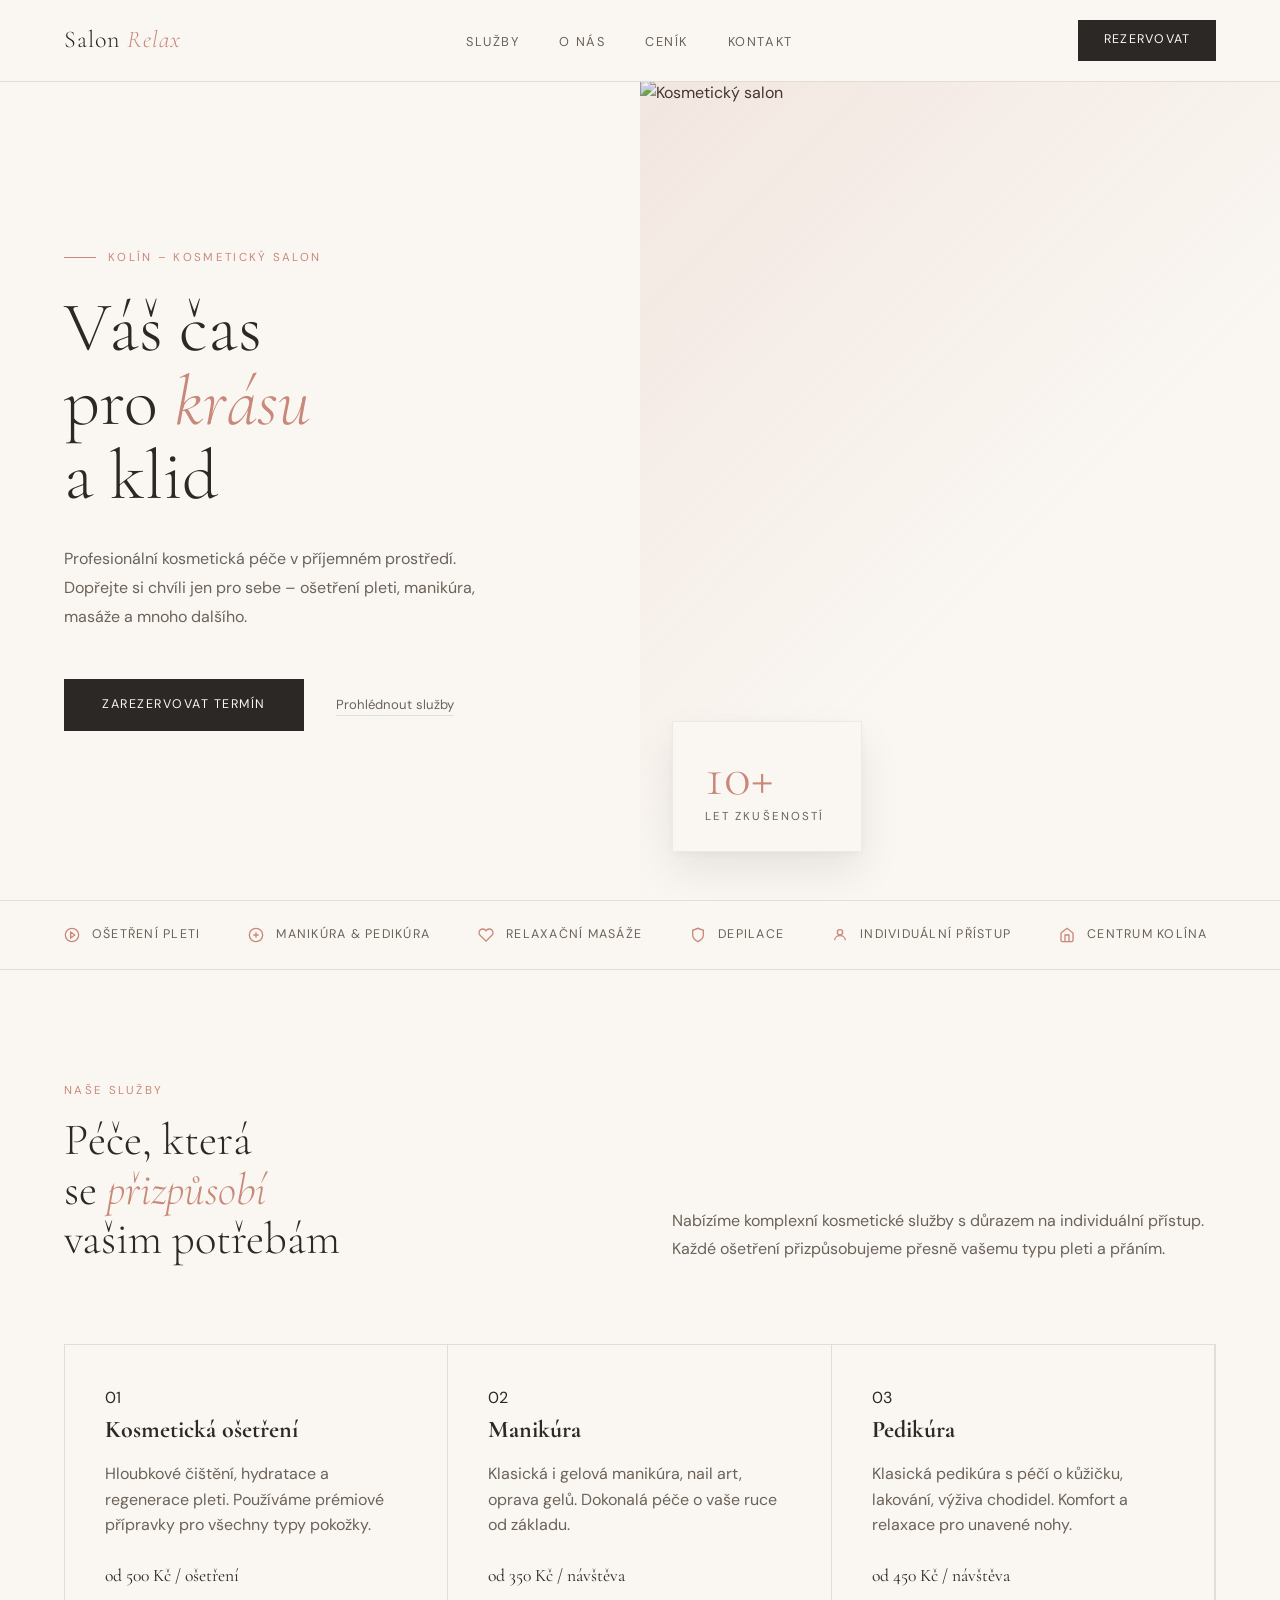
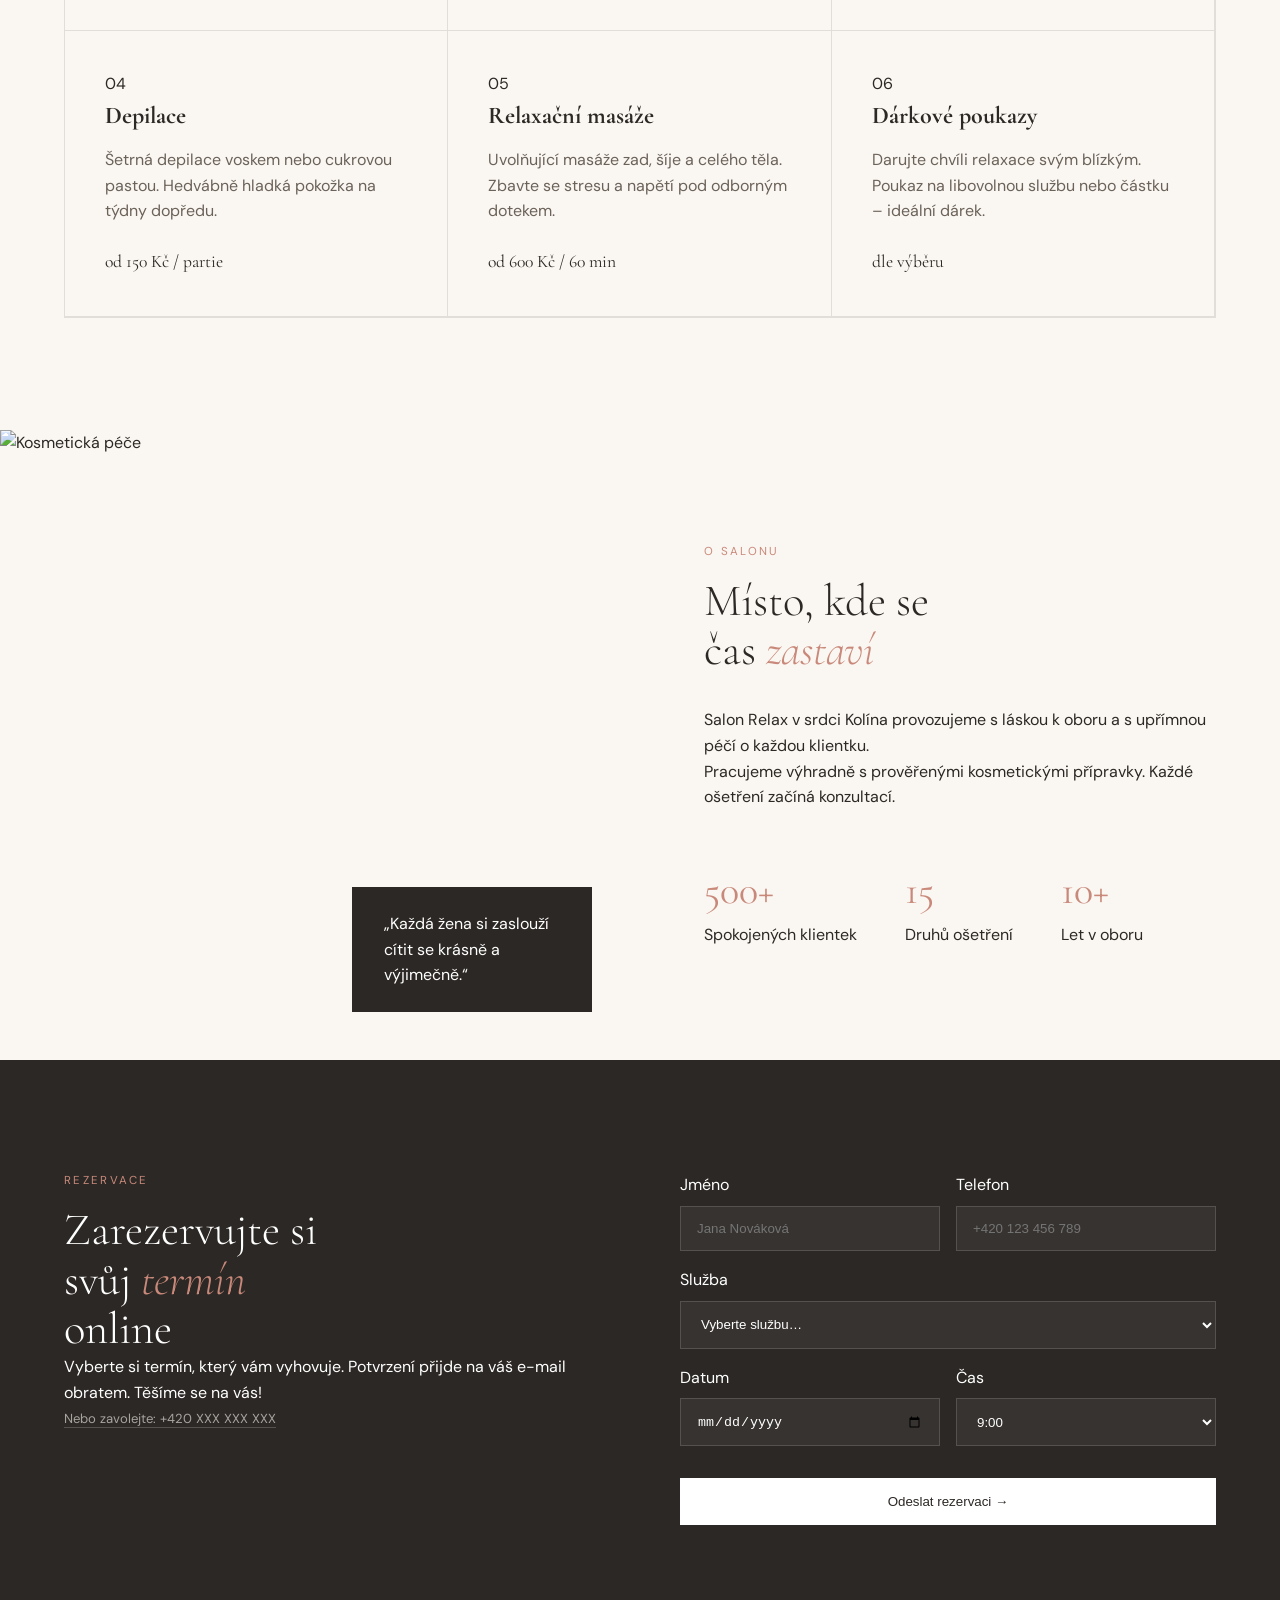
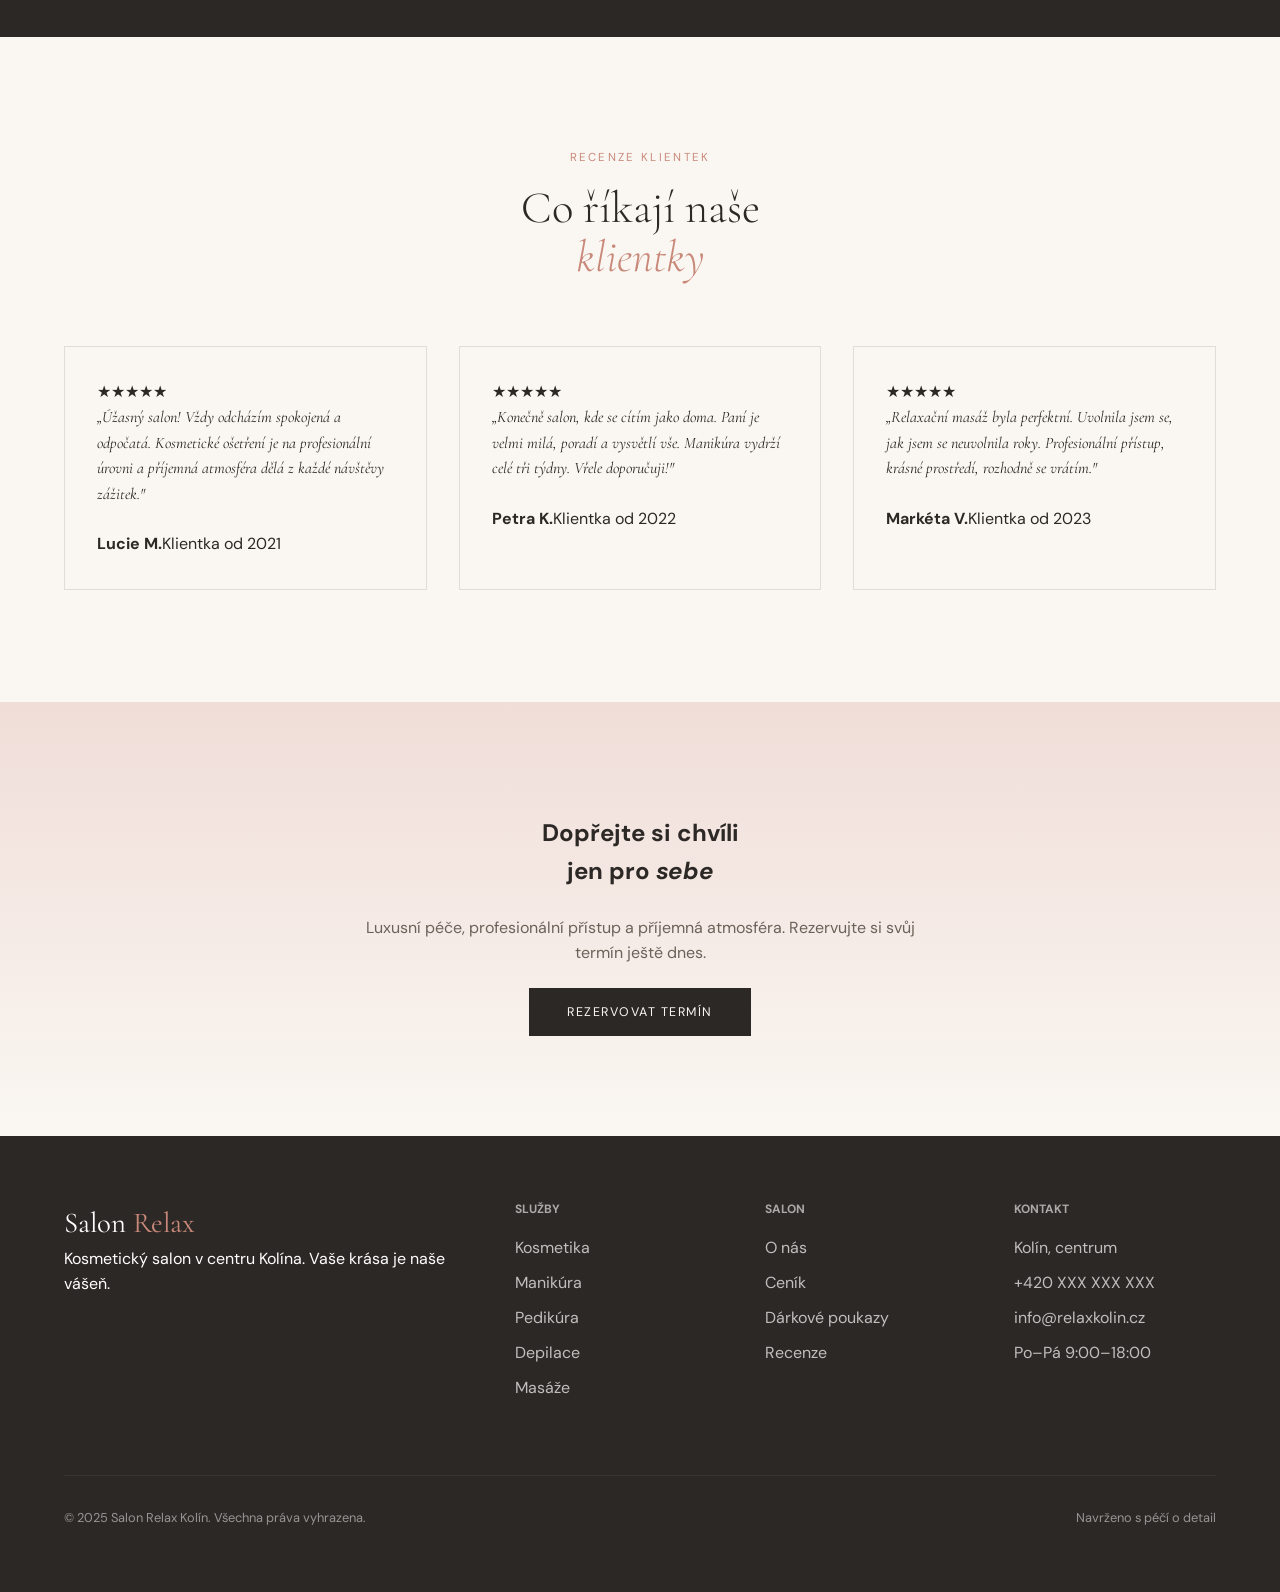
==== index.html @ a2f4a040 "prepis na index.html" ====
<!DOCTYPE html>
<html lang="cs">
<head>
  <meta charset="UTF-8">
  <meta name="viewport" content="width=device-width, initial-scale=1.0">
  <title>Salon Relax Kolín – Kosmetické služby</title>
  <link href="https://fonts.googleapis.com/css2?family=Cormorant+Garamond:ital,wght@0,300;0,400;0,600;1,300;1,400&family=DM+Sans:wght@300;400;500&display=swap" rel="stylesheet">
<style>*, *::before, *::after {
  box-sizing: border-box;
  margin: 0;
  padding: 0;
}

:root {
  --cream: #FAF7F2;
  --rose: #C9897A;
  --rose-light: #F0DDD8;
  --rose-dark: #8B5549;
  --sage: #8A9E8C;
  --sage-light: #D8E5D9;
  --charcoal: #2C2825;
  --warm-gray: #6B6259;
  --border: rgba(44,40,37,0.12);

  --serif: 'Cormorant Garamond', Georgia, serif;
  --sans: 'DM Sans', sans-serif;
}

html {
  scroll-behavior: smooth;
}

body {
  background: var(--cream);
  color: var(--charcoal);
  font-family: var(--sans);
  font-size: 16px;
  line-height: 1.6;
  overflow-x: hidden;
}

/* NAV */

nav {
  position: fixed;
  top: 0;
  left: 0;
  right: 0;

  z-index: 100;

  display: flex;
  align-items: center;
  justify-content: space-between;

  padding: 1.25rem 4rem;

  background: rgba(250,247,242,0.92);
  backdrop-filter: blur(12px);

  border-bottom: 0.5px solid var(--border);

  transition: 0.3s;
}

.nav-logo {
  font-family: var(--serif);
  font-size: 1.5rem;
  font-weight: 300;
  letter-spacing: 0.04em;

  color: var(--charcoal);
  text-decoration: none;
}

.nav-logo span {
  color: var(--rose);
  font-style: italic;
}

.nav-links {
  display: flex;
  gap: 2.5rem;

  list-style: none;
}

.nav-links a {
  font-size: 0.8rem;
  letter-spacing: 0.12em;
  text-transform: uppercase;

  color: var(--warm-gray);
  text-decoration: none;

  transition: color 0.2s;
}

.nav-links a:hover {
  color: var(--rose);
}

.nav-cta {
  font-size: 0.78rem;
  letter-spacing: 0.1em;
  text-transform: uppercase;

  color: var(--cream);
  background: var(--charcoal);

  border: none;

  padding: 0.65rem 1.6rem;

  text-decoration: none;

  transition: 0.25s;
}

.nav-cta:hover {
  background: var(--rose-dark);
}

/* HERO */

.hero {
  min-height: 100vh;

  display: grid;
  grid-template-columns: 1fr 1fr;

  padding-top: 5rem;

  overflow: hidden;
}

.hero-left {
  display: flex;
  flex-direction: column;
  justify-content: center;

  padding: 6rem 4rem;
}

.hero-tag {
  font-size: 0.72rem;
  letter-spacing: 0.2em;
  text-transform: uppercase;

  color: var(--rose);

  margin-bottom: 1.5rem;

  display: flex;
  align-items: center;
  gap: 0.75rem;
}

.hero-tag::before {
  content: '';

  width: 2rem;
  height: 1px;

  background: var(--rose);
}

.hero h1 {
  font-family: var(--serif);
  font-size: clamp(3.5rem, 5.5vw, 5.5rem);
  font-weight: 300;
  line-height: 1.05;

  color: var(--charcoal);

  margin-bottom: 2rem;
}

.hero h1 em {
  color: var(--rose);
  font-style: italic;
}

.hero-sub {
  max-width: 420px;

  color: var(--warm-gray);

  line-height: 1.8;

  margin-bottom: 3rem;
}

.hero-actions {
  display: flex;
  align-items: center;
  gap: 2rem;
}

.btn-primary {
  font-size: 0.78rem;
  letter-spacing: 0.12em;
  text-transform: uppercase;

  color: var(--cream);
  background: var(--charcoal);

  padding: 1rem 2.4rem;

  text-decoration: none;

  transition: 0.25s;
}

.btn-primary:hover {
  background: var(--rose-dark);
  transform: translateY(-2px);
}

.btn-text {
  font-size: 0.82rem;

  color: var(--warm-gray);

  text-decoration: none;

  border-bottom: 1px solid var(--border);

  transition: 0.25s;
}

.btn-text:hover {
  color: var(--rose);
  border-color: var(--rose);
}

.hero-right {
  position: relative;
  overflow: hidden;
}

.hero-right::after {
  content: '';

  position: absolute;
  inset: 0;

  background:
    linear-gradient(
      135deg,
      rgba(201,137,122,0.15) 0%,
      transparent 60%
    );
}

.hero-bg {
  width: 100%;
  height: 100%;

  object-fit: cover;
  display: block;
}

/* HERO BADGE */

.hero-badge {
  position: absolute;

  bottom: 3rem;
  left: 2rem;

  background: rgba(250,247,242,0.96);
  backdrop-filter: blur(10px);

  padding: 1.6rem 2rem;

  border: 1px solid rgba(0,0,0,0.05);

  box-shadow:
    0 20px 40px rgba(0,0,0,0.08),
    0 2px 10px rgba(0,0,0,0.04);

  z-index: 5;

  display: flex;
  flex-direction: column;
  align-items: flex-start;

  min-width: 190px;
}

.hero-badge-num {
  font-family: var(--serif);
  font-size: 3.5rem;
  font-weight: 300;
  line-height: 1;

  color: var(--rose);

  margin-bottom: 0.35rem;
}

.hero-badge-label {
  font-size: 0.72rem;
  letter-spacing: 0.18em;
  text-transform: uppercase;

  color: var(--warm-gray);

  line-height: 1.4;
}

/* MOBILE */

.menu-toggle {
  display: none;

  background: none;
  border: none;
}

.menu-toggle svg {
  width: 28px;
  height: 28px;
}

@media (max-width: 980px) {

  nav {
    padding: 1rem 1.5rem;
  }

  .menu-toggle {
    display: block;
  }

  .nav-links {
    position: fixed;

    top: 72px;
    left: 0;
    right: 0;

    flex-direction: column;

    background: rgba(250,247,242,0.98);
    backdrop-filter: blur(14px);

    padding: 2rem;

    transform: translateY(-120%);
    transition: 0.3s;
  }

  .nav-links.active {
    transform: translateY(0);
  }

  .nav-cta {
    display: none;
  }

  .hero {
    grid-template-columns: 1fr;
    min-height: auto;
  }

  .hero-left {
    padding: 5rem 1.5rem 3rem;
  }

  .hero-right {
    min-height: 420px;
  }

  .hero-badge {
    left: 1.5rem;
    bottom: 1.5rem;

    padding: 1.2rem 1.4rem;

    min-width: 150px;
  }

  .hero-badge-num {
    font-size: 2.6rem;
  }

  .hero-badge-label {
    font-size: 0.62rem;
    letter-spacing: 0.12em;
  }

  .hero-actions {
    flex-direction: column;
    align-items: flex-start;
  }
}

/* ANIMATIONS */

@keyframes fadeUp {
  from {
    opacity: 0;
    transform: translateY(28px);
  }

  to {
    opacity: 1;
    transform: translateY(0);
  }
}

.hero-tag {
  animation: fadeUp 0.7s ease 0.1s both;
}

.hero h1 {
  animation: fadeUp 0.7s ease 0.2s both;
}

.hero-sub {
  animation: fadeUp 0.7s ease 0.35s both;
}

.hero-actions {
  animation: fadeUp 0.7s ease 0.5s both;
}

.hero-right {
  animation: fadeUp 0.9s ease 0.15s both;
}
  /* STRIP */

.strip {
  border-top: 0.5px solid var(--border);
  border-bottom: 0.5px solid var(--border);

  padding: 1.5rem 4rem;

  display: flex;
  gap: 3rem;
  align-items: center;

  overflow-x: auto;
}

.strip-item {
  display: flex;
  align-items: center;
  gap: 0.75rem;

  white-space: nowrap;

  font-size: 0.78rem;
  letter-spacing: 0.1em;
  text-transform: uppercase;

  color: var(--warm-gray);
}

.strip-item svg {
  color: var(--rose);
  flex-shrink: 0;
}

/* SECTIONS */

.services,
.testimonials,
.booking,
.cta-section {
  padding: 7rem 4rem;
}

.section-header {
  display: grid;
  grid-template-columns: 1fr 1fr;

  gap: 4rem;

  margin-bottom: 5rem;

  align-items: end;
}

.section-tag {
  font-size: 0.72rem;
  letter-spacing: 0.2em;
  text-transform: uppercase;

  color: var(--rose);

  margin-bottom: 1rem;
}

.section-title {
  font-family: var(--serif);
  font-size: clamp(2.2rem, 3.5vw, 3.2rem);
  font-weight: 300;
  line-height: 1.1;
}

.section-title em {
  color: var(--rose);
  font-style: italic;
}

.section-desc {
  color: var(--warm-gray);
  line-height: 1.8;
}

/* SERVICES */

.services-grid {
  display: grid;
  grid-template-columns: repeat(3, 1fr);

  border: 1px solid var(--border);
}

.service-card {
  padding: 2.5rem;

  border-right: 1px solid var(--border);
  border-bottom: 1px solid var(--border);

  transition: 0.25s;
}

.service-card:hover {
  background: var(--rose-light);

  transform: translateY(-6px);
}

.service-name {
  font-family: var(--serif);
  font-size: 1.5rem;

  margin-bottom: 0.75rem;
}

.service-text {
  color: var(--warm-gray);

  margin-bottom: 1.5rem;
}

.service-price {
  font-family: var(--serif);
  font-size: 1.1rem;
}

/* ABOUT */

.about {
  display: grid;
  grid-template-columns: 1fr 1fr;

  min-height: 70vh;
}

.about-img {
  position: relative;
}

.about-right {
  padding: 6rem 4rem;

  display: flex;
  flex-direction: column;
  justify-content: center;
}

.about-quote {
  position: absolute;

  bottom: 3rem;
  right: 3rem;

  background: var(--charcoal);
  color: white;

  padding: 1.5rem 2rem;

  max-width: 240px;
}

.about-stats {
  display: flex;
  gap: 3rem;

  margin-top: 3rem;
}

.about-stat-num {
  font-family: var(--serif);
  font-size: 2.5rem;

  color: var(--rose);
}

/* BOOKING */

.booking {
  background: var(--charcoal);
  color: white;

  display: grid;
  grid-template-columns: 1fr 1fr;

  gap: 5rem;
}

.booking-form {
  display: flex;
  flex-direction: column;
  gap: 1rem;
}

.form-row {
  display: grid;
  grid-template-columns: 1fr 1fr;

  gap: 1rem;
}

.form-group {
  display: flex;
  flex-direction: column;
  gap: 0.5rem;
}

.form-group input,
.form-group select {
  background: rgba(255,255,255,0.05);

  border: 1px solid rgba(255,255,255,0.15);

  padding: 0.9rem 1rem;

  color: white;
}

.btn-submit {
  background: white;
  color: var(--charcoal);

  padding: 1rem 2rem;

  border: none;

  margin-top: 1rem;
}

/* TESTIMONIALS */

.testimonials-grid {
  display: grid;
  grid-template-columns: repeat(3, 1fr);

  gap: 2rem;

  margin-top: 4rem;
}

.testi-card {
  border: 1px solid var(--border);

  padding: 2rem;
}

.testi-text {
  font-family: var(--serif);
  font-style: italic;

  margin-bottom: 1.5rem;
}

/* CTA */

.cta-section {
  text-align: center;

  background:
    linear-gradient(
      180deg,
      var(--rose-light) 0%,
      var(--cream) 100%
    );
}

.cta-section p {
  max-width: 600px;

  margin: 1.5rem auto 2rem;

  color: var(--warm-gray);
}

/* FOOTER */

footer {
  background: var(--charcoal);
  color: white;

  padding: 4rem;
}

.footer-grid {
  display: grid;
  grid-template-columns: 2fr 1fr 1fr 1fr;

  gap: 3rem;

  margin-bottom: 4rem;
}

.footer-logo {
  font-family: var(--serif);
  font-size: 1.8rem;
}

.footer-logo span {
  color: var(--rose);
}

.footer-col h4 {
  margin-bottom: 1rem;

  text-transform: uppercase;

  font-size: 0.75rem;

  opacity: 0.6;
}

.footer-col ul {
  list-style: none;
}

.footer-col li {
  margin-bottom: 0.6rem;
}

.footer-col a {
  color: rgba(255,255,255,0.7);

  text-decoration: none;
}

.footer-bottom {
  border-top: 1px solid rgba(255,255,255,0.1);

  padding-top: 2rem;

  display: flex;
  justify-content: space-between;

  font-size: 0.8rem;

  opacity: 0.5;
}
</style>
</head>
<body>

<!-- NAV -->
<nav>
  <a class="nav-logo" href="#">Salon <span>Relax</span></a>

  <button class="menu-toggle" id="menuToggle">
    <svg viewBox="0 0 24 24" fill="none" stroke="currentColor" stroke-width="2">
      <line x1="3" y1="6" x2="21" y2="6"></line>
      <line x1="3" y1="12" x2="21" y2="12"></line>
      <line x1="3" y1="18" x2="21" y2="18"></line>
    </svg>
  </button>

  <ul class="nav-links" id="navLinks">
    <li><a href="#services">Služby</a></li>
    <li><a href="#about">O nás</a></li>
    <li><a href="#rezervace">Ceník</a></li>
    <li><a href="#kontakt">Kontakt</a></li>
  </ul>

  <a class="nav-cta" href="#rezervace">Rezervovat</a>
</nav>

<!-- HERO -->
<section class="hero">
  <div class="hero-left">
    <div class="hero-tag">Kolín – kosmetický salon</div>
    <h1>Váš čas<br>pro <em>krásu</em><br>a klid</h1>
    <p class="hero-sub">Profesionální kosmetická péče v příjemném prostředí. Dopřejte si chvíli jen pro sebe – ošetření pleti, manikúra, masáže a mnoho dalšího.</p>
    <div class="hero-actions">
      <a href="#rezervace" class="btn-primary">Zarezervovat termín</a>
      <a href="#services" class="btn-text">Prohlédnout služby</a>
    </div>
  </div>
  <div class="hero-right">
    <img
            src="https://images.unsplash.com/photo-1521590832167-7bcbfaa6381f?q=80&w=1600&auto=format&fit=crop"
            class="hero-bg"
            alt="Kosmetický salon">

    <div class="hero-badge">
      <div class="hero-badge-num">10+</div>
      <div class="hero-badge-label">Let zkušeností</div>
    </div>
  </div>
</section>

<!-- STRIP -->
<div class="strip">
  <div class="strip-item">
    <svg width="16" height="16" viewBox="0 0 24 24" fill="none" stroke="currentColor" stroke-width="2"><path d="M12 2C6.48 2 2 6.48 2 12s4.48 10 10 10 10-4.48 10-10S17.52 2 12 2zm-2 14.5v-9l6 4.5-6 4.5z"/></svg>
    Ošetření pleti
  </div>
  <div class="strip-item">
    <svg width="16" height="16" viewBox="0 0 24 24" fill="none" stroke="currentColor" stroke-width="2"><circle cx="12" cy="12" r="10"/><path d="M8 12h8M12 8v8"/></svg>
    Manikúra & pedikúra
  </div>
  <div class="strip-item">
    <svg width="16" height="16" viewBox="0 0 24 24" fill="none" stroke="currentColor" stroke-width="2"><path d="M20.84 4.61a5.5 5.5 0 0 0-7.78 0L12 5.67l-1.06-1.06a5.5 5.5 0 0 0-7.78 7.78l1.06 1.06L12 21.23l7.78-7.78 1.06-1.06a5.5 5.5 0 0 0 0-7.78z"/></svg>
    Relaxační masáže
  </div>
  <div class="strip-item">
    <svg width="16" height="16" viewBox="0 0 24 24" fill="none" stroke="currentColor" stroke-width="2"><path d="M12 22s8-4 8-10V5l-8-3-8 3v7c0 6 8 10 8 10z"/></svg>
    Depilace
  </div>
  <div class="strip-item">
    <svg width="16" height="16" viewBox="0 0 24 24" fill="none" stroke="currentColor" stroke-width="2"><circle cx="12" cy="8" r="4"/><path d="M4 20c0-4 3.58-7 8-7s8 3 8 7"/></svg>
    Individuální přístup
  </div>
  <div class="strip-item">
    <svg width="16" height="16" viewBox="0 0 24 24" fill="none" stroke="currentColor" stroke-width="2"><path d="M3 9l9-7 9 7v11a2 2 0 0 1-2 2H5a2 2 0 0 1-2-2z"/><polyline points="9 22 9 12 15 12 15 22"/></svg>
    Centrum Kolína
  </div>
</div>

<!-- SERVICES -->
<section class="services fade-section" id="services">
  <div class="section-header">
    <div>
      <div class="section-tag">Naše služby</div>
      <h2 class="section-title">Péče, která<br>se <em>přizpůsobí</em><br>vašim potřebám</h2>
    </div>
    <p class="section-desc">Nabízíme komplexní kosmetické služby s důrazem na individuální přístup. Každé ošetření přizpůsobujeme přesně vašemu typu pleti a přáním.</p>
  </div>

  <div class="services-grid">
    <div class="service-card">
      <div class="service-num">01</div>
      <h3 class="service-name">Kosmetická ošetření</h3>
      <p class="service-text">Hloubkové čištění, hydratace a regenerace pleti. Používáme prémiové přípravky pro všechny typy pokožky.</p>
      <div class="service-price">od 500 Kč <span>/ ošetření</span></div>
    </div>
    <div class="service-card">
      <div class="service-num">02</div>
      <h3 class="service-name">Manikúra</h3>
      <p class="service-text">Klasická i gelová manikúra, nail art, oprava gelů. Dokonalá péče o vaše ruce od základu.</p>
      <div class="service-price">od 350 Kč <span>/ návštěva</span></div>
    </div>
    <div class="service-card">
      <div class="service-num">03</div>
      <h3 class="service-name">Pedikúra</h3>
      <p class="service-text">Klasická pedikúra s péčí o kůžičku, lakování, výživa chodidel. Komfort a relaxace pro unavené nohy.</p>
      <div class="service-price">od 450 Kč <span>/ návštěva</span></div>
    </div>
    <div class="service-card">
      <div class="service-num">04</div>
      <h3 class="service-name">Depilace</h3>
      <p class="service-text">Šetrná depilace voskem nebo cukrovou pastou. Hedvábně hladká pokožka na týdny dopředu.</p>
      <div class="service-price">od 150 Kč <span>/ partie</span></div>
    </div>
    <div class="service-card">
      <div class="service-num">05</div>
      <h3 class="service-name">Relaxační masáže</h3>
      <p class="service-text">Uvolňující masáže zad, šíje a celého těla. Zbavte se stresu a napětí pod odborným dotekem.</p>
      <div class="service-price">od 600 Kč <span>/ 60 min</span></div>
    </div>
    <div class="service-card">
      <div class="service-num">06</div>
      <h3 class="service-name">Dárkové poukazy</h3>
      <p class="service-text">Darujte chvíli relaxace svým blízkým. Poukaz na libovolnou službu nebo částku – ideální dárek.</p>
      <div class="service-price">dle výběru</div>
    </div>
  </div>
</section>


<!-- ABOUT -->
  <section class="about fade-section" id="about">
    <div class="about-img">

      <img
              src="https://images.unsplash.com/photo-1487412720507-e7ab37603c6f?q=80&w=1200&auto=format&fit=crop"
              class="hero-bg"
              alt="Kosmetická péče">

      <div class="about-quote">
        <blockquote>
          „Každá žena si zaslouží cítit se krásně a výjimečně.“
        </blockquote>
      </div>

    </div>
    <div class="about-right">
      <div class="section-tag">O salonu</div>

      <h2 class="section-title" style="margin-bottom: 2rem;">
        Místo, kde se<br>čas <em>zastaví</em>
      </h2>

      <p>
        Salon Relax v srdci Kolína provozujeme s láskou k oboru
        a s upřímnou péčí o každou klientku.
      </p>

      <p>
        Pracujeme výhradně s prověřenými kosmetickými přípravky.
        Každé ošetření začíná konzultací.
      </p>

      <div class="about-stats">
        <div>
          <div class="about-stat-num">500+</div>
          <div class="about-stat-label">Spokojených klientek</div>
        </div>

        <div>
          <div class="about-stat-num">15</div>
          <div class="about-stat-label">Druhů ošetření</div>
        </div>

        <div>
          <div class="about-stat-num">10+</div>
          <div class="about-stat-label">Let v oboru</div>
        </div>
      </div>
    </div>
  </section>

<!-- BOOKING -->
<section class="booking fade-section" id="rezervace">
  <div>
    <div class="section-tag">Rezervace</div>
    <h2 class="section-title">Zarezervujte si<br>svůj <em>termín</em><br>online</h2>
    <p>Vyberte si termín, který vám vyhovuje. Potvrzení přijde na váš e-mail obratem. Těšíme se na vás!</p>
    <a href="tel:+420" class="btn-text" style="color: rgba(250,247,242,0.6); border-color: rgba(250,247,242,0.2);">Nebo zavolejte: +420 XXX XXX XXX</a>
  </div>
  <form class="booking-form" onsubmit="return false;">
    <div class="form-row">
      <div class="form-group">
        <label>Jméno</label>
        <input type="text" placeholder="Jana Nováková">
      </div>
      <div class="form-group">
        <label>Telefon</label>
        <input type="tel" placeholder="+420 123 456 789">
      </div>
    </div>
    <div class="form-group">
      <label>Služba</label>
      <select>
        <option value="">Vyberte službu…</option>
        <option>Kosmetické ošetření</option>
        <option>Manikúra</option>
        <option>Pedikúra</option>
        <option>Depilace</option>
        <option>Relaxační masáž</option>
      </select>
    </div>
    <div class="form-row">
      <div class="form-group">
        <label>Datum</label>
        <input type="date">
      </div>
      <div class="form-group">
        <label>Čas</label>
        <select>
          <option>9:00</option><option>9:30</option><option>10:00</option>
          <option>10:30</option><option>11:00</option><option>14:00</option>
          <option>14:30</option><option>15:00</option><option>16:00</option>
          <option>16:30</option>
        </select>
      </div>
    </div>
    <button class="btn-submit" type="submit">Odeslat rezervaci →</button>
  </form>
</section>

<!-- TESTIMONIALS -->
<section class="testimonials">

  <div style="text-align:center; max-width: 500px; margin: 0 auto;">
    <div class="section-tag" style="justify-content:center;">Recenze klientek</div>
    <h2 class="section-title">Co říkají naše<br><em>klientky</em></h2>
  </div>
  <div class="testimonials-grid">
    <div class="testi-card">
      <div class="testi-stars">★★★★★</div>
      <p class="testi-text">„Úžasný salon! Vždy odcházím spokojená a odpočatá. Kosmetické ošetření je na profesionální úrovni a příjemná atmosféra dělá z každé návštěvy zážitek."</p>
      <div class="testi-author"><strong>Lucie M.</strong>Klientka od 2021</div>
    </div>
    <div class="testi-card">
      <div class="testi-stars">★★★★★</div>
      <p class="testi-text">„Konečně salon, kde se cítím jako doma. Paní je velmi milá, poradí a vysvětlí vše. Manikúra vydrží celé tři týdny. Vřele doporučuji!"</p>
      <div class="testi-author"><strong>Petra K.</strong>Klientka od 2022</div>
    </div>
    <div class="testi-card">
      <div class="testi-stars">★★★★★</div>
      <p class="testi-text">„Relaxační masáž byla perfektní. Uvolnila jsem se, jak jsem se neuvolnila roky. Profesionální přístup, krásné prostředí, rozhodně se vrátím."</p>
      <div class="testi-author"><strong>Markéta V.</strong>Klientka od 2023</div>
    </div>
  </div>
</section>
<section class="cta-section fade-section">
  <h2>Dopřejte si chvíli<br>jen pro <em>sebe</em></h2>

  <p>
    Luxusní péče, profesionální přístup a příjemná atmosféra.
    Rezervujte si svůj termín ještě dnes.
  </p>

  <a href="#rezervace" class="btn-primary">
    Rezervovat termín
  </a>
</section>
<!-- FOOTER -->
<footer id="kontakt">

  <div class="footer-grid">
    <div>
      <div class="footer-logo">Salon <span>Relax</span></div>
      <p class="footer-tagline">Kosmetický salon v centru Kolína. Vaše krása je naše vášeň.</p>
    </div>
    <div class="footer-col">
      <h4>Služby</h4>
      <ul>
        <li><a href="#">Kosmetika</a></li>
        <li><a href="#">Manikúra</a></li>
        <li><a href="#">Pedikúra</a></li>
        <li><a href="#">Depilace</a></li>
        <li><a href="#">Masáže</a></li>
      </ul>
    </div>
    <div class="footer-col">
      <h4>Salon</h4>
      <ul>
        <li><a href="#">O nás</a></li>
        <li><a href="#">Ceník</a></li>
        <li><a href="#">Dárkové poukazy</a></li>
        <li><a href="#">Recenze</a></li>
      </ul>
    </div>
    <div class="footer-col">
      <h4>Kontakt</h4>
      <ul>
        <li><a href="#">Kolín, centrum</a></li>
        <li><a href="#">+420 XXX XXX XXX</a></li>
        <li><a href="#">info@relaxkolin.cz</a></li>
        <li><a href="#">Po–Pá 9:00–18:00</a></li>
      </ul>
    </div>
  </div>
  <div class="footer-bottom">
    <span>© 2025 Salon Relax Kolín. Všechna práva vyhrazena.</span>
    <span>Navrženo s péčí o detail</span>
  </div>
</footer>
<script>
  // Navbar shrink
  window.addEventListener('scroll', () => {
    const nav = document.querySelector('nav');

    if (window.scrollY > 50) {
      nav.style.padding = '0.8rem 4rem';
      nav.style.boxShadow = '0 4px 20px rgba(0,0,0,0.04)';
    } else {
      nav.style.padding = '1.25rem 4rem';
      nav.style.boxShadow = 'none';
    }
  });

  // Mobile menu
  const menuToggle = document.getElementById('menuToggle');
  const navLinks = document.getElementById('navLinks');

  menuToggle.addEventListener('click', () => {
    navLinks.classList.toggle('active');
  });

  // Fade sections
  const observer = new IntersectionObserver(entries => {
    entries.forEach(entry => {
      if (entry.isIntersecting) {
        entry.target.classList.add('visible');
      }
    });
  }, {
    threshold: 0.15
  });

  document.querySelectorAll('.fade-section').forEach(section => {
    observer.observe(section);
  });
</script>

</body>
</html>
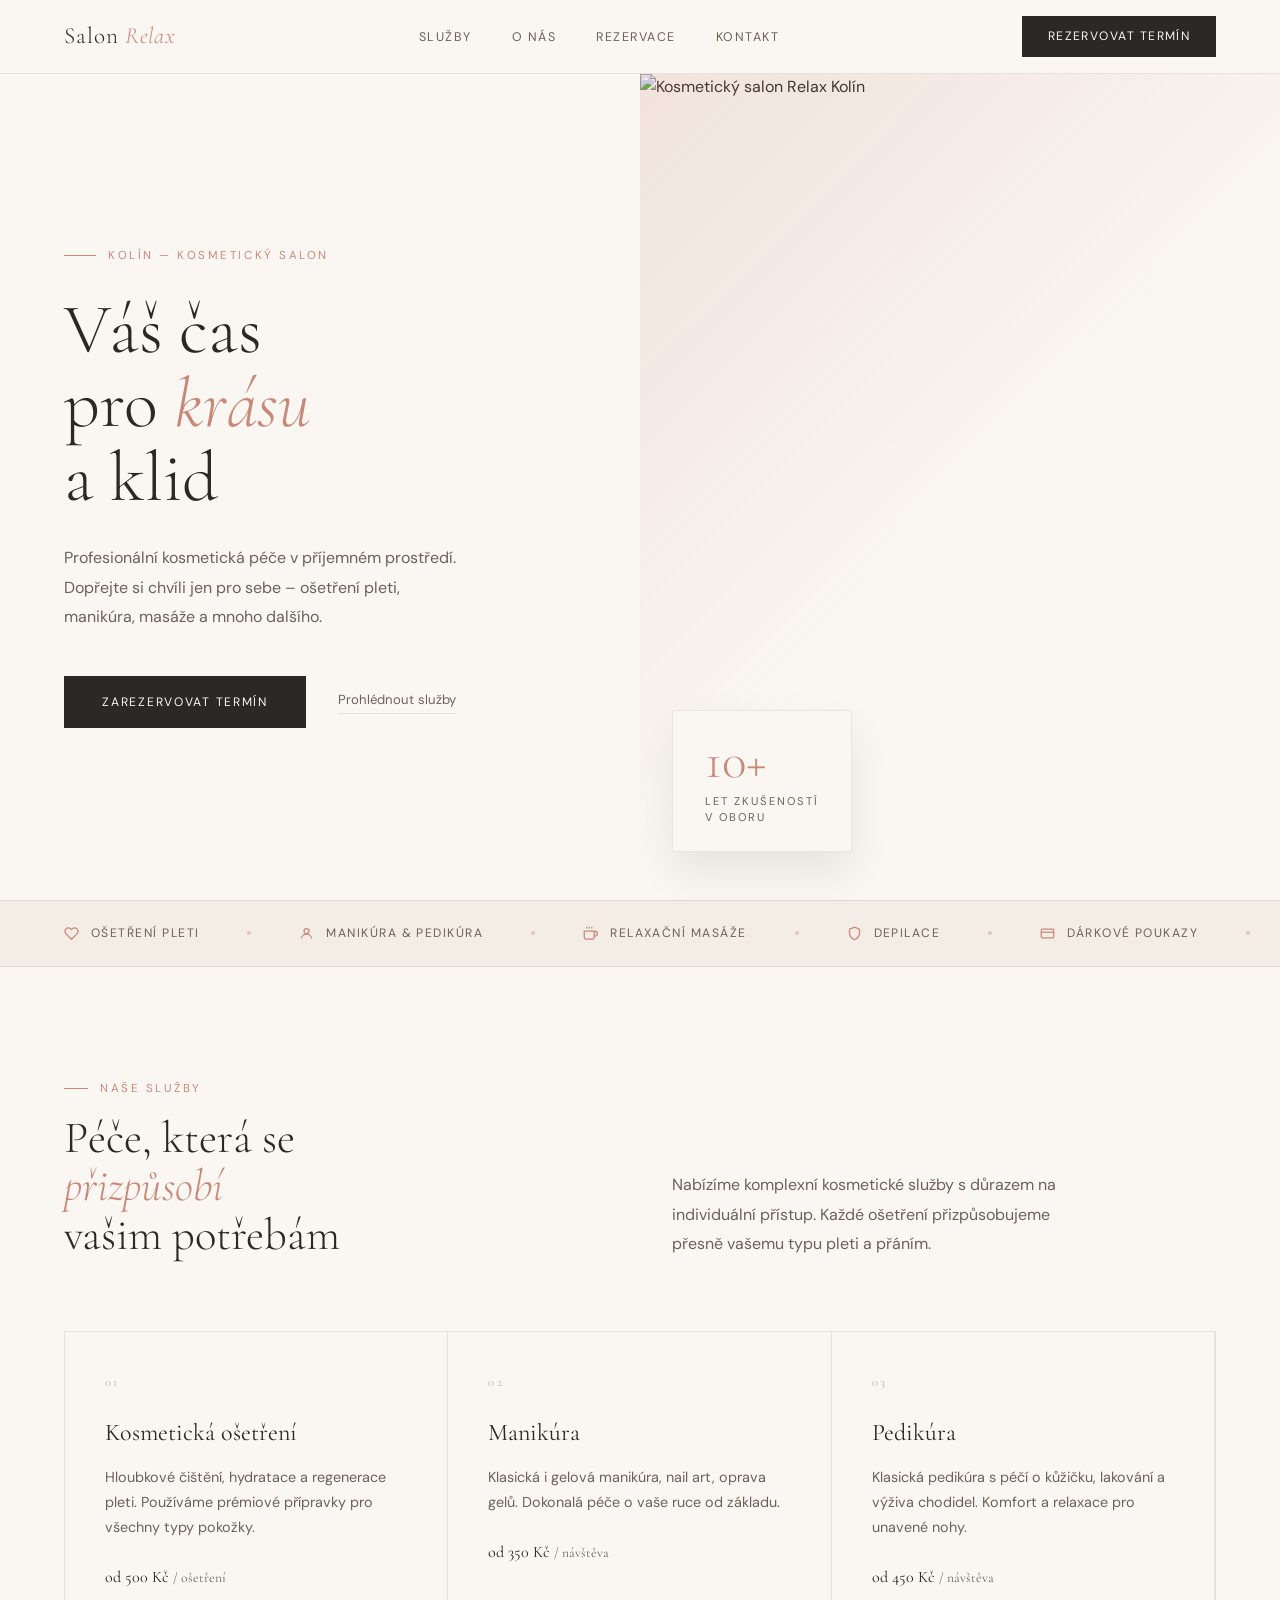
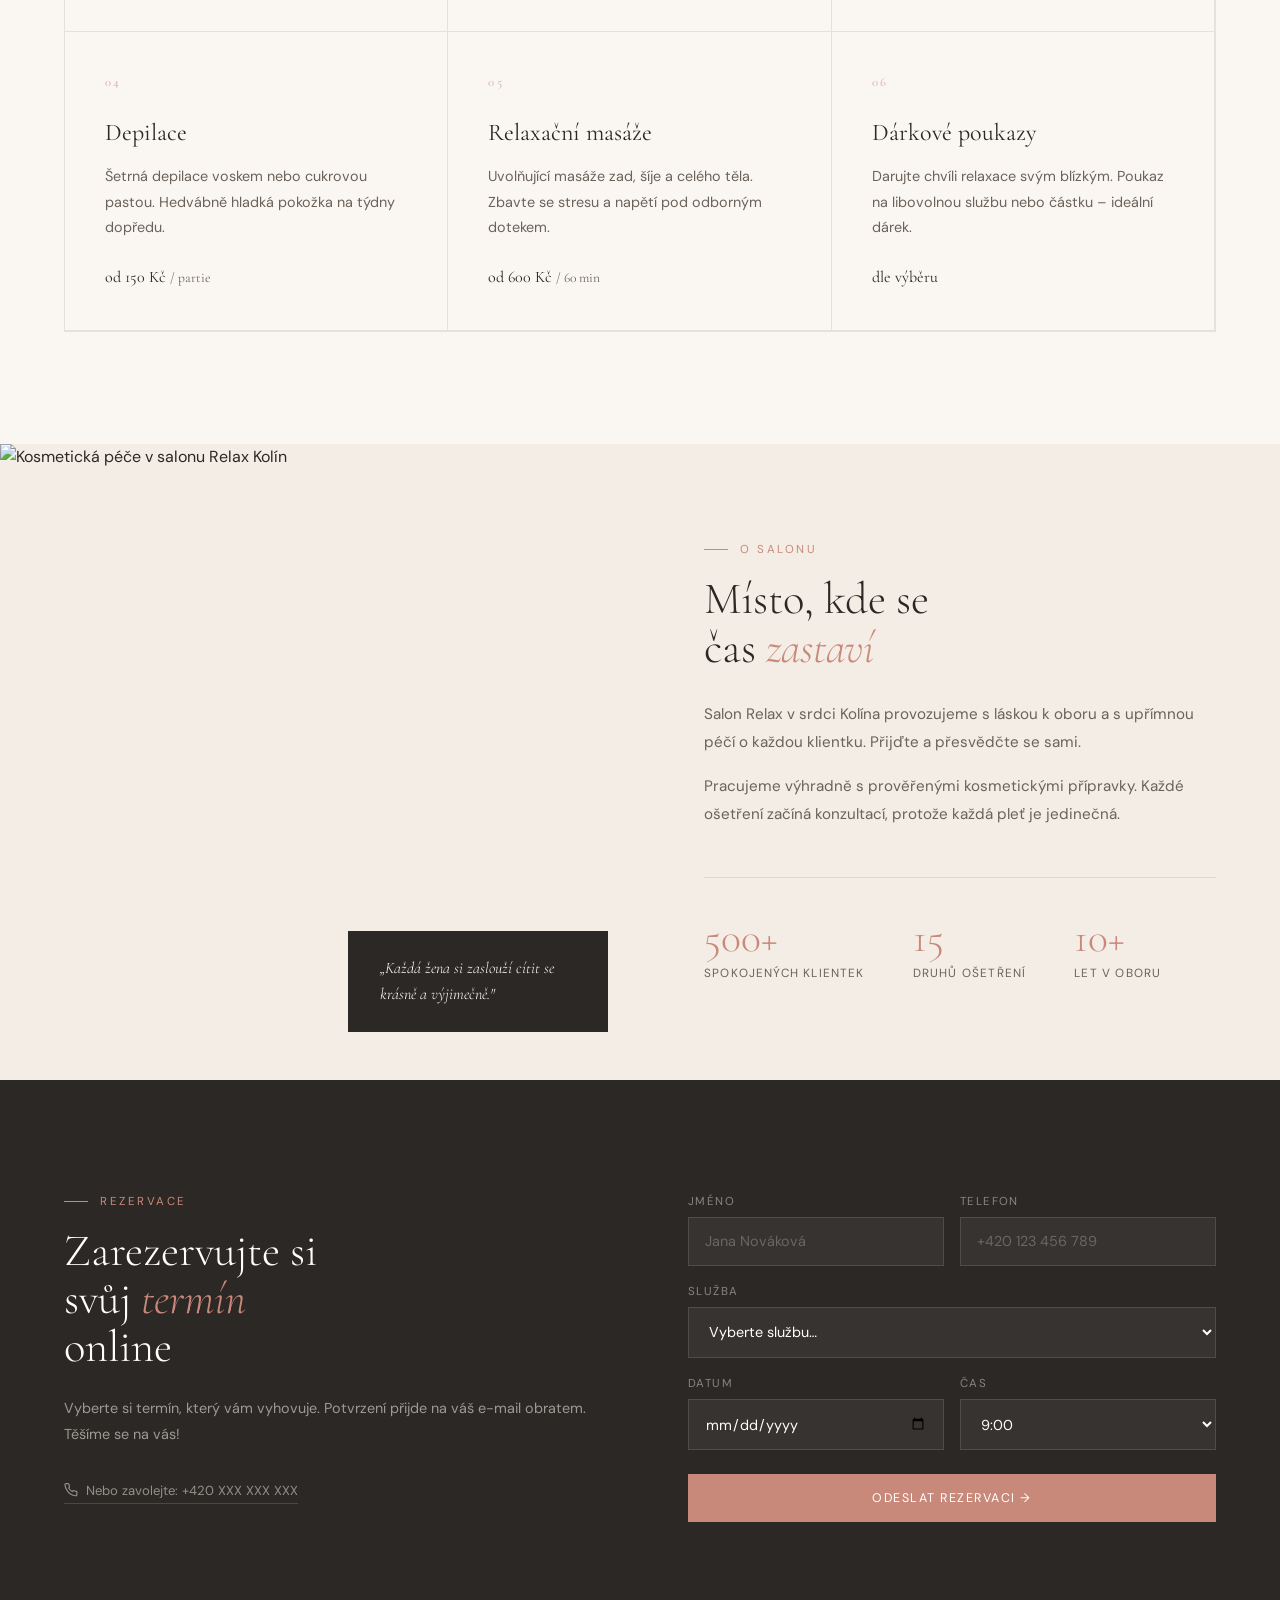
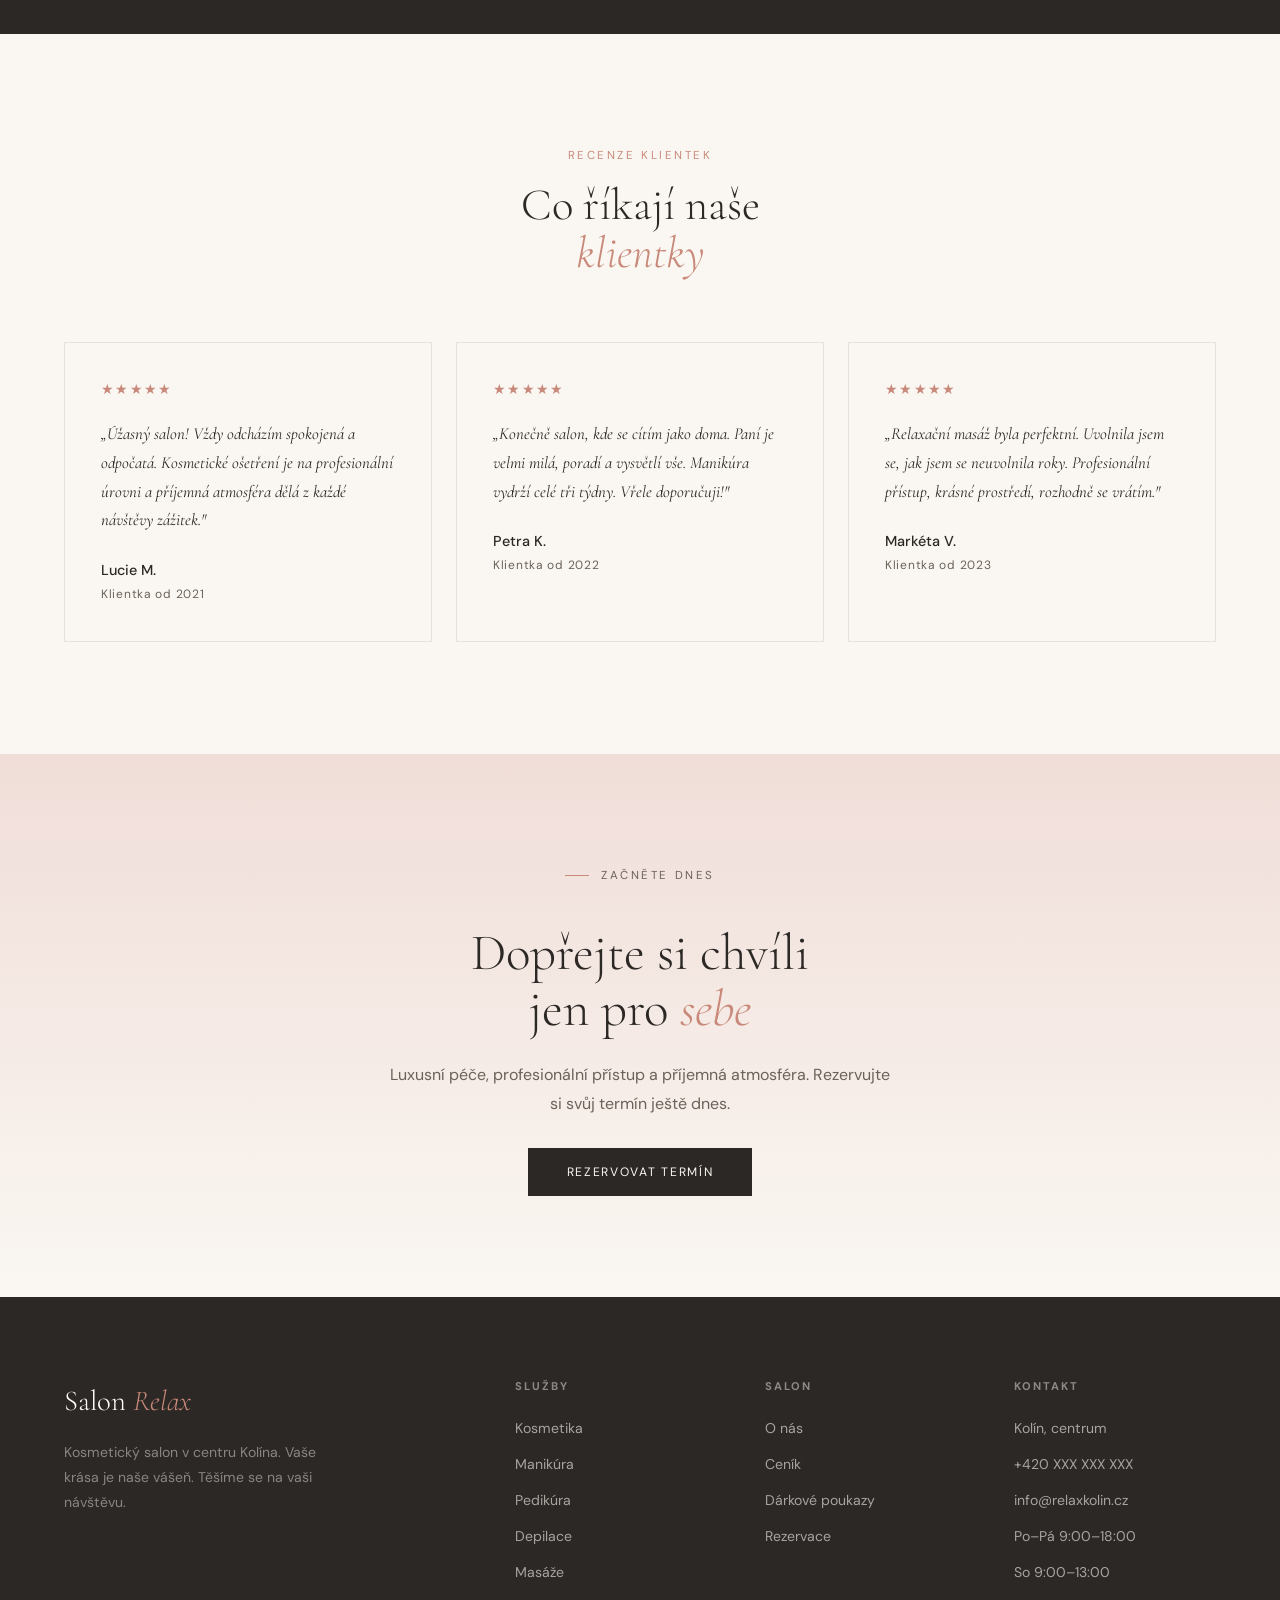
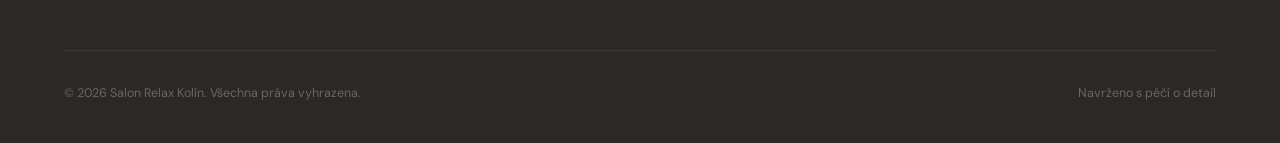
==== commit a80b8377: "s_" ====
--- a/index.html
+++ b/index.html
@@ -3,812 +3,586 @@
 <head>
   <meta charset="UTF-8">
   <meta name="viewport" content="width=device-width, initial-scale=1.0">
-  <title>Salon Relax Kolín – Kosmetické služby</title>
-  <link href="https://fonts.googleapis.com/css2?family=Cormorant+Garamond:ital,wght@0,300;0,400;0,600;1,300;1,400&family=DM+Sans:wght@300;400;500&display=swap" rel="stylesheet">
-<style>*, *::before, *::after {
-  box-sizing: border-box;
-  margin: 0;
-  padding: 0;
-}
+  <title>Salon Relax Kolín | Kosmetika, Masáže & Manikúra</title>
+  <link rel="icon" type="image/svg+xml" href="data:image/svg+xml,<svg xmlns='http://www.w3.org/2000/svg' viewBox='0 0 32 32'><rect width='32' height='32' rx='8' fill='%232C2825'/><text x='16' y='23' font-family='Georgia,serif' font-weight='400' font-size='20' fill='%23C9897A' text-anchor='middle' font-style='italic'>R</text></svg>">
+  <link rel="preconnect" href="https://fonts.googleapis.com">
+  <link href="https://fonts.googleapis.com/css2?family=Cormorant+Garamond:ital,wght@0,300;0,400;0,600;1,300;1,400;1,600&family=DM+Sans:wght@300;400;500&display=swap" rel="stylesheet">
+<style>
+*, *::before, *::after { box-sizing: border-box; margin: 0; padding: 0; }
 
 :root {
-  --cream: #FAF7F2;
-  --rose: #C9897A;
+  --cream:      #FAF7F2;
+  --cream-dark: #F3EDE5;
+  --rose:       #C9897A;
   --rose-light: #F0DDD8;
-  --rose-dark: #8B5549;
-  --sage: #8A9E8C;
+  --rose-dark:  #8B5549;
+  --rose-dim:   rgba(201,137,122,0.12);
+  --sage:       #8A9E8C;
   --sage-light: #D8E5D9;
-  --charcoal: #2C2825;
-  --warm-gray: #6B6259;
-  --border: rgba(44,40,37,0.12);
-
-  --serif: 'Cormorant Garamond', Georgia, serif;
-  --sans: 'DM Sans', sans-serif;
-}
-
-html {
-  scroll-behavior: smooth;
-}
-
+  --charcoal:   #2C2825;
+  --charcoal-2: #3A3430;
+  --warm-gray:  #6B6259;
+  --border:     rgba(44,40,37,0.1);
+  --serif:      'Cormorant Garamond', Georgia, serif;
+  --sans:       'DM Sans', sans-serif;
+}
+
+html { scroll-behavior: smooth; }
 body {
   background: var(--cream);
   color: var(--charcoal);
   font-family: var(--sans);
   font-size: 16px;
-  line-height: 1.6;
+  line-height: 1.65;
   overflow-x: hidden;
 }
-
-/* NAV */
-
+a { text-decoration: none; color: inherit; }
+img { display: block; max-width: 100%; }
+
+/* ─── NAV ─── */
 nav {
-  position: fixed;
-  top: 0;
-  left: 0;
-  right: 0;
-
-  z-index: 100;
-
-  display: flex;
-  align-items: center;
-  justify-content: space-between;
-
-  padding: 1.25rem 4rem;
-
-  background: rgba(250,247,242,0.92);
-  backdrop-filter: blur(12px);
-
+  position: fixed; top: 0; left: 0; right: 0; z-index: 200;
+  display: flex; align-items: center; justify-content: space-between;
+  padding: 0 4rem;
+  height: 74px;
+  background: rgba(250,247,242,0.95);
+  backdrop-filter: blur(14px);
   border-bottom: 0.5px solid var(--border);
-
-  transition: 0.3s;
-}
+  transition: box-shadow .3s;
+}
+nav.scrolled { box-shadow: 0 4px 24px rgba(44,40,37,0.06); }
 
 .nav-logo {
   font-family: var(--serif);
-  font-size: 1.5rem;
+  font-size: 1.45rem;
   font-weight: 300;
   letter-spacing: 0.04em;
-
   color: var(--charcoal);
-  text-decoration: none;
-}
-
-.nav-logo span {
-  color: var(--rose);
-  font-style: italic;
-}
+}
+.nav-logo em { color: var(--rose); font-style: italic; }
 
 .nav-links {
-  display: flex;
-  gap: 2.5rem;
-
-  list-style: none;
-}
-
+  display: flex; gap: 2.5rem; list-style: none;
+}
 .nav-links a {
-  font-size: 0.8rem;
-  letter-spacing: 0.12em;
-  text-transform: uppercase;
-
-  color: var(--warm-gray);
-  text-decoration: none;
-
-  transition: color 0.2s;
-}
-
-.nav-links a:hover {
-  color: var(--rose);
-}
-
-.nav-cta {
-  font-size: 0.78rem;
-  letter-spacing: 0.1em;
-  text-transform: uppercase;
-
-  color: var(--cream);
-  background: var(--charcoal);
-
-  border: none;
-
-  padding: 0.65rem 1.6rem;
-
-  text-decoration: none;
-
-  transition: 0.25s;
-}
-
-.nav-cta:hover {
-  background: var(--rose-dark);
-}
-
-/* HERO */
-
-.hero {
-  min-height: 100vh;
-
-  display: grid;
-  grid-template-columns: 1fr 1fr;
-
-  padding-top: 5rem;
-
-  overflow: hidden;
-}
-
-.hero-left {
-  display: flex;
-  flex-direction: column;
-  justify-content: center;
-
-  padding: 6rem 4rem;
-}
-
-.hero-tag {
-  font-size: 0.72rem;
-  letter-spacing: 0.2em;
-  text-transform: uppercase;
-
-  color: var(--rose);
-
-  margin-bottom: 1.5rem;
-
-  display: flex;
-  align-items: center;
-  gap: 0.75rem;
-}
-
-.hero-tag::before {
-  content: '';
-
-  width: 2rem;
-  height: 1px;
-
-  background: var(--rose);
-}
-
-.hero h1 {
-  font-family: var(--serif);
-  font-size: clamp(3.5rem, 5.5vw, 5.5rem);
-  font-weight: 300;
-  line-height: 1.05;
-
-  color: var(--charcoal);
-
-  margin-bottom: 2rem;
-}
-
-.hero h1 em {
-  color: var(--rose);
-  font-style: italic;
-}
-
-.hero-sub {
-  max-width: 420px;
-
-  color: var(--warm-gray);
-
-  line-height: 1.8;
-
-  margin-bottom: 3rem;
-}
-
-.hero-actions {
-  display: flex;
-  align-items: center;
-  gap: 2rem;
-}
-
-.btn-primary {
   font-size: 0.78rem;
   letter-spacing: 0.12em;
   text-transform: uppercase;
-
+  color: var(--warm-gray);
+  transition: color .2s;
+}
+.nav-links a:hover { color: var(--rose); }
+
+.nav-cta {
+  font-size: 0.76rem;
+  letter-spacing: 0.12em;
+  text-transform: uppercase;
   color: var(--cream);
   background: var(--charcoal);
-
+  padding: 0.65rem 1.6rem;
+  transition: background .25s;
+}
+.nav-cta:hover { background: var(--rose-dark); }
+
+/* hamburger */
+.ham-btn {
+  display: none;
+  background: none; border: none; cursor: pointer;
+  padding: 6px; color: var(--charcoal);
+}
+.ham-btn svg { width: 26px; height: 26px; display: block; }
+
+/* mobile overlay */
+.mob-nav {
+  display: none; position: fixed; inset: 0; z-index: 500;
+  background: var(--charcoal);
+  flex-direction: column;
+  padding: 28px 28px;
+}
+.mob-nav.open { display: flex; }
+.mob-nav-top {
+  display: flex; justify-content: space-between; align-items: center;
+  margin-bottom: 52px;
+}
+.mob-nav-logo { font-family: var(--serif); font-size: 1.4rem; font-weight: 300; color: var(--cream); }
+.mob-nav-logo em { color: var(--rose); font-style: italic; }
+.mob-close {
+  background: none; border: none; cursor: pointer;
+  color: var(--cream); padding: 6px;
+}
+.mob-close svg { width: 28px; height: 28px; display: block; }
+.mob-links { display: flex; flex-direction: column; gap: 6px; list-style: none; }
+.mob-links a {
+  display: flex; align-items: center; justify-content: space-between;
+  padding: 18px 22px;
+  font-family: var(--serif);
+  font-size: 1.5rem; font-weight: 300; font-style: italic;
+  color: var(--cream);
+  border: 0.5px solid rgba(250,247,242,0.12);
+  transition: background .15s, border-color .15s;
+}
+.mob-links a:hover { background: rgba(250,247,242,0.05); border-color: var(--rose); }
+.mob-links a.mob-cta {
+  background: var(--rose); border-color: var(--rose); color: var(--cream);
+  font-family: var(--sans); font-style: normal; font-size: 0.82rem;
+  letter-spacing: 0.12em; text-transform: uppercase; margin-top: 12px;
+}
+.mob-links a.mob-cta:hover { background: var(--rose-dark); }
+.mob-links a svg { width: 18px; height: 18px; opacity: .35; }
+
+/* ─── HERO ─── */
+.hero {
+  min-height: 100vh;
+  display: grid; grid-template-columns: 1fr 1fr;
+  padding-top: 74px;
+  overflow: hidden;
+}
+.hero-left {
+  display: flex; flex-direction: column; justify-content: center;
+  padding: 5rem 4rem;
+}
+.hero-tag {
+  font-size: 0.72rem; letter-spacing: 0.22em; text-transform: uppercase;
+  color: var(--rose);
+  display: flex; align-items: center; gap: 0.75rem;
+  margin-bottom: 1.75rem;
+  animation: fadeUp .7s .1s both;
+}
+.hero-tag::before {
+  content: ''; width: 2rem; height: 1px; background: var(--rose);
+}
+.hero h1 {
+  font-family: var(--serif);
+  font-size: clamp(3.4rem, 5.5vw, 5.2rem);
+  font-weight: 300; line-height: 1.05;
+  color: var(--charcoal);
+  margin-bottom: 1.75rem;
+  animation: fadeUp .7s .2s both;
+}
+.hero h1 em { color: var(--rose); font-style: italic; }
+.hero-sub {
+  max-width: 400px;
+  color: var(--warm-gray); line-height: 1.85;
+  margin-bottom: 2.75rem;
+  animation: fadeUp .7s .35s both;
+}
+.hero-actions {
+  display: flex; align-items: center; gap: 2rem;
+  animation: fadeUp .7s .5s both;
+}
+.btn-primary {
+  font-size: 0.76rem; letter-spacing: 0.14em; text-transform: uppercase;
+  color: var(--cream); background: var(--charcoal);
   padding: 1rem 2.4rem;
-
-  text-decoration: none;
-
-  transition: 0.25s;
-}
-
-.btn-primary:hover {
-  background: var(--rose-dark);
-  transform: translateY(-2px);
-}
-
+  transition: background .25s, transform .15s;
+}
+.btn-primary:hover { background: var(--rose-dark); transform: translateY(-2px); }
 .btn-text {
-  font-size: 0.82rem;
-
-  color: var(--warm-gray);
-
-  text-decoration: none;
-
+  font-size: 0.82rem; color: var(--warm-gray);
   border-bottom: 1px solid var(--border);
-
-  transition: 0.25s;
-}
-
-.btn-text:hover {
-  color: var(--rose);
-  border-color: var(--rose);
-}
+  padding-bottom: 2px;
+  transition: color .2s, border-color .2s;
+}
+.btn-text:hover { color: var(--rose); border-color: var(--rose); }
 
 .hero-right {
-  position: relative;
-  overflow: hidden;
-}
-
+  position: relative; overflow: hidden;
+  animation: fadeUp .9s .15s both;
+}
 .hero-right::after {
   content: '';
-
-  position: absolute;
-  inset: 0;
-
-  background:
-    linear-gradient(
-      135deg,
-      rgba(201,137,122,0.15) 0%,
-      transparent 60%
-    );
-}
-
-.hero-bg {
-  width: 100%;
-  height: 100%;
-
-  object-fit: cover;
-  display: block;
-}
-
-/* HERO BADGE */
-
+  position: absolute; inset: 0;
+  background: linear-gradient(135deg, rgba(201,137,122,0.18) 0%, transparent 55%);
+}
+.hero-bg { width: 100%; height: 100%; object-fit: cover; }
 .hero-badge {
-  position: absolute;
-
-  bottom: 3rem;
-  left: 2rem;
-
-  background: rgba(250,247,242,0.96);
+  position: absolute; bottom: 3rem; left: 2rem; z-index: 5;
+  background: rgba(250,247,242,0.97);
   backdrop-filter: blur(10px);
-
   padding: 1.6rem 2rem;
-
-  border: 1px solid rgba(0,0,0,0.05);
-
-  box-shadow:
-    0 20px 40px rgba(0,0,0,0.08),
-    0 2px 10px rgba(0,0,0,0.04);
-
-  z-index: 5;
-
-  display: flex;
-  flex-direction: column;
-  align-items: flex-start;
-
-  min-width: 190px;
-}
-
+  border: 0.5px solid rgba(44,40,37,0.08);
+  box-shadow: 0 20px 40px rgba(0,0,0,0.08);
+  min-width: 180px;
+}
 .hero-badge-num {
   font-family: var(--serif);
-  font-size: 3.5rem;
-  font-weight: 300;
-  line-height: 1;
-
+  font-size: 3.2rem; font-weight: 300; line-height: 1;
   color: var(--rose);
-
-  margin-bottom: 0.35rem;
-}
-
+  margin-bottom: 0.4rem;
+}
 .hero-badge-label {
-  font-size: 0.72rem;
-  letter-spacing: 0.18em;
-  text-transform: uppercase;
-
-  color: var(--warm-gray);
-
-  line-height: 1.4;
-}
-
-/* MOBILE */
-
-.menu-toggle {
-  display: none;
-
-  background: none;
-  border: none;
-}
-
-.menu-toggle svg {
-  width: 28px;
-  height: 28px;
-}
-
-@media (max-width: 980px) {
-
-  nav {
-    padding: 1rem 1.5rem;
-  }
-
-  .menu-toggle {
-    display: block;
-  }
-
-  .nav-links {
-    position: fixed;
-
-    top: 72px;
-    left: 0;
-    right: 0;
-
-    flex-direction: column;
-
-    background: rgba(250,247,242,0.98);
-    backdrop-filter: blur(14px);
-
-    padding: 2rem;
-
-    transform: translateY(-120%);
-    transition: 0.3s;
-  }
-
-  .nav-links.active {
-    transform: translateY(0);
-  }
-
-  .nav-cta {
-    display: none;
-  }
-
-  .hero {
-    grid-template-columns: 1fr;
-    min-height: auto;
-  }
-
-  .hero-left {
-    padding: 5rem 1.5rem 3rem;
-  }
-
-  .hero-right {
-    min-height: 420px;
-  }
-
-  .hero-badge {
-    left: 1.5rem;
-    bottom: 1.5rem;
-
-    padding: 1.2rem 1.4rem;
-
-    min-width: 150px;
-  }
-
-  .hero-badge-num {
-    font-size: 2.6rem;
-  }
-
-  .hero-badge-label {
-    font-size: 0.62rem;
-    letter-spacing: 0.12em;
-  }
-
-  .hero-actions {
-    flex-direction: column;
-    align-items: flex-start;
-  }
-}
-
-/* ANIMATIONS */
-
-@keyframes fadeUp {
-  from {
-    opacity: 0;
-    transform: translateY(28px);
-  }
-
-  to {
-    opacity: 1;
-    transform: translateY(0);
-  }
-}
-
-.hero-tag {
-  animation: fadeUp 0.7s ease 0.1s both;
-}
-
-.hero h1 {
-  animation: fadeUp 0.7s ease 0.2s both;
-}
-
-.hero-sub {
-  animation: fadeUp 0.7s ease 0.35s both;
-}
-
-.hero-actions {
-  animation: fadeUp 0.7s ease 0.5s both;
-}
-
-.hero-right {
-  animation: fadeUp 0.9s ease 0.15s both;
-}
-  /* STRIP */
-
+  font-size: 0.7rem; letter-spacing: 0.18em; text-transform: uppercase;
+  color: var(--warm-gray); line-height: 1.4;
+}
+
+/* ─── STRIP ─── */
 .strip {
   border-top: 0.5px solid var(--border);
   border-bottom: 0.5px solid var(--border);
-
-  padding: 1.5rem 4rem;
-
-  display: flex;
-  gap: 3rem;
-  align-items: center;
-
+  background: var(--cream-dark);
+  padding: 1.4rem 4rem;
+  display: flex; gap: 3rem; align-items: center;
   overflow-x: auto;
 }
-
 .strip-item {
-  display: flex;
-  align-items: center;
-  gap: 0.75rem;
-
+  display: flex; align-items: center; gap: 0.75rem;
   white-space: nowrap;
-
-  font-size: 0.78rem;
-  letter-spacing: 0.1em;
-  text-transform: uppercase;
-
+  font-size: 0.76rem; letter-spacing: 0.12em; text-transform: uppercase;
   color: var(--warm-gray);
-}
-
-.strip-item svg {
-  color: var(--rose);
   flex-shrink: 0;
 }
-
-/* SECTIONS */
-
-.services,
-.testimonials,
-.booking,
-.cta-section {
-  padding: 7rem 4rem;
-}
-
-.section-header {
-  display: grid;
-  grid-template-columns: 1fr 1fr;
-
-  gap: 4rem;
-
-  margin-bottom: 5rem;
-
-  align-items: end;
-}
-
-.section-tag {
-  font-size: 0.72rem;
-  letter-spacing: 0.2em;
-  text-transform: uppercase;
-
-  color: var(--rose);
-
-  margin-bottom: 1rem;
-}
-
-.section-title {
+.strip-item svg { color: var(--rose); flex-shrink: 0; }
+.strip-sep { width: 4px; height: 4px; background: var(--rose); border-radius: 50%; opacity: .4; flex-shrink: 0; }
+
+/* ─── SECTIONS ─── */
+.s-wrap { padding: 7rem 4rem; }
+.s-tag {
+  font-size: 0.72rem; letter-spacing: 0.22em; text-transform: uppercase;
+  color: var(--rose); margin-bottom: 1rem;
+  display: flex; align-items: center; gap: 0.75rem;
+}
+.s-tag::before { content: ''; width: 1.5rem; height: 1px; background: var(--rose); }
+.s-title {
   font-family: var(--serif);
   font-size: clamp(2.2rem, 3.5vw, 3.2rem);
-  font-weight: 300;
-  line-height: 1.1;
-}
-
-.section-title em {
-  color: var(--rose);
-  font-style: italic;
-}
-
-.section-desc {
-  color: var(--warm-gray);
-  line-height: 1.8;
-}
-
-/* SERVICES */
-
+  font-weight: 300; line-height: 1.08;
+}
+.s-title em { color: var(--rose); font-style: italic; }
+.s-desc { color: var(--warm-gray); line-height: 1.85; max-width: 420px; }
+
+.s-header {
+  display: grid; grid-template-columns: 1fr 1fr;
+  gap: 4rem; align-items: end;
+  margin-bottom: 4.5rem;
+}
+
+/* ─── SERVICES ─── */
 .services-grid {
-  display: grid;
-  grid-template-columns: repeat(3, 1fr);
-
-  border: 1px solid var(--border);
-}
-
-.service-card {
+  display: grid; grid-template-columns: repeat(3,1fr);
+  border: 0.5px solid var(--border);
+}
+.srv-card {
   padding: 2.5rem;
-
-  border-right: 1px solid var(--border);
-  border-bottom: 1px solid var(--border);
-
-  transition: 0.25s;
-}
-
-.service-card:hover {
-  background: var(--rose-light);
-
-  transform: translateY(-6px);
-}
-
-.service-name {
-  font-family: var(--serif);
-  font-size: 1.5rem;
-
+  border-right: 0.5px solid var(--border);
+  border-bottom: 0.5px solid var(--border);
+  position: relative; overflow: hidden;
+  transition: background .25s, transform .25s;
+  cursor: default;
+}
+.srv-card:hover { background: var(--rose-light); transform: translateY(-4px); }
+.srv-num {
+  font-family: var(--serif);
+  font-size: 0.8rem; letter-spacing: 0.18em;
+  color: var(--rose); opacity: .7;
+  margin-bottom: 1.25rem;
+}
+.srv-name {
+  font-family: var(--serif);
+  font-size: 1.5rem; font-weight: 400;
   margin-bottom: 0.75rem;
 }
-
-.service-text {
-  color: var(--warm-gray);
-
-  margin-bottom: 1.5rem;
-}
-
-.service-price {
-  font-family: var(--serif);
-  font-size: 1.1rem;
-}
-
-/* ABOUT */
-
+.srv-text {
+  color: var(--warm-gray); font-size: 0.9rem;
+  line-height: 1.75; margin-bottom: 1.5rem;
+}
+.srv-price {
+  font-family: var(--serif);
+  font-size: 1rem; color: var(--charcoal);
+}
+.srv-price span { color: var(--warm-gray); font-size: 0.85rem; }
+
+/* ─── ABOUT ─── */
 .about {
-  display: grid;
-  grid-template-columns: 1fr 1fr;
-
+  display: grid; grid-template-columns: 1fr 1fr;
   min-height: 70vh;
 }
-
 .about-img {
-  position: relative;
-}
-
+  position: relative; overflow: hidden;
+  background: var(--cream-dark);
+}
+.about-img img { width: 100%; height: 100%; object-fit: cover; }
+.about-quote {
+  position: absolute; bottom: 3rem; right: 2rem;
+  background: var(--charcoal); color: white;
+  padding: 1.5rem 2rem;
+  max-width: 260px;
+}
+.about-quote blockquote {
+  font-family: var(--serif);
+  font-style: italic; font-size: 1rem; font-weight: 300;
+  line-height: 1.65;
+}
 .about-right {
   padding: 6rem 4rem;
-
-  display: flex;
-  flex-direction: column;
-  justify-content: center;
-}
-
-.about-quote {
-  position: absolute;
-
-  bottom: 3rem;
-  right: 3rem;
-
-  background: var(--charcoal);
-  color: white;
-
-  padding: 1.5rem 2rem;
-
-  max-width: 240px;
-}
-
+  display: flex; flex-direction: column; justify-content: center;
+  background: var(--cream-dark);
+}
+.about-body {
+  color: var(--warm-gray); line-height: 1.85;
+  font-size: 0.95rem;
+}
+.about-body p + p { margin-top: 1rem; }
 .about-stats {
-  display: flex;
-  gap: 3rem;
-
+  display: flex; gap: 3rem;
   margin-top: 3rem;
-}
-
+  padding-top: 2.5rem;
+  border-top: 0.5px solid var(--border);
+}
 .about-stat-num {
   font-family: var(--serif);
-  font-size: 2.5rem;
-
-  color: var(--rose);
-}
-
-/* BOOKING */
-
+  font-size: 2.6rem; font-weight: 300; line-height: 1;
+  color: var(--rose); margin-bottom: 0.3rem;
+}
+.about-stat-label {
+  font-size: 0.74rem; letter-spacing: 0.1em; text-transform: uppercase;
+  color: var(--warm-gray);
+}
+
+/* ─── BOOKING ─── */
 .booking {
   background: var(--charcoal);
   color: white;
-
-  display: grid;
-  grid-template-columns: 1fr 1fr;
-
-  gap: 5rem;
-}
-
-.booking-form {
-  display: flex;
-  flex-direction: column;
-  gap: 1rem;
-}
-
-.form-row {
-  display: grid;
-  grid-template-columns: 1fr 1fr;
-
-  gap: 1rem;
-}
-
-.form-group {
-  display: flex;
-  flex-direction: column;
-  gap: 0.5rem;
-}
-
+  padding: 7rem 4rem;
+  display: grid; grid-template-columns: 1fr 1fr;
+  gap: 6rem; align-items: start;
+}
+.booking .s-tag { color: var(--rose); }
+.booking .s-tag::before { background: var(--rose); }
+.booking .s-title { color: white; }
+.booking-sub {
+  margin-top: 1.5rem;
+  color: rgba(250,247,242,0.55);
+  font-size: 0.9rem; line-height: 1.8;
+}
+.booking-tel {
+  display: inline-flex; align-items: center; gap: 0.5rem;
+  margin-top: 2rem;
+  font-size: 0.82rem; color: rgba(250,247,242,0.5);
+  border-bottom: 1px solid rgba(250,247,242,0.15);
+  padding-bottom: 2px;
+  transition: color .2s;
+}
+.booking-tel:hover { color: var(--rose); }
+.booking-form { display: flex; flex-direction: column; gap: 1rem; }
+.form-row { display: grid; grid-template-columns: 1fr 1fr; gap: 1rem; }
+.form-group { display: flex; flex-direction: column; gap: 0.4rem; }
+.form-group label {
+  font-size: 0.72rem; letter-spacing: 0.12em; text-transform: uppercase;
+  color: rgba(250,247,242,0.45);
+}
 .form-group input,
 .form-group select {
   background: rgba(255,255,255,0.05);
-
-  border: 1px solid rgba(255,255,255,0.15);
-
+  border: 0.5px solid rgba(255,255,255,0.12);
   padding: 0.9rem 1rem;
-
   color: white;
-}
-
+  font-family: var(--sans); font-size: 0.9rem;
+  outline: none;
+  transition: border-color .2s;
+}
+.form-group input::placeholder { color: rgba(255,255,255,0.25); }
+.form-group input:focus,
+.form-group select:focus { border-color: var(--rose); }
+.form-group select option { background: var(--charcoal-2); }
 .btn-submit {
-  background: white;
-  color: var(--charcoal);
-
-  padding: 1rem 2rem;
-
-  border: none;
-
-  margin-top: 1rem;
-}
-
-/* TESTIMONIALS */
-
+  background: var(--rose); color: white;
+  border: none; padding: 1rem 2rem;
+  font-family: var(--sans); font-size: 0.78rem;
+  letter-spacing: 0.12em; text-transform: uppercase;
+  cursor: pointer; margin-top: 0.5rem;
+  transition: background .25s, transform .15s;
+}
+.btn-submit:hover { background: var(--rose-dark); transform: translateY(-2px); }
+
+/* ─── TESTIMONIALS ─── */
+.testimonials { padding: 7rem 4rem; }
+.testi-header { text-align: center; max-width: 480px; margin: 0 auto 4rem; }
+.testi-header .s-tag { justify-content: center; }
+.testi-header .s-tag::before { display: none; }
 .testimonials-grid {
-  display: grid;
-  grid-template-columns: repeat(3, 1fr);
-
-  gap: 2rem;
-
-  margin-top: 4rem;
-}
-
+  display: grid; grid-template-columns: repeat(3,1fr);
+  gap: 1.5rem;
+}
 .testi-card {
-  border: 1px solid var(--border);
-
-  padding: 2rem;
-}
-
+  border: 0.5px solid var(--border);
+  padding: 2.25rem;
+  transition: box-shadow .25s, transform .25s;
+}
+.testi-card:hover {
+  box-shadow: 0 12px 32px rgba(201,137,122,0.12);
+  transform: translateY(-4px);
+}
+.testi-stars {
+  color: var(--rose);
+  font-size: 0.85rem;
+  letter-spacing: 0.1em;
+  margin-bottom: 1.2rem;
+}
 .testi-text {
   font-family: var(--serif);
-  font-style: italic;
-
+  font-style: italic; font-size: 1.05rem;
+  line-height: 1.7; color: var(--charcoal);
   margin-bottom: 1.5rem;
 }
-
-/* CTA */
-
+.testi-author {
+  display: flex; flex-direction: column; gap: 0.15rem;
+}
+.testi-author strong {
+  font-size: 0.9rem; font-weight: 500; color: var(--charcoal);
+}
+.testi-author span {
+  font-size: 0.75rem; color: var(--warm-gray); letter-spacing: 0.06em;
+}
+
+/* ─── CTA ─── */
 .cta-section {
   text-align: center;
-
-  background:
-    linear-gradient(
-      180deg,
-      var(--rose-light) 0%,
-      var(--cream) 100%
-    );
-}
-
+  padding: 7rem 4rem;
+  background: linear-gradient(180deg, var(--rose-light) 0%, var(--cream) 100%);
+}
+.cta-section .s-title { font-size: clamp(2.5rem, 4vw, 3.8rem); margin-bottom: 1.5rem; }
 .cta-section p {
-  max-width: 600px;
-
-  margin: 1.5rem auto 2rem;
-
-  color: var(--warm-gray);
-}
-
-/* FOOTER */
-
+  max-width: 500px; margin: 0 auto 2.5rem;
+  color: var(--warm-gray); line-height: 1.8;
+}
+
+/* ─── FOOTER ─── */
 footer {
   background: var(--charcoal);
   color: white;
-
-  padding: 4rem;
-}
-
+  padding: 5rem 4rem 2.5rem;
+}
 .footer-grid {
-  display: grid;
-  grid-template-columns: 2fr 1fr 1fr 1fr;
-
-  gap: 3rem;
-
-  margin-bottom: 4rem;
-}
-
+  display: grid; grid-template-columns: 2fr 1fr 1fr 1fr;
+  gap: 3rem; margin-bottom: 4rem;
+}
 .footer-logo {
   font-family: var(--serif);
-  font-size: 1.8rem;
-}
-
-.footer-logo span {
-  color: var(--rose);
-}
-
+  font-size: 1.8rem; font-weight: 300;
+  margin-bottom: 1rem;
+}
+.footer-logo em { color: var(--rose); font-style: italic; }
+.footer-tagline {
+  color: rgba(250,247,242,0.45);
+  font-size: 0.88rem; line-height: 1.75;
+  max-width: 280px;
+}
 .footer-col h4 {
-  margin-bottom: 1rem;
-
-  text-transform: uppercase;
-
-  font-size: 0.75rem;
-
-  opacity: 0.6;
-}
-
-.footer-col ul {
-  list-style: none;
-}
-
-.footer-col li {
-  margin-bottom: 0.6rem;
-}
-
+  font-size: 0.7rem; letter-spacing: 0.18em; text-transform: uppercase;
+  opacity: .45; margin-bottom: 1.25rem;
+}
+.footer-col ul { list-style: none; display: flex; flex-direction: column; gap: 0.6rem; }
 .footer-col a {
-  color: rgba(255,255,255,0.7);
-
-  text-decoration: none;
-}
-
+  color: rgba(250,247,242,0.6); font-size: 0.88rem;
+  transition: color .2s;
+}
+.footer-col a:hover { color: var(--rose); }
 .footer-bottom {
-  border-top: 1px solid rgba(255,255,255,0.1);
-
+  border-top: 0.5px solid rgba(255,255,255,0.08);
   padding-top: 2rem;
-
-  display: flex;
-  justify-content: space-between;
-
-  font-size: 0.8rem;
-
-  opacity: 0.5;
+  display: flex; justify-content: space-between;
+  font-size: 0.78rem;
+  color: rgba(250,247,242,0.3);
+}
+
+/* ─── SCROLL REVEAL ─── */
+.r {
+  opacity: 0;
+  transform: translateY(24px);
+  transition: opacity .65s ease, transform .65s ease;
+}
+.r.in { opacity: 1; transform: none; }
+
+/* ─── ANIMATIONS ─── */
+@keyframes fadeUp {
+  from { opacity: 0; transform: translateY(26px); }
+  to   { opacity: 1; transform: none; }
+}
+
+/* ─── RESPONSIVE ─── */
+@media (max-width: 980px) {
+  nav { padding: 0 1.5rem; }
+  .nav-links, .nav-cta { display: none; }
+  .ham-btn { display: block; }
+
+  .hero { grid-template-columns: 1fr; min-height: auto; }
+  .hero-left { padding: 4rem 1.5rem 2.5rem; }
+  .hero-right { min-height: 400px; }
+  .hero-badge { left: 1.5rem; bottom: 1.5rem; padding: 1.2rem 1.4rem; }
+  .hero-badge-num { font-size: 2.4rem; }
+
+  .strip { padding: 1.2rem 1.5rem; }
+
+  .s-wrap, .testimonials, .booking, .cta-section { padding: 4.5rem 1.5rem; }
+  .s-header { grid-template-columns: 1fr; gap: 1.5rem; }
+  .services-grid { grid-template-columns: 1fr; }
+  .about { grid-template-columns: 1fr; }
+  .about-img { min-height: 320px; }
+  .about-right { padding: 3.5rem 1.5rem; }
+  .about-quote { display: none; }
+  .about-stats { gap: 2rem; }
+  .booking { grid-template-columns: 1fr; gap: 3rem; }
+  .form-row { grid-template-columns: 1fr; }
+  .testimonials-grid { grid-template-columns: 1fr; }
+  .footer-grid { grid-template-columns: 1fr 1fr; }
+  .footer-grid > div:first-child { grid-column: span 2; }
+  .footer-bottom { flex-direction: column; gap: 0.5rem; }
 }
 </style>
 </head>
 <body>
 
 <!-- NAV -->
-<nav>
-  <a class="nav-logo" href="#">Salon <span>Relax</span></a>
-
-  <button class="menu-toggle" id="menuToggle">
-    <svg viewBox="0 0 24 24" fill="none" stroke="currentColor" stroke-width="2">
-      <line x1="3" y1="6" x2="21" y2="6"></line>
-      <line x1="3" y1="12" x2="21" y2="12"></line>
-      <line x1="3" y1="18" x2="21" y2="18"></line>
-    </svg>
-  </button>
-
-  <ul class="nav-links" id="navLinks">
-    <li><a href="#services">Služby</a></li>
-    <li><a href="#about">O nás</a></li>
-    <li><a href="#rezervace">Ceník</a></li>
+<nav id="nav">
+  <a class="nav-logo" href="#">Salon <em>Relax</em></a>
+  <ul class="nav-links">
+    <li><a href="#sluzby">Služby</a></li>
+    <li><a href="#o-nas">O nás</a></li>
+    <li><a href="#rezervace">Rezervace</a></li>
     <li><a href="#kontakt">Kontakt</a></li>
   </ul>
-
-  <a class="nav-cta" href="#rezervace">Rezervovat</a>
+  <a class="nav-cta" href="#rezervace">Rezervovat termín</a>
+  <button class="ham-btn" id="hamBtn" aria-label="Otevřít menu">
+    <svg viewBox="0 0 24 24" fill="none" stroke="currentColor" stroke-width="2.2"><line x1="3" y1="6" x2="21" y2="6"/><line x1="3" y1="12" x2="21" y2="12"/><line x1="3" y1="18" x2="21" y2="18"/></svg>
+  </button>
 </nav>
+
+<!-- MOBILNÍ MENU -->
+<div class="mob-nav" id="mobNav">
+  <div class="mob-nav-top">
+    <div class="mob-nav-logo">Salon <em>Relax</em></div>
+    <button class="mob-close" id="mobClose" aria-label="Zavřít menu">
+      <svg viewBox="0 0 24 24" fill="none" stroke="currentColor" stroke-width="2.2"><line x1="18" y1="6" x2="6" y2="18"/><line x1="6" y1="6" x2="18" y2="18"/></svg>
+    </button>
+  </div>
+  <ul class="mob-links">
+    <li><a href="#sluzby" onclick="closeMob()">Služby <svg viewBox="0 0 24 24" fill="none" stroke="currentColor" stroke-width="2"><polyline points="9 18 15 12 9 6"/></svg></a></li>
+    <li><a href="#o-nas" onclick="closeMob()">O nás <svg viewBox="0 0 24 24" fill="none" stroke="currentColor" stroke-width="2"><polyline points="9 18 15 12 9 6"/></svg></a></li>
+    <li><a href="#rezervace" onclick="closeMob()">Rezervace <svg viewBox="0 0 24 24" fill="none" stroke="currentColor" stroke-width="2"><polyline points="9 18 15 12 9 6"/></svg></a></li>
+    <li><a href="#kontakt" onclick="closeMob()">Kontakt <svg viewBox="0 0 24 24" fill="none" stroke="currentColor" stroke-width="2"><polyline points="9 18 15 12 9 6"/></svg></a></li>
+    <li><a href="#rezervace" class="mob-cta" onclick="closeMob()">Rezervovat termín <svg viewBox="0 0 24 24" fill="none" stroke="currentColor" stroke-width="2"><polyline points="9 18 15 12 9 6"/></svg></a></li>
+  </ul>
+</div>
 
 <!-- HERO -->
 <section class="hero">
   <div class="hero-left">
-    <div class="hero-tag">Kolín – kosmetický salon</div>
+    <div class="hero-tag">Kolín — kosmetický salon</div>
     <h1>Váš čas<br>pro <em>krásu</em><br>a klid</h1>
     <p class="hero-sub">Profesionální kosmetická péče v příjemném prostředí. Dopřejte si chvíli jen pro sebe – ošetření pleti, manikúra, masáže a mnoho dalšího.</p>
     <div class="hero-actions">
       <a href="#rezervace" class="btn-primary">Zarezervovat termín</a>
-      <a href="#services" class="btn-text">Prohlédnout služby</a>
+      <a href="#sluzby" class="btn-text">Prohlédnout služby</a>
     </div>
   </div>
   <div class="hero-right">
     <img
-            src="https://images.unsplash.com/photo-1521590832167-7bcbfaa6381f?q=80&w=1600&auto=format&fit=crop"
-            class="hero-bg"
-            alt="Kosmetický salon">
-
+      src="https://images.unsplash.com/photo-1521590832167-7bcbfaa6381f?q=80&w=1600&auto=format&fit=crop"
+      class="hero-bg"
+      alt="Kosmetický salon Relax Kolín">
     <div class="hero-badge">
       <div class="hero-badge-num">10+</div>
-      <div class="hero-badge-label">Let zkušeností</div>
+      <div class="hero-badge-label">Let zkušeností<br>v oboru</div>
     </div>
   </div>
 </section>
@@ -816,141 +590,129 @@
 <!-- STRIP -->
 <div class="strip">
   <div class="strip-item">
-    <svg width="16" height="16" viewBox="0 0 24 24" fill="none" stroke="currentColor" stroke-width="2"><path d="M12 2C6.48 2 2 6.48 2 12s4.48 10 10 10 10-4.48 10-10S17.52 2 12 2zm-2 14.5v-9l6 4.5-6 4.5z"/></svg>
+    <svg width="15" height="15" viewBox="0 0 24 24" fill="none" stroke="currentColor" stroke-width="2"><path d="M20.84 4.61a5.5 5.5 0 0 0-7.78 0L12 5.67l-1.06-1.06a5.5 5.5 0 0 0-7.78 7.78l1.06 1.06L12 21.23l7.78-7.78 1.06-1.06a5.5 5.5 0 0 0 0-7.78z"/></svg>
     Ošetření pleti
   </div>
+  <div class="strip-sep"></div>
   <div class="strip-item">
-    <svg width="16" height="16" viewBox="0 0 24 24" fill="none" stroke="currentColor" stroke-width="2"><circle cx="12" cy="12" r="10"/><path d="M8 12h8M12 8v8"/></svg>
-    Manikúra & pedikúra
-  </div>
+    <svg width="15" height="15" viewBox="0 0 24 24" fill="none" stroke="currentColor" stroke-width="2"><circle cx="12" cy="8" r="4"/><path d="M4 20c0-4 3.58-7 8-7s8 3 8 7"/></svg>
+    Manikúra &amp; Pedikúra
+  </div>
+  <div class="strip-sep"></div>
   <div class="strip-item">
-    <svg width="16" height="16" viewBox="0 0 24 24" fill="none" stroke="currentColor" stroke-width="2"><path d="M20.84 4.61a5.5 5.5 0 0 0-7.78 0L12 5.67l-1.06-1.06a5.5 5.5 0 0 0-7.78 7.78l1.06 1.06L12 21.23l7.78-7.78 1.06-1.06a5.5 5.5 0 0 0 0-7.78z"/></svg>
+    <svg width="15" height="15" viewBox="0 0 24 24" fill="none" stroke="currentColor" stroke-width="2"><path d="M18 8h1a4 4 0 0 1 0 8h-1"/><path d="M2 8h16v9a4 4 0 0 1-4 4H6a4 4 0 0 1-4-4V8z"/><line x1="6" y1="1" x2="6" y2="4"/><line x1="10" y1="1" x2="10" y2="4"/><line x1="14" y1="1" x2="14" y2="4"/></svg>
     Relaxační masáže
   </div>
+  <div class="strip-sep"></div>
   <div class="strip-item">
-    <svg width="16" height="16" viewBox="0 0 24 24" fill="none" stroke="currentColor" stroke-width="2"><path d="M12 22s8-4 8-10V5l-8-3-8 3v7c0 6 8 10 8 10z"/></svg>
+    <svg width="15" height="15" viewBox="0 0 24 24" fill="none" stroke="currentColor" stroke-width="2"><path d="M12 22s8-4 8-10V5l-8-3-8 3v7c0 6 8 10 8 10z"/></svg>
     Depilace
   </div>
+  <div class="strip-sep"></div>
   <div class="strip-item">
-    <svg width="16" height="16" viewBox="0 0 24 24" fill="none" stroke="currentColor" stroke-width="2"><circle cx="12" cy="8" r="4"/><path d="M4 20c0-4 3.58-7 8-7s8 3 8 7"/></svg>
-    Individuální přístup
-  </div>
+    <svg width="15" height="15" viewBox="0 0 24 24" fill="none" stroke="currentColor" stroke-width="2"><rect x="2" y="5" width="20" height="14" rx="2"/><line x1="2" y1="10" x2="22" y2="10"/></svg>
+    Dárkové poukazy
+  </div>
+  <div class="strip-sep"></div>
   <div class="strip-item">
-    <svg width="16" height="16" viewBox="0 0 24 24" fill="none" stroke="currentColor" stroke-width="2"><path d="M3 9l9-7 9 7v11a2 2 0 0 1-2 2H5a2 2 0 0 1-2-2z"/><polyline points="9 22 9 12 15 12 15 22"/></svg>
+    <svg width="15" height="15" viewBox="0 0 24 24" fill="none" stroke="currentColor" stroke-width="2"><path d="M3 9l9-7 9 7v11a2 2 0 0 1-2 2H5a2 2 0 0 1-2-2z"/></svg>
     Centrum Kolína
   </div>
 </div>
 
 <!-- SERVICES -->
-<section class="services fade-section" id="services">
-  <div class="section-header">
+<section class="s-wrap r" id="sluzby">
+  <div class="s-header">
     <div>
-      <div class="section-tag">Naše služby</div>
-      <h2 class="section-title">Péče, která<br>se <em>přizpůsobí</em><br>vašim potřebám</h2>
-    </div>
-    <p class="section-desc">Nabízíme komplexní kosmetické služby s důrazem na individuální přístup. Každé ošetření přizpůsobujeme přesně vašemu typu pleti a přáním.</p>
-  </div>
-
+      <p class="s-tag">Naše služby</p>
+      <h2 class="s-title">Péče, která se<br><em>přizpůsobí</em><br>vašim potřebám</h2>
+    </div>
+    <p class="s-desc">Nabízíme komplexní kosmetické služby s důrazem na individuální přístup. Každé ošetření přizpůsobujeme přesně vašemu typu pleti a přáním.</p>
+  </div>
   <div class="services-grid">
-    <div class="service-card">
-      <div class="service-num">01</div>
-      <h3 class="service-name">Kosmetická ošetření</h3>
-      <p class="service-text">Hloubkové čištění, hydratace a regenerace pleti. Používáme prémiové přípravky pro všechny typy pokožky.</p>
-      <div class="service-price">od 500 Kč <span>/ ošetření</span></div>
-    </div>
-    <div class="service-card">
-      <div class="service-num">02</div>
-      <h3 class="service-name">Manikúra</h3>
-      <p class="service-text">Klasická i gelová manikúra, nail art, oprava gelů. Dokonalá péče o vaše ruce od základu.</p>
-      <div class="service-price">od 350 Kč <span>/ návštěva</span></div>
-    </div>
-    <div class="service-card">
-      <div class="service-num">03</div>
-      <h3 class="service-name">Pedikúra</h3>
-      <p class="service-text">Klasická pedikúra s péčí o kůžičku, lakování, výživa chodidel. Komfort a relaxace pro unavené nohy.</p>
-      <div class="service-price">od 450 Kč <span>/ návštěva</span></div>
-    </div>
-    <div class="service-card">
-      <div class="service-num">04</div>
-      <h3 class="service-name">Depilace</h3>
-      <p class="service-text">Šetrná depilace voskem nebo cukrovou pastou. Hedvábně hladká pokožka na týdny dopředu.</p>
-      <div class="service-price">od 150 Kč <span>/ partie</span></div>
-    </div>
-    <div class="service-card">
-      <div class="service-num">05</div>
-      <h3 class="service-name">Relaxační masáže</h3>
-      <p class="service-text">Uvolňující masáže zad, šíje a celého těla. Zbavte se stresu a napětí pod odborným dotekem.</p>
-      <div class="service-price">od 600 Kč <span>/ 60 min</span></div>
-    </div>
-    <div class="service-card">
-      <div class="service-num">06</div>
-      <h3 class="service-name">Dárkové poukazy</h3>
-      <p class="service-text">Darujte chvíli relaxace svým blízkým. Poukaz na libovolnou službu nebo částku – ideální dárek.</p>
-      <div class="service-price">dle výběru</div>
+    <div class="srv-card r">
+      <div class="srv-num">01</div>
+      <h3 class="srv-name">Kosmetická ošetření</h3>
+      <p class="srv-text">Hloubkové čištění, hydratace a regenerace pleti. Používáme prémiové přípravky pro všechny typy pokožky.</p>
+      <div class="srv-price">od 500 Kč <span>/ ošetření</span></div>
+    </div>
+    <div class="srv-card r">
+      <div class="srv-num">02</div>
+      <h3 class="srv-name">Manikúra</h3>
+      <p class="srv-text">Klasická i gelová manikúra, nail art, oprava gelů. Dokonalá péče o vaše ruce od základu.</p>
+      <div class="srv-price">od 350 Kč <span>/ návštěva</span></div>
+    </div>
+    <div class="srv-card r">
+      <div class="srv-num">03</div>
+      <h3 class="srv-name">Pedikúra</h3>
+      <p class="srv-text">Klasická pedikúra s péčí o kůžičku, lakování a výživa chodidel. Komfort a relaxace pro unavené nohy.</p>
+      <div class="srv-price">od 450 Kč <span>/ návštěva</span></div>
+    </div>
+    <div class="srv-card r">
+      <div class="srv-num">04</div>
+      <h3 class="srv-name">Depilace</h3>
+      <p class="srv-text">Šetrná depilace voskem nebo cukrovou pastou. Hedvábně hladká pokožka na týdny dopředu.</p>
+      <div class="srv-price">od 150 Kč <span>/ partie</span></div>
+    </div>
+    <div class="srv-card r">
+      <div class="srv-num">05</div>
+      <h3 class="srv-name">Relaxační masáže</h3>
+      <p class="srv-text">Uvolňující masáže zad, šíje a celého těla. Zbavte se stresu a napětí pod odborným dotekem.</p>
+      <div class="srv-price">od 600 Kč <span>/ 60 min</span></div>
+    </div>
+    <div class="srv-card r">
+      <div class="srv-num">06</div>
+      <h3 class="srv-name">Dárkové poukazy</h3>
+      <p class="srv-text">Darujte chvíli relaxace svým blízkým. Poukaz na libovolnou službu nebo částku – ideální dárek.</p>
+      <div class="srv-price">dle výběru</div>
     </div>
   </div>
 </section>
 
-
 <!-- ABOUT -->
-  <section class="about fade-section" id="about">
-    <div class="about-img">
-
-      <img
-              src="https://images.unsplash.com/photo-1487412720507-e7ab37603c6f?q=80&w=1200&auto=format&fit=crop"
-              class="hero-bg"
-              alt="Kosmetická péče">
-
-      <div class="about-quote">
-        <blockquote>
-          „Každá žena si zaslouží cítit se krásně a výjimečně.“
-        </blockquote>
-      </div>
-
-    </div>
-    <div class="about-right">
-      <div class="section-tag">O salonu</div>
-
-      <h2 class="section-title" style="margin-bottom: 2rem;">
-        Místo, kde se<br>čas <em>zastaví</em>
-      </h2>
-
-      <p>
-        Salon Relax v srdci Kolína provozujeme s láskou k oboru
-        a s upřímnou péčí o každou klientku.
-      </p>
-
-      <p>
-        Pracujeme výhradně s prověřenými kosmetickými přípravky.
-        Každé ošetření začíná konzultací.
-      </p>
-
-      <div class="about-stats">
-        <div>
-          <div class="about-stat-num">500+</div>
-          <div class="about-stat-label">Spokojených klientek</div>
-        </div>
-
-        <div>
-          <div class="about-stat-num">15</div>
-          <div class="about-stat-label">Druhů ošetření</div>
-        </div>
-
-        <div>
-          <div class="about-stat-num">10+</div>
-          <div class="about-stat-label">Let v oboru</div>
-        </div>
-      </div>
-    </div>
-  </section>
+<section class="about" id="o-nas">
+  <div class="about-img r">
+    <img
+      src="https://images.unsplash.com/photo-1487412720507-e7ab37603c6f?q=80&w=1200&auto=format&fit=crop"
+      alt="Kosmetická péče v salonu Relax Kolín">
+    <div class="about-quote">
+      <blockquote>„Každá žena si zaslouží cítit se krásně a výjimečně."</blockquote>
+    </div>
+  </div>
+  <div class="about-right r">
+    <p class="s-tag">O salonu</p>
+    <h2 class="s-title" style="margin-bottom:1.75rem;">Místo, kde se<br>čas <em>zastaví</em></h2>
+    <div class="about-body">
+      <p>Salon Relax v srdci Kolína provozujeme s láskou k oboru a s upřímnou péčí o každou klientku. Přijďte a přesvědčte se sami.</p>
+      <p>Pracujeme výhradně s prověřenými kosmetickými přípravky. Každé ošetření začíná konzultací, protože každá pleť je jedinečná.</p>
+    </div>
+    <div class="about-stats">
+      <div>
+        <div class="about-stat-num">500+</div>
+        <div class="about-stat-label">Spokojených klientek</div>
+      </div>
+      <div>
+        <div class="about-stat-num">15</div>
+        <div class="about-stat-label">Druhů ošetření</div>
+      </div>
+      <div>
+        <div class="about-stat-num">10+</div>
+        <div class="about-stat-label">Let v oboru</div>
+      </div>
+    </div>
+  </div>
+</section>
 
 <!-- BOOKING -->
-<section class="booking fade-section" id="rezervace">
+<section class="booking r" id="rezervace">
   <div>
-    <div class="section-tag">Rezervace</div>
-    <h2 class="section-title">Zarezervujte si<br>svůj <em>termín</em><br>online</h2>
-    <p>Vyberte si termín, který vám vyhovuje. Potvrzení přijde na váš e-mail obratem. Těšíme se na vás!</p>
-    <a href="tel:+420" class="btn-text" style="color: rgba(250,247,242,0.6); border-color: rgba(250,247,242,0.2);">Nebo zavolejte: +420 XXX XXX XXX</a>
+    <p class="s-tag">Rezervace</p>
+    <h2 class="s-title">Zarezervujte si<br>svůj <em>termín</em><br>online</h2>
+    <p class="booking-sub">Vyberte si termín, který vám vyhovuje. Potvrzení přijde na váš e-mail obratem. Těšíme se na vás!</p>
+    <a href="tel:+420" class="booking-tel">
+      <svg width="14" height="14" viewBox="0 0 24 24" fill="none" stroke="currentColor" stroke-width="2"><path d="M22 16.92v3a2 2 0 0 1-2.18 2 19.79 19.79 0 0 1-8.63-3.07A19.5 19.5 0 0 1 4.69 12 19.79 19.79 0 0 1 1.63 3.18 2 2 0 0 1 3.6 1h3a2 2 0 0 1 2 1.72c.127.96.361 1.903.7 2.81a2 2 0 0 1-.45 2.11L7.91 8.69a16 16 0 0 0 6.16 6l.93-.93a2 2 0 0 1 2.11-.45c.907.339 1.85.573 2.81.7A2 2 0 0 1 22 16.92z"/></svg>
+      Nebo zavolejte: +420 XXX XXX XXX
+    </a>
   </div>
   <form class="booking-form" onsubmit="return false;">
     <div class="form-row">
@@ -967,11 +729,12 @@
       <label>Služba</label>
       <select>
         <option value="">Vyberte službu…</option>
-        <option>Kosmetické ošetření</option>
-        <option>Manikúra</option>
-        <option>Pedikúra</option>
-        <option>Depilace</option>
-        <option>Relaxační masáž</option>
+        <option>Kosmetické ošetření — od 500 Kč</option>
+        <option>Manikúra — od 350 Kč</option>
+        <option>Pedikúra — od 450 Kč</option>
+        <option>Depilace — od 150 Kč</option>
+        <option>Relaxační masáž — od 600 Kč</option>
+        <option>Dárkový poukaz</option>
       </select>
     </div>
     <div class="form-row">
@@ -983,9 +746,9 @@
         <label>Čas</label>
         <select>
           <option>9:00</option><option>9:30</option><option>10:00</option>
-          <option>10:30</option><option>11:00</option><option>14:00</option>
-          <option>14:30</option><option>15:00</option><option>16:00</option>
-          <option>16:30</option>
+          <option>10:30</option><option>11:00</option><option>11:30</option>
+          <option>14:00</option><option>14:30</option><option>15:00</option>
+          <option>15:30</option><option>16:00</option><option>16:30</option>
         </select>
       </div>
     </div>
@@ -994,121 +757,112 @@
 </section>
 
 <!-- TESTIMONIALS -->
-<section class="testimonials">
-
-  <div style="text-align:center; max-width: 500px; margin: 0 auto;">
-    <div class="section-tag" style="justify-content:center;">Recenze klientek</div>
-    <h2 class="section-title">Co říkají naše<br><em>klientky</em></h2>
+<section class="testimonials r">
+  <div class="testi-header">
+    <p class="s-tag">Recenze klientek</p>
+    <h2 class="s-title">Co říkají naše<br><em>klientky</em></h2>
   </div>
   <div class="testimonials-grid">
-    <div class="testi-card">
+    <div class="testi-card r">
       <div class="testi-stars">★★★★★</div>
       <p class="testi-text">„Úžasný salon! Vždy odcházím spokojená a odpočatá. Kosmetické ošetření je na profesionální úrovni a příjemná atmosféra dělá z každé návštěvy zážitek."</p>
-      <div class="testi-author"><strong>Lucie M.</strong>Klientka od 2021</div>
-    </div>
-    <div class="testi-card">
+      <div class="testi-author">
+        <strong>Lucie M.</strong>
+        <span>Klientka od 2021</span>
+      </div>
+    </div>
+    <div class="testi-card r">
       <div class="testi-stars">★★★★★</div>
       <p class="testi-text">„Konečně salon, kde se cítím jako doma. Paní je velmi milá, poradí a vysvětlí vše. Manikúra vydrží celé tři týdny. Vřele doporučuji!"</p>
-      <div class="testi-author"><strong>Petra K.</strong>Klientka od 2022</div>
-    </div>
-    <div class="testi-card">
+      <div class="testi-author">
+        <strong>Petra K.</strong>
+        <span>Klientka od 2022</span>
+      </div>
+    </div>
+    <div class="testi-card r">
       <div class="testi-stars">★★★★★</div>
       <p class="testi-text">„Relaxační masáž byla perfektní. Uvolnila jsem se, jak jsem se neuvolnila roky. Profesionální přístup, krásné prostředí, rozhodně se vrátím."</p>
-      <div class="testi-author"><strong>Markéta V.</strong>Klientka od 2023</div>
+      <div class="testi-author">
+        <strong>Markéta V.</strong>
+        <span>Klientka od 2023</span>
+      </div>
     </div>
   </div>
 </section>
-<section class="cta-section fade-section">
-  <h2>Dopřejte si chvíli<br>jen pro <em>sebe</em></h2>
-
-  <p>
-    Luxusní péče, profesionální přístup a příjemná atmosféra.
-    Rezervujte si svůj termín ještě dnes.
-  </p>
-
-  <a href="#rezervace" class="btn-primary">
-    Rezervovat termín
-  </a>
+
+<!-- CTA -->
+<section class="cta-section r">
+  <p class="s-tag" style="justify-content:center;">Začněte dnes</p>
+  <h2 class="s-title">Dopřejte si chvíli<br>jen pro <em>sebe</em></h2>
+  <p>Luxusní péče, profesionální přístup a příjemná atmosféra. Rezervujte si svůj termín ještě dnes.</p>
+  <a href="#rezervace" class="btn-primary">Rezervovat termín</a>
 </section>
+
 <!-- FOOTER -->
 <footer id="kontakt">
-
   <div class="footer-grid">
     <div>
-      <div class="footer-logo">Salon <span>Relax</span></div>
-      <p class="footer-tagline">Kosmetický salon v centru Kolína. Vaše krása je naše vášeň.</p>
+      <div class="footer-logo">Salon <em>Relax</em></div>
+      <p class="footer-tagline">Kosmetický salon v centru Kolína. Vaše krása je naše vášeň. Těšíme se na vaši návštěvu.</p>
     </div>
     <div class="footer-col">
       <h4>Služby</h4>
       <ul>
-        <li><a href="#">Kosmetika</a></li>
-        <li><a href="#">Manikúra</a></li>
-        <li><a href="#">Pedikúra</a></li>
-        <li><a href="#">Depilace</a></li>
-        <li><a href="#">Masáže</a></li>
+        <li><a href="#sluzby">Kosmetika</a></li>
+        <li><a href="#sluzby">Manikúra</a></li>
+        <li><a href="#sluzby">Pedikúra</a></li>
+        <li><a href="#sluzby">Depilace</a></li>
+        <li><a href="#sluzby">Masáže</a></li>
       </ul>
     </div>
     <div class="footer-col">
       <h4>Salon</h4>
       <ul>
-        <li><a href="#">O nás</a></li>
-        <li><a href="#">Ceník</a></li>
-        <li><a href="#">Dárkové poukazy</a></li>
-        <li><a href="#">Recenze</a></li>
+        <li><a href="#o-nas">O nás</a></li>
+        <li><a href="#rezervace">Ceník</a></li>
+        <li><a href="#sluzby">Dárkové poukazy</a></li>
+        <li><a href="#rezervace">Rezervace</a></li>
       </ul>
     </div>
     <div class="footer-col">
       <h4>Kontakt</h4>
       <ul>
         <li><a href="#">Kolín, centrum</a></li>
-        <li><a href="#">+420 XXX XXX XXX</a></li>
-        <li><a href="#">info@relaxkolin.cz</a></li>
+        <li><a href="tel:+420">+420 XXX XXX XXX</a></li>
+        <li><a href="mailto:info@relaxkolin.cz">info@relaxkolin.cz</a></li>
         <li><a href="#">Po–Pá 9:00–18:00</a></li>
+        <li><a href="#">So 9:00–13:00</a></li>
       </ul>
     </div>
   </div>
   <div class="footer-bottom">
-    <span>© 2025 Salon Relax Kolín. Všechna práva vyhrazena.</span>
+    <span>© 2026 Salon Relax Kolín. Všechna práva vyhrazena.</span>
     <span>Navrženo s péčí o detail</span>
   </div>
 </footer>
+
 <script>
-  // Navbar shrink
-  window.addEventListener('scroll', () => {
-    const nav = document.querySelector('nav');
-
-    if (window.scrollY > 50) {
-      nav.style.padding = '0.8rem 4rem';
-      nav.style.boxShadow = '0 4px 20px rgba(0,0,0,0.04)';
-    } else {
-      nav.style.padding = '1.25rem 4rem';
-      nav.style.boxShadow = 'none';
-    }
-  });
+  // Nav scroll shadow
+  const nav = document.getElementById('nav');
+  window.addEventListener('scroll', () =>
+    nav.classList.toggle('scrolled', window.scrollY > 40));
 
   // Mobile menu
-  const menuToggle = document.getElementById('menuToggle');
-  const navLinks = document.getElementById('navLinks');
-
-  menuToggle.addEventListener('click', () => {
-    navLinks.classList.toggle('active');
-  });
-
-  // Fade sections
-  const observer = new IntersectionObserver(entries => {
-    entries.forEach(entry => {
-      if (entry.isIntersecting) {
-        entry.target.classList.add('visible');
-      }
+  document.getElementById('hamBtn').addEventListener('click', () =>
+    document.getElementById('mobNav').classList.add('open'));
+  document.getElementById('mobClose').addEventListener('click', () =>
+    document.getElementById('mobNav').classList.remove('open'));
+  function closeMob() {
+    document.getElementById('mobNav').classList.remove('open');
+  }
+
+  // Scroll reveal
+  const obs = new IntersectionObserver(entries => {
+    entries.forEach(e => {
+      if (e.isIntersecting) { e.target.classList.add('in'); obs.unobserve(e.target); }
     });
-  }, {
-    threshold: 0.15
-  });
-
-  document.querySelectorAll('.fade-section').forEach(section => {
-    observer.observe(section);
-  });
+  }, { threshold: 0.08 });
+  document.querySelectorAll('.r').forEach(el => obs.observe(el));
 </script>
-
 </body>
 </html>
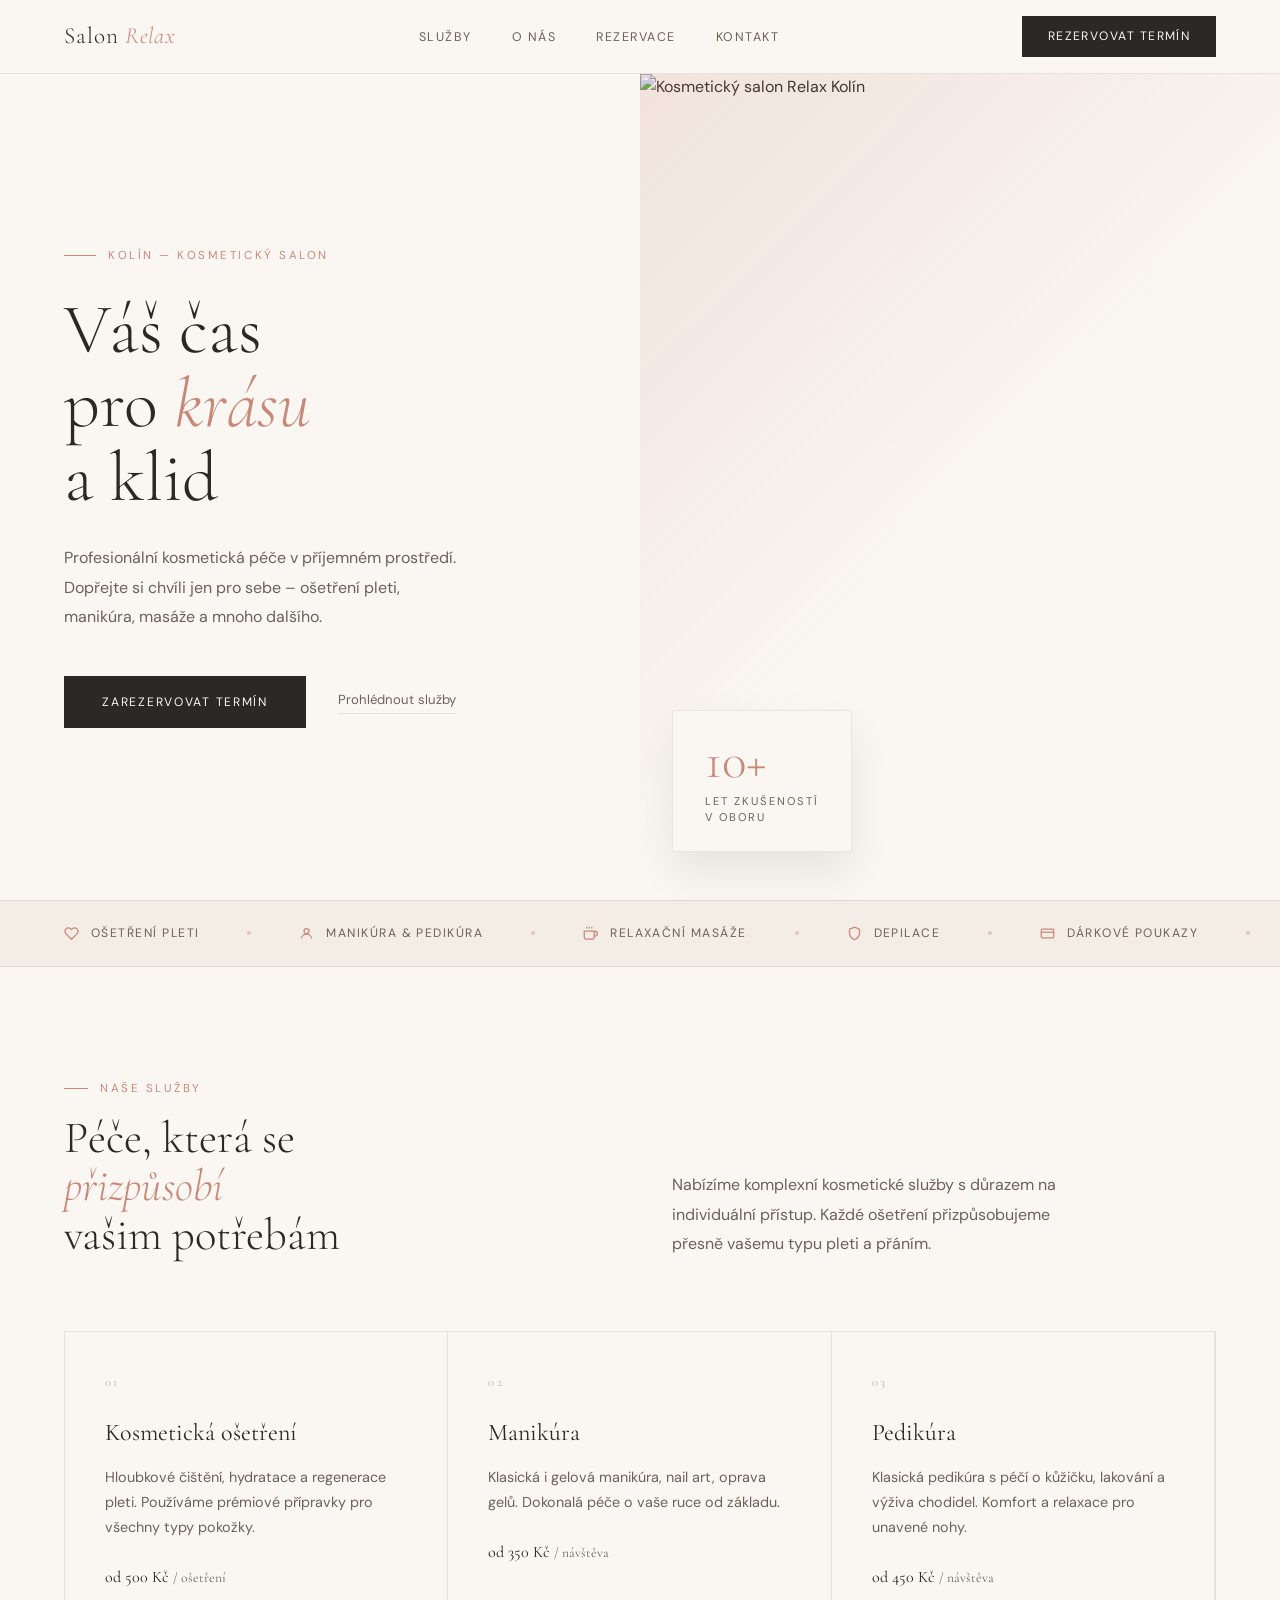
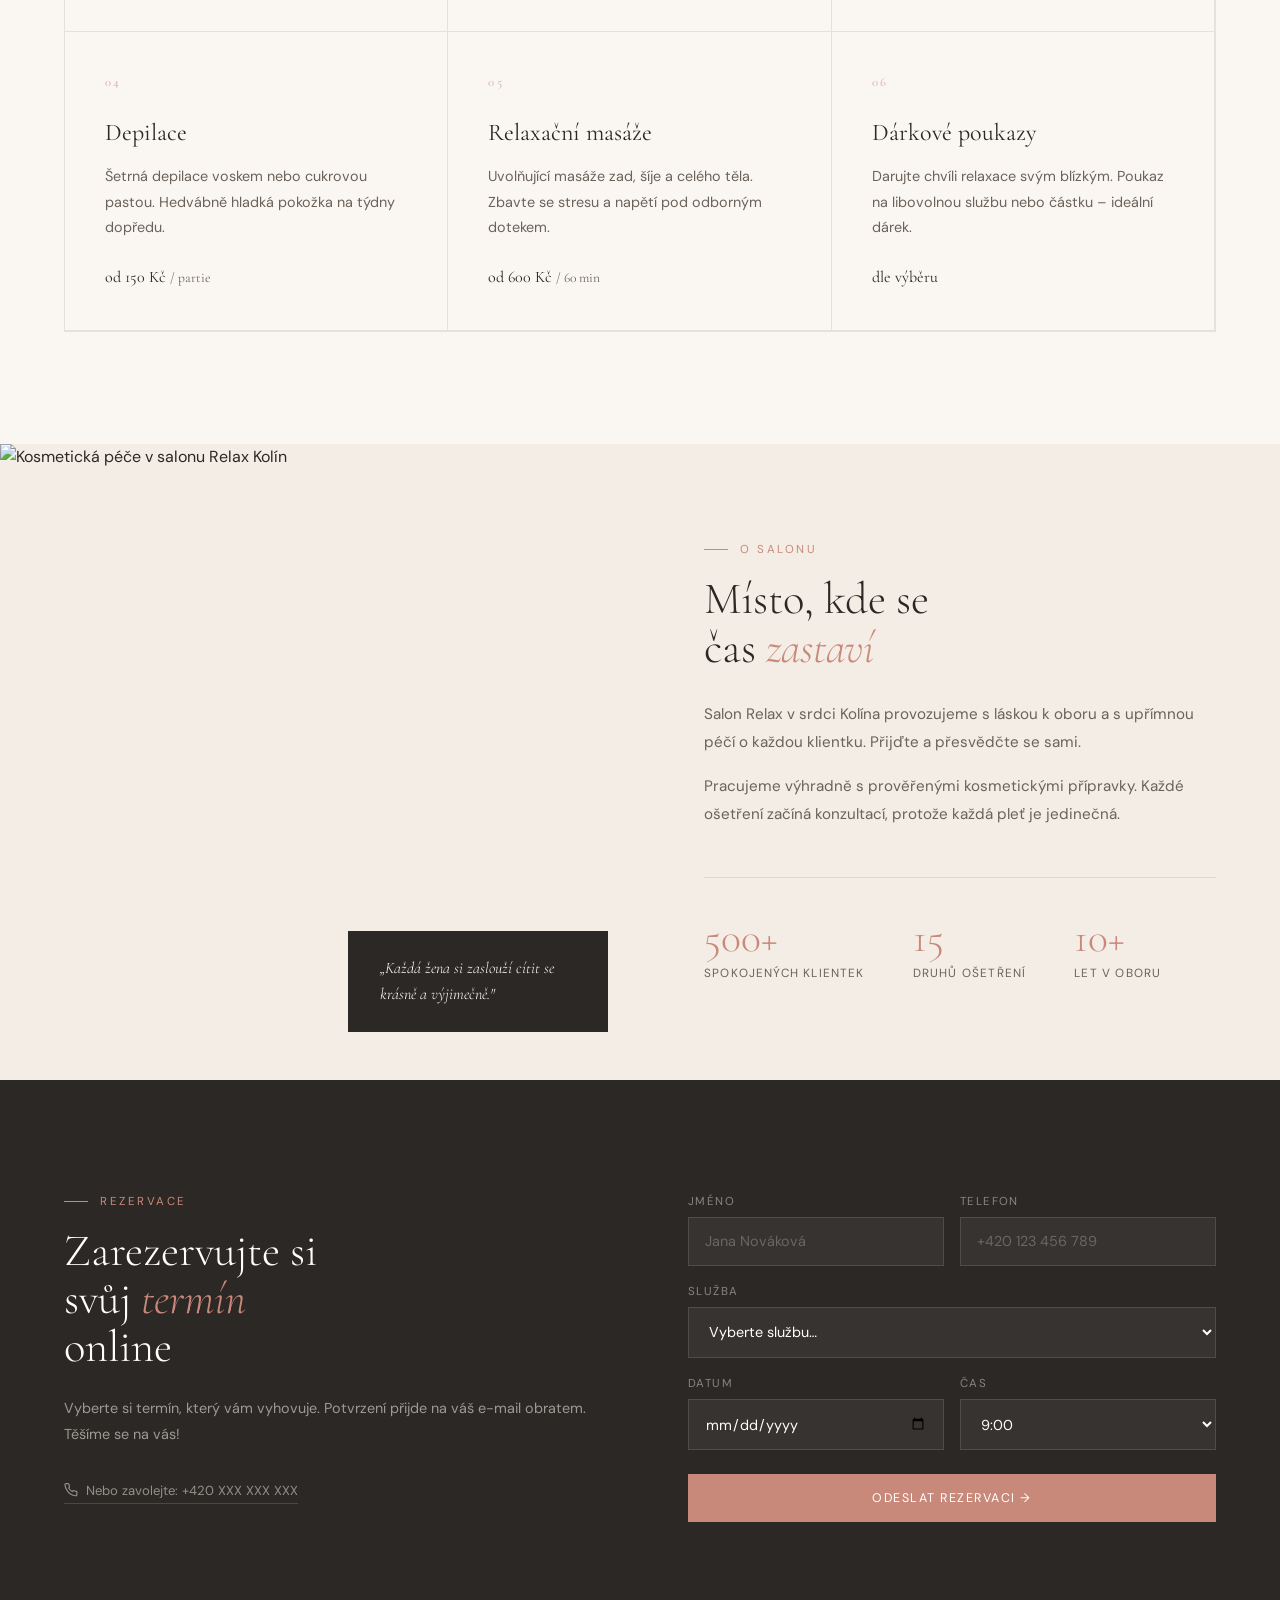
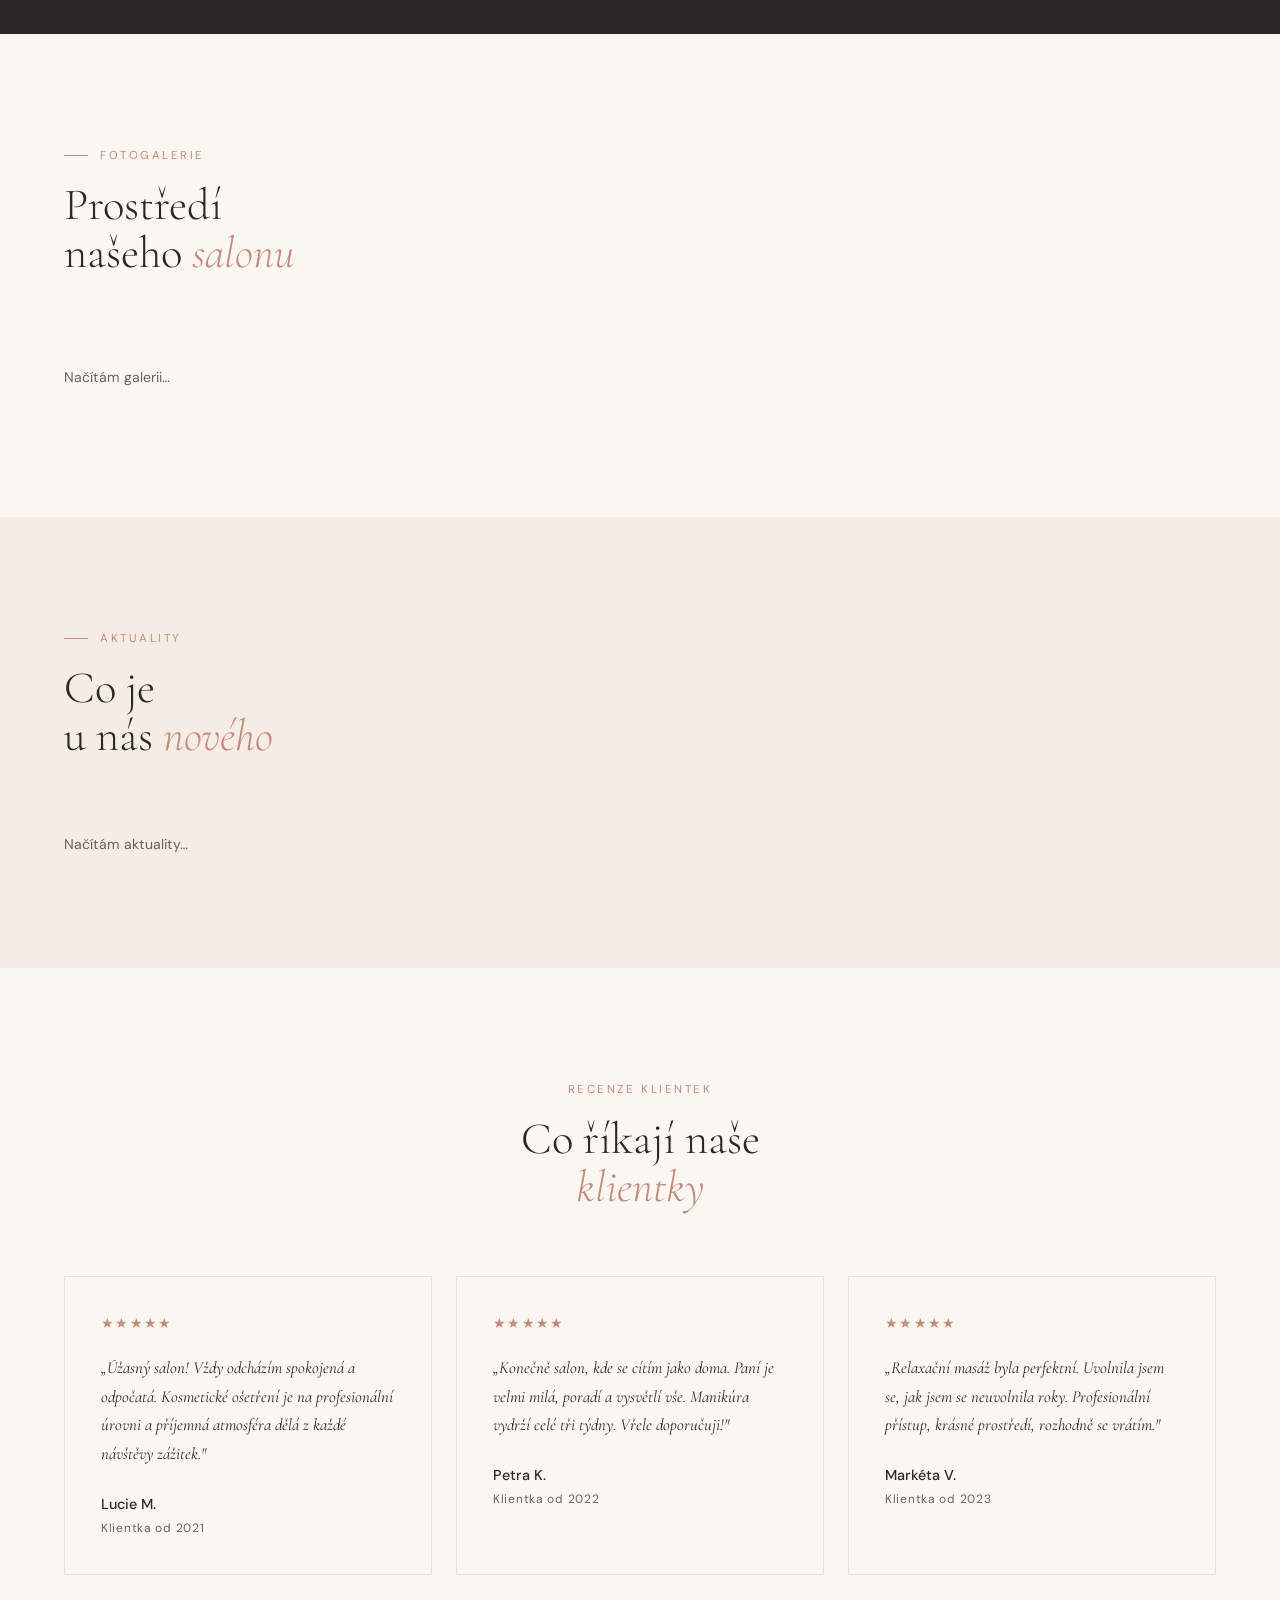
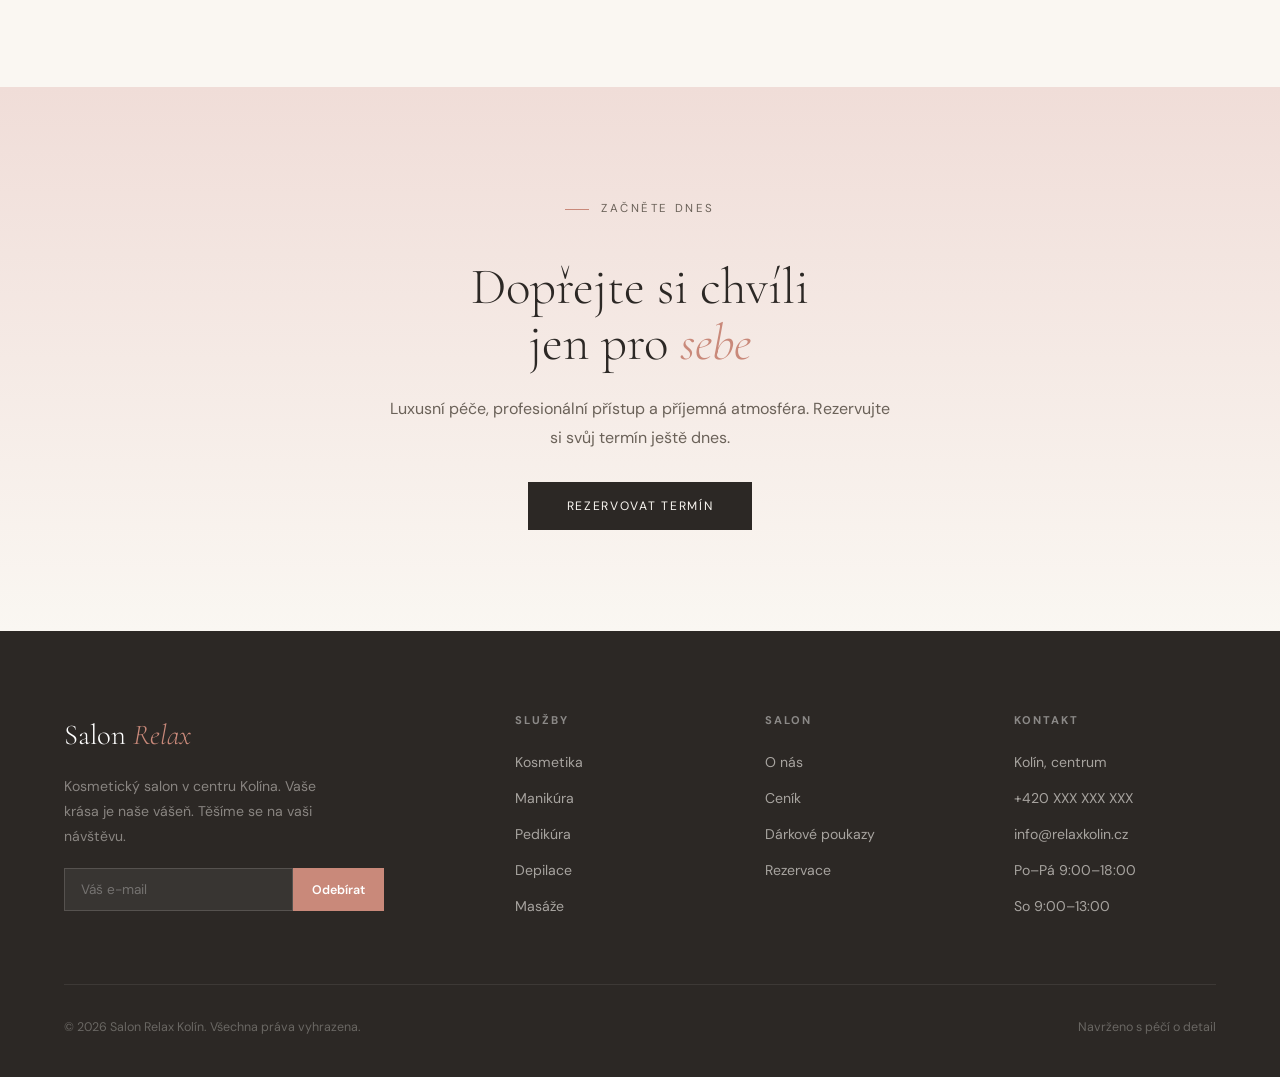
==== commit 21daac9a: "Add admin panel, dynamic gallery, news, popup and newsletter - admin.html: full admin panel with Fir" ====
--- a/index.html
+++ b/index.html
@@ -485,6 +485,69 @@
   color: rgba(250,247,242,0.3);
 }
 
+/* ─── POPUP ─── */
+.popup-overlay {
+  position: fixed; inset: 0; z-index: 800;
+  background: rgba(44,40,37,.65);
+  display: flex; align-items: center; justify-content: center;
+  padding: 20px;
+  opacity: 0; pointer-events: none;
+  transition: opacity .3s;
+}
+.popup-overlay.open { opacity: 1; pointer-events: all; }
+.popup-box {
+  background: var(--cream); max-width: 460px; width: 100%;
+  position: relative; overflow: hidden;
+  transform: translateY(20px); transition: transform .3s;
+}
+.popup-overlay.open .popup-box { transform: none; }
+.popup-box img { width: 100%; height: 190px; object-fit: cover; display: block; }
+.popup-inner { padding: 30px 32px 28px; }
+.popup-close {
+  position: absolute; top: 10px; right: 10px;
+  background: rgba(44,40,37,.55); color: white;
+  border: none; border-radius: 50%; width: 30px; height: 30px;
+  display: flex; align-items: center; justify-content: center;
+  cursor: pointer; z-index: 2;
+}
+.popup-close svg { width: 14px; height: 14px; }
+.popup-tag { font-size: .7rem; letter-spacing: .2em; text-transform: uppercase; color: var(--rose); margin-bottom: .75rem; }
+.popup-title { font-family: var(--serif); font-size: 1.6rem; font-weight: 300; margin-bottom: .75rem; }
+.popup-body  { font-size: .88rem; color: var(--warm-gray); line-height: 1.75; margin-bottom: 1.5rem; }
+
+/* ─── GALLERY DYNAMIC ─── */
+.dyn-gallery { display: grid; grid-template-columns: repeat(auto-fill, minmax(200px,1fr)); gap: 6px; }
+.dyn-gallery img { width: 100%; aspect-ratio: 1; object-fit: cover; display: block; transition: transform .3s; }
+.dyn-gallery img:hover { transform: scale(1.04); }
+
+/* ─── NEWS CARDS ─── */
+.news-cards { display: grid; grid-template-columns: repeat(auto-fill,minmax(280px,1fr)); gap: 18px; margin-top: 2.5rem; }
+.nc { border: .5px solid var(--border); padding: 26px; transition: transform .25s, box-shadow .25s; }
+.nc:hover { transform: translateY(-4px); box-shadow: 0 12px 30px rgba(201,137,122,.1); }
+.nc-date { font-size: .7rem; letter-spacing: .12em; text-transform: uppercase; color: var(--rose); margin-bottom: .6rem; }
+.nc-title { font-family: var(--serif); font-size: 1.25rem; margin-bottom: .6rem; }
+.nc-perex { font-size: .87rem; color: var(--warm-gray); line-height: 1.7; }
+
+/* ─── NEWSLETTER ─── */
+.newsletter-form {
+  display: flex; gap: 0; margin-top: 1.25rem; max-width: 320px;
+}
+.newsletter-form input {
+  flex: 1; padding: .75rem 1rem;
+  border: .5px solid rgba(250,247,242,.15); background: rgba(255,255,255,.06);
+  color: white; font-family: var(--sans); font-size: .85rem; outline: none;
+  transition: border-color .2s;
+}
+.newsletter-form input::placeholder { color: rgba(255,255,255,.3); }
+.newsletter-form input:focus { border-color: var(--rose); }
+.newsletter-form button {
+  padding: .75rem 1.2rem; background: var(--rose); color: white;
+  border: none; cursor: pointer; font-family: var(--sans); font-size: .78rem;
+  font-weight: 600; transition: background .2s; white-space: nowrap;
+}
+.newsletter-form button:hover { background: var(--rose-dark); }
+.nl-ok { font-size: .8rem; color: var(--sage); margin-top: .6rem; display: none; }
+
 /* ─── SCROLL REVEAL ─── */
 .r {
   opacity: 0;
@@ -500,6 +563,7 @@
 }
 
 /* ─── RESPONSIVE ─── */
+@media (max-width: 600px) { .newsletter-form { flex-direction: column; } }
 @media (max-width: 980px) {
   nav { padding: 0 1.5rem; }
   .nav-links, .nav-cta { display: none; }
@@ -564,6 +628,22 @@
   </ul>
 </div>
 
+<!-- POPUP -->
+<div class="popup-overlay" id="popup-overlay">
+  <div class="popup-box" id="popup-box">
+    <button class="popup-close" onclick="closePopup()">
+      <svg viewBox="0 0 24 24" fill="none" stroke="currentColor" stroke-width="2.5"><line x1="18" y1="6" x2="6" y2="18"/><line x1="6" y1="6" x2="18" y2="18"/></svg>
+    </button>
+    <img id="popup-img" src="" alt="" style="display:none">
+    <div class="popup-inner">
+      <p class="popup-tag">Aktualita</p>
+      <h2 class="popup-title" id="popup-title"></h2>
+      <p class="popup-body" id="popup-body"></p>
+      <a href="#" id="popup-cta" class="btn-primary" style="display:inline-block"></a>
+    </div>
+  </div>
+</div>
+
 <!-- HERO -->
 <section class="hero">
   <div class="hero-left">
@@ -756,6 +836,32 @@
   </form>
 </section>
 
+<!-- GALLERY -->
+<section class="s-wrap r" id="galerie">
+  <div class="s-header">
+    <div>
+      <p class="s-tag">Fotogalerie</p>
+      <h2 class="s-title">Prostředí<br>našeho <em>salonu</em></h2>
+    </div>
+  </div>
+  <div class="dyn-gallery" id="dyn-gallery">
+    <div style="color:var(--warm-gray);font-size:.88rem;padding:1rem 0">Načítám galerii…</div>
+  </div>
+</section>
+
+<!-- AKTUALITY -->
+<section class="s-wrap r" style="background:var(--cream-dark)" id="aktuality">
+  <div class="s-header">
+    <div>
+      <p class="s-tag">Aktuality</p>
+      <h2 class="s-title">Co je<br>u nás <em>nového</em></h2>
+    </div>
+  </div>
+  <div class="news-cards" id="news-cards">
+    <div style="color:var(--warm-gray);font-size:.88rem">Načítám aktuality…</div>
+  </div>
+</section>
+
 <!-- TESTIMONIALS -->
 <section class="testimonials r">
   <div class="testi-header">
@@ -804,6 +910,11 @@
     <div>
       <div class="footer-logo">Salon <em>Relax</em></div>
       <p class="footer-tagline">Kosmetický salon v centru Kolína. Vaše krása je naše vášeň. Těšíme se na vaši návštěvu.</p>
+      <form class="newsletter-form" id="nl-form" onsubmit="return subscribeNewsletter(event)">
+        <input type="email" id="nl-email" placeholder="Váš e-mail" required>
+        <button type="submit">Odebírat</button>
+      </form>
+      <div class="nl-ok" id="nl-ok">Přihlášení k odběru proběhlo úspěšně.</div>
     </div>
     <div class="footer-col">
       <h4>Služby</h4>
@@ -840,6 +951,113 @@
     <span>Navrženo s péčí o detail</span>
   </div>
 </footer>
+
+<script type="module">
+import { initializeApp } from 'https://www.gstatic.com/firebasejs/10.12.0/firebase-app.js';
+import { getFirestore, collection, doc, getDoc, getDocs, addDoc, query, orderBy, where, serverTimestamp }
+  from 'https://www.gstatic.com/firebasejs/10.12.0/firebase-firestore.js';
+
+// ── STEJNÁ KONFIGURACE JAKO V admin.html ──
+const FB = {
+  apiKey:            "FIREBASE_API_KEY",
+  authDomain:        "FIREBASE_PROJECT_ID.firebaseapp.com",
+  projectId:         "FIREBASE_PROJECT_ID",
+  storageBucket:     "FIREBASE_PROJECT_ID.appspot.com",
+  messagingSenderId: "FIREBASE_SENDER_ID",
+  appId:             "FIREBASE_APP_ID"
+};
+
+const app = initializeApp(FB);
+const db  = getFirestore(app);
+
+// ── GALLERY ──
+(async () => {
+  const el = document.getElementById('dyn-gallery');
+  try {
+    const snap = await getDocs(query(collection(db,'gallery'), orderBy('createdAt','desc')));
+    if (snap.empty) { el.innerHTML = '<div style="color:var(--warm-gray);font-size:.88rem">Galerie bude brzy doplněna.</div>'; return; }
+    el.innerHTML = snap.docs.map(d => {
+      const {url, name} = d.data();
+      return `<img src="${url}" alt="${name||''}" loading="lazy">`;
+    }).join('');
+  } catch { el.innerHTML = ''; }
+})();
+
+// ── AKTUALITY ──
+(async () => {
+  const el = document.getElementById('news-cards');
+  try {
+    const snap = await getDocs(query(
+      collection(db,'news'),
+      where('status','==','published'),
+      orderBy('date','desc')
+    ));
+    if (snap.empty) { el.innerHTML = '<div style="color:var(--warm-gray);font-size:.88rem">Aktuality připravujeme.</div>'; return; }
+    el.innerHTML = snap.docs.map(d => {
+      const {title, perex, date} = d.data();
+      return `<div class="nc r">
+        <div class="nc-date">${date||''}</div>
+        <h3 class="nc-title">${title}</h3>
+        <p class="nc-perex">${perex||''}</p>
+      </div>`;
+    }).join('');
+    // trigger scroll reveal for dynamically added elements
+    document.querySelectorAll('.nc.r').forEach(el => obs.observe(el));
+  } catch { el.innerHTML = ''; }
+})();
+
+// ── POPUP ──
+(async () => {
+  try {
+    const snap = await getDoc(doc(db,'settings','popup'));
+    if (!snap.exists()) return;
+    const d = snap.data();
+    if (!d.enabled) return;
+    const key = 'popup_seen';
+    const lastSeen = localStorage.getItem(key);
+    const days = d.days || 7;
+    if (lastSeen && (Date.now() - Number(lastSeen)) < days * 86400000) return;
+    // fill popup
+    document.getElementById('popup-title').textContent = d.title || '';
+    document.getElementById('popup-body').textContent  = d.body  || '';
+    if (d.ctaText && d.ctaUrl) {
+      const cta = document.getElementById('popup-cta');
+      cta.textContent = d.ctaText;
+      cta.href = d.ctaUrl;
+    } else {
+      document.getElementById('popup-cta').style.display = 'none';
+    }
+    if (d.imgUrl) {
+      const img = document.getElementById('popup-img');
+      img.src = d.imgUrl;
+      img.style.display = 'block';
+    }
+    setTimeout(() => document.getElementById('popup-overlay').classList.add('open'), 1800);
+    localStorage.setItem(key, Date.now());
+  } catch {}
+})();
+
+window.closePopup = function() {
+  document.getElementById('popup-overlay').classList.remove('open');
+};
+document.getElementById('popup-overlay').addEventListener('click', e => {
+  if (e.target === document.getElementById('popup-overlay')) closePopup();
+});
+
+// ── NEWSLETTER ──
+window.subscribeNewsletter = async function(e) {
+  e.preventDefault();
+  const email = document.getElementById('nl-email').value.trim();
+  if (!email) return false;
+  try {
+    await addDoc(collection(db,'subscribers'), { email, createdAt: serverTimestamp() });
+    document.getElementById('nl-form').style.display = 'none';
+    const ok = document.getElementById('nl-ok');
+    ok.style.display = 'block';
+  } catch { alert('Nepodařilo se přihlásit k odběru. Zkuste to prosím znovu.'); }
+  return false;
+};
+</script>
 
 <script>
   // Nav scroll shadow
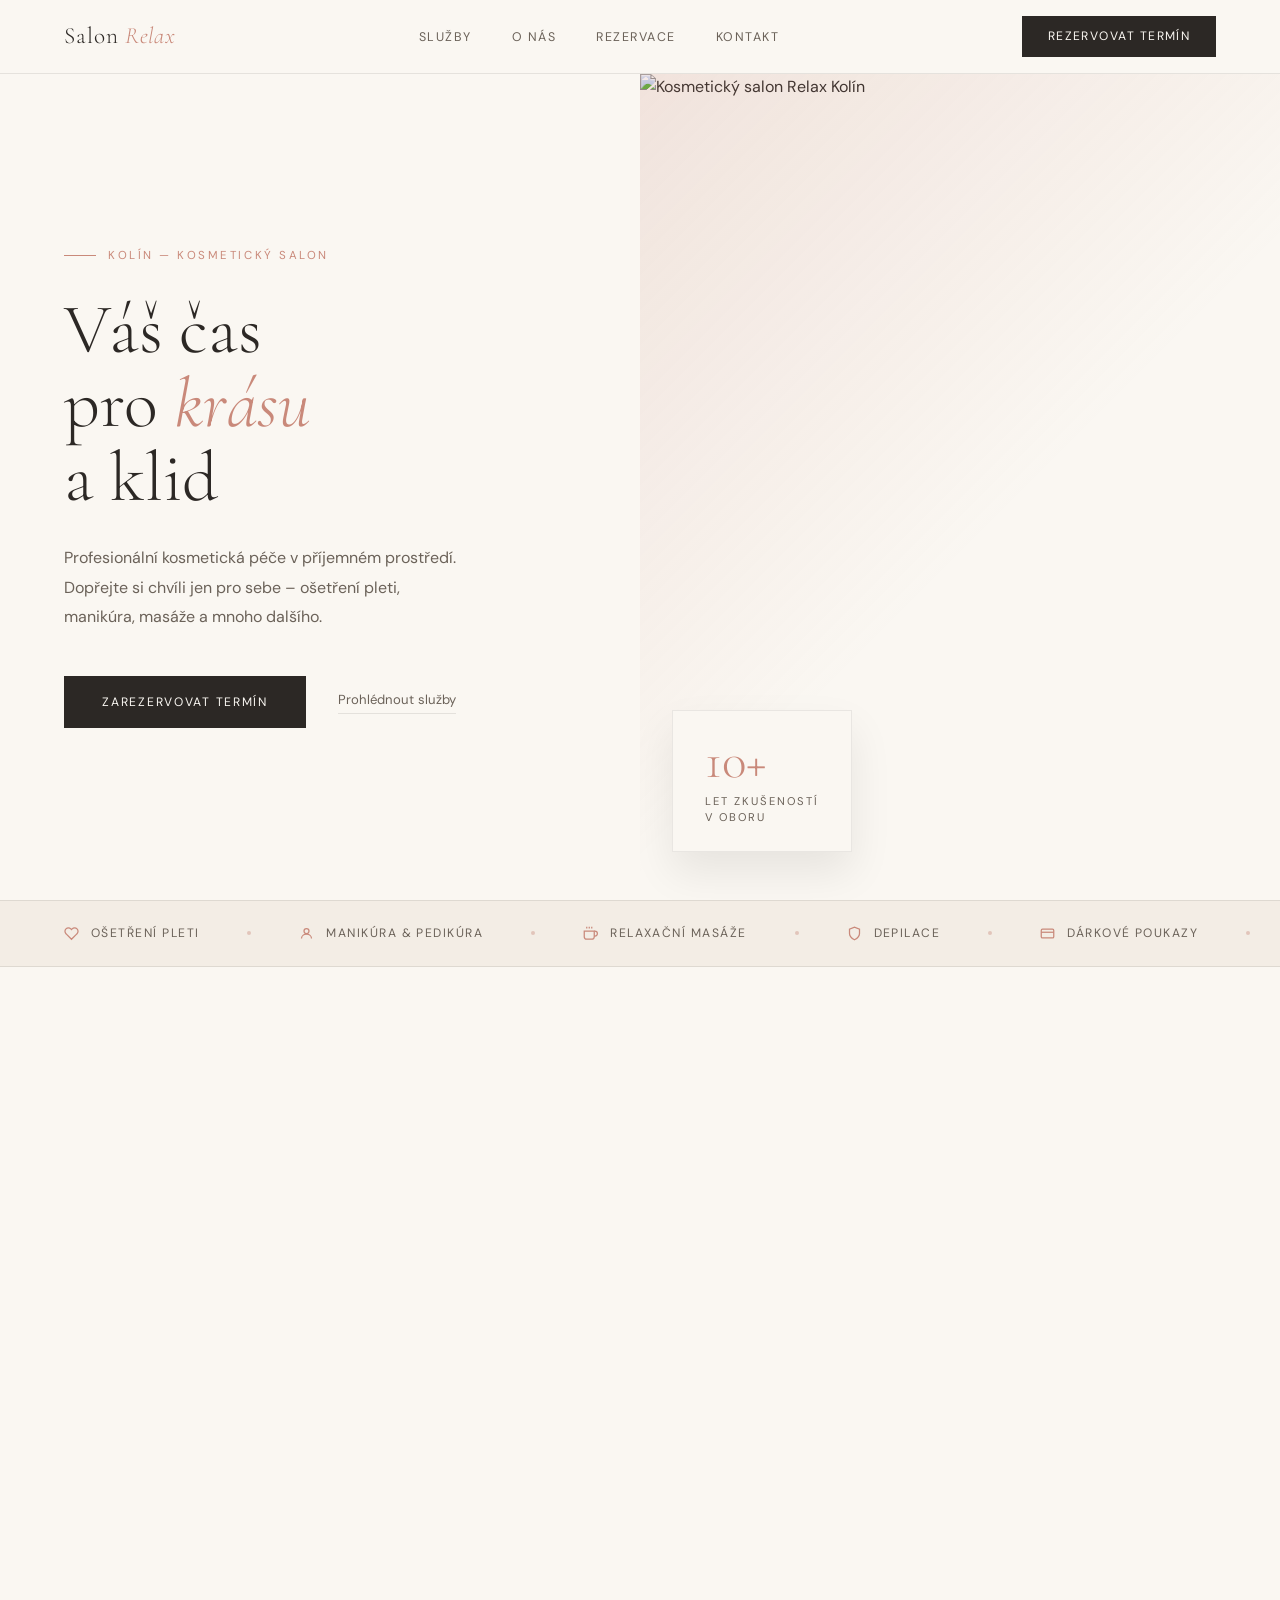
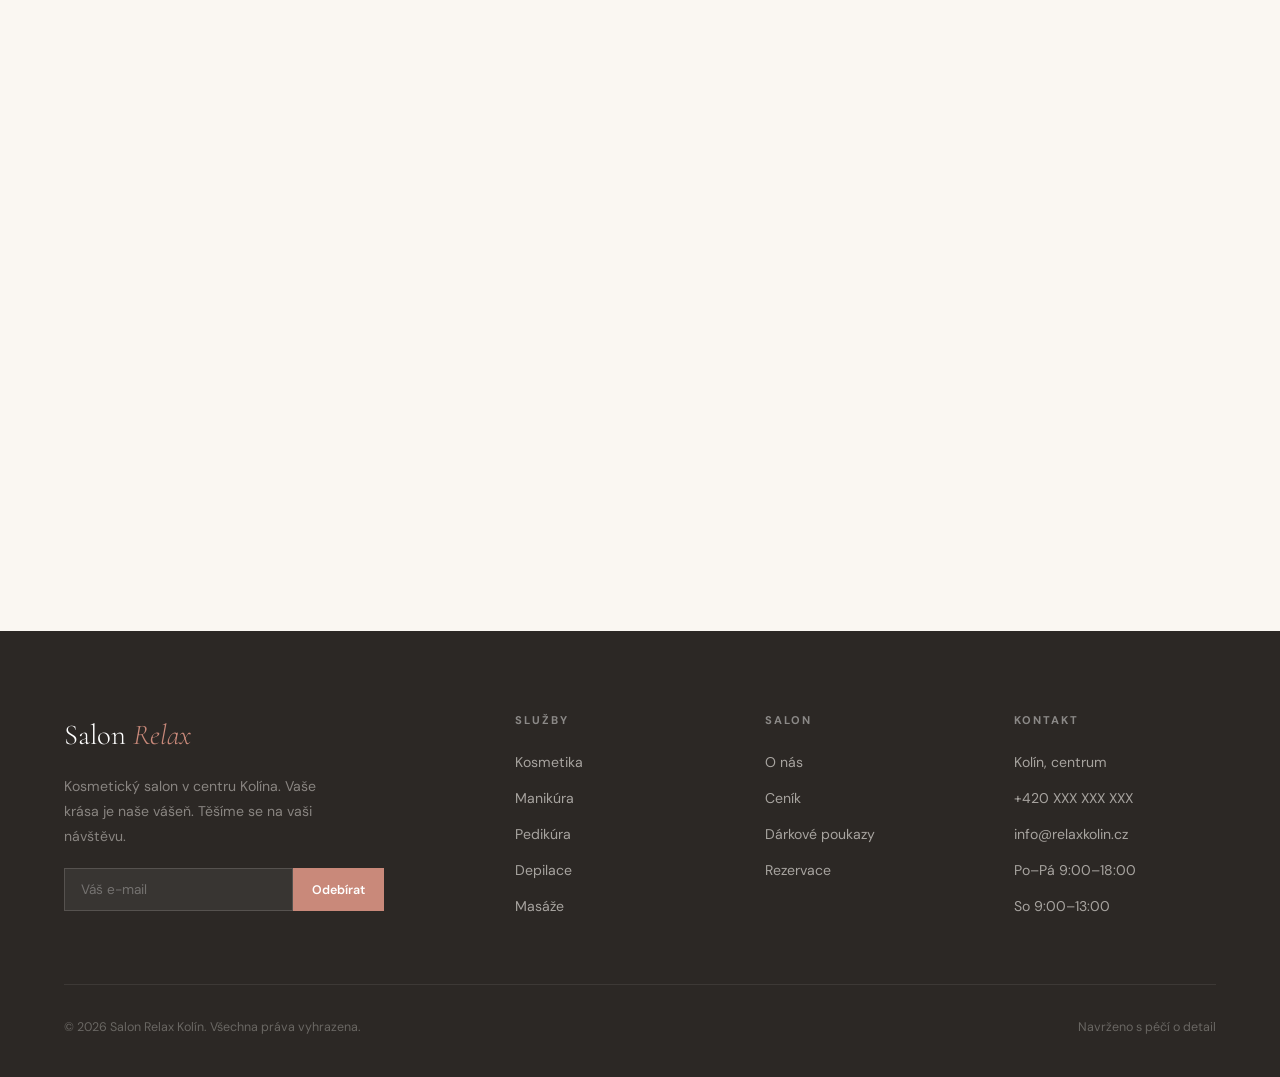
==== commit 4a1b1f64: "Remove duplicate inline CSS that was rendering as text CSS rules between <link> and </head> were mis" ====
--- a/index.html
+++ b/index.html
@@ -7,592 +7,8 @@
   <link rel="icon" type="image/svg+xml" href="data:image/svg+xml,<svg xmlns='http://www.w3.org/2000/svg' viewBox='0 0 32 32'><rect width='32' height='32' rx='8' fill='%232C2825'/><text x='16' y='23' font-family='Georgia,serif' font-weight='400' font-size='20' fill='%23C9897A' text-anchor='middle' font-style='italic'>R</text></svg>">
   <link rel="preconnect" href="https://fonts.googleapis.com">
   <link href="https://fonts.googleapis.com/css2?family=Cormorant+Garamond:ital,wght@0,300;0,400;0,600;1,300;1,400;1,600&family=DM+Sans:wght@300;400;500&display=swap" rel="stylesheet">
-<style>
-*, *::before, *::after { box-sizing: border-box; margin: 0; padding: 0; }
-
-:root {
-  --cream:      #FAF7F2;
-  --cream-dark: #F3EDE5;
-  --rose:       #C9897A;
-  --rose-light: #F0DDD8;
-  --rose-dark:  #8B5549;
-  --rose-dim:   rgba(201,137,122,0.12);
-  --sage:       #8A9E8C;
-  --sage-light: #D8E5D9;
-  --charcoal:   #2C2825;
-  --charcoal-2: #3A3430;
-  --warm-gray:  #6B6259;
-  --border:     rgba(44,40,37,0.1);
-  --serif:      'Cormorant Garamond', Georgia, serif;
-  --sans:       'DM Sans', sans-serif;
-}
-
-html { scroll-behavior: smooth; }
-body {
-  background: var(--cream);
-  color: var(--charcoal);
-  font-family: var(--sans);
-  font-size: 16px;
-  line-height: 1.65;
-  overflow-x: hidden;
-}
-a { text-decoration: none; color: inherit; }
-img { display: block; max-width: 100%; }
-
-/* ─── NAV ─── */
-nav {
-  position: fixed; top: 0; left: 0; right: 0; z-index: 200;
-  display: flex; align-items: center; justify-content: space-between;
-  padding: 0 4rem;
-  height: 74px;
-  background: rgba(250,247,242,0.95);
-  backdrop-filter: blur(14px);
-  border-bottom: 0.5px solid var(--border);
-  transition: box-shadow .3s;
-}
-nav.scrolled { box-shadow: 0 4px 24px rgba(44,40,37,0.06); }
-
-.nav-logo {
-  font-family: var(--serif);
-  font-size: 1.45rem;
-  font-weight: 300;
-  letter-spacing: 0.04em;
-  color: var(--charcoal);
-}
-.nav-logo em { color: var(--rose); font-style: italic; }
-
-.nav-links {
-  display: flex; gap: 2.5rem; list-style: none;
-}
-.nav-links a {
-  font-size: 0.78rem;
-  letter-spacing: 0.12em;
-  text-transform: uppercase;
-  color: var(--warm-gray);
-  transition: color .2s;
-}
-.nav-links a:hover { color: var(--rose); }
-
-.nav-cta {
-  font-size: 0.76rem;
-  letter-spacing: 0.12em;
-  text-transform: uppercase;
-  color: var(--cream);
-  background: var(--charcoal);
-  padding: 0.65rem 1.6rem;
-  transition: background .25s;
-}
-.nav-cta:hover { background: var(--rose-dark); }
-
-/* hamburger */
-.ham-btn {
-  display: none;
-  background: none; border: none; cursor: pointer;
-  padding: 6px; color: var(--charcoal);
-}
-.ham-btn svg { width: 26px; height: 26px; display: block; }
-
-/* mobile overlay */
-.mob-nav {
-  display: none; position: fixed; inset: 0; z-index: 500;
-  background: var(--charcoal);
-  flex-direction: column;
-  padding: 28px 28px;
-}
-.mob-nav.open { display: flex; }
-.mob-nav-top {
-  display: flex; justify-content: space-between; align-items: center;
-  margin-bottom: 52px;
-}
-.mob-nav-logo { font-family: var(--serif); font-size: 1.4rem; font-weight: 300; color: var(--cream); }
-.mob-nav-logo em { color: var(--rose); font-style: italic; }
-.mob-close {
-  background: none; border: none; cursor: pointer;
-  color: var(--cream); padding: 6px;
-}
-.mob-close svg { width: 28px; height: 28px; display: block; }
-.mob-links { display: flex; flex-direction: column; gap: 6px; list-style: none; }
-.mob-links a {
-  display: flex; align-items: center; justify-content: space-between;
-  padding: 18px 22px;
-  font-family: var(--serif);
-  font-size: 1.5rem; font-weight: 300; font-style: italic;
-  color: var(--cream);
-  border: 0.5px solid rgba(250,247,242,0.12);
-  transition: background .15s, border-color .15s;
-}
-.mob-links a:hover { background: rgba(250,247,242,0.05); border-color: var(--rose); }
-.mob-links a.mob-cta {
-  background: var(--rose); border-color: var(--rose); color: var(--cream);
-  font-family: var(--sans); font-style: normal; font-size: 0.82rem;
-  letter-spacing: 0.12em; text-transform: uppercase; margin-top: 12px;
-}
-.mob-links a.mob-cta:hover { background: var(--rose-dark); }
-.mob-links a svg { width: 18px; height: 18px; opacity: .35; }
-
-/* ─── HERO ─── */
-.hero {
-  min-height: 100vh;
-  display: grid; grid-template-columns: 1fr 1fr;
-  padding-top: 74px;
-  overflow: hidden;
-}
-.hero-left {
-  display: flex; flex-direction: column; justify-content: center;
-  padding: 5rem 4rem;
-}
-.hero-tag {
-  font-size: 0.72rem; letter-spacing: 0.22em; text-transform: uppercase;
-  color: var(--rose);
-  display: flex; align-items: center; gap: 0.75rem;
-  margin-bottom: 1.75rem;
-  animation: fadeUp .7s .1s both;
-}
-.hero-tag::before {
-  content: ''; width: 2rem; height: 1px; background: var(--rose);
-}
-.hero h1 {
-  font-family: var(--serif);
-  font-size: clamp(3.4rem, 5.5vw, 5.2rem);
-  font-weight: 300; line-height: 1.05;
-  color: var(--charcoal);
-  margin-bottom: 1.75rem;
-  animation: fadeUp .7s .2s both;
-}
-.hero h1 em { color: var(--rose); font-style: italic; }
-.hero-sub {
-  max-width: 400px;
-  color: var(--warm-gray); line-height: 1.85;
-  margin-bottom: 2.75rem;
-  animation: fadeUp .7s .35s both;
-}
-.hero-actions {
-  display: flex; align-items: center; gap: 2rem;
-  animation: fadeUp .7s .5s both;
-}
-.btn-primary {
-  font-size: 0.76rem; letter-spacing: 0.14em; text-transform: uppercase;
-  color: var(--cream); background: var(--charcoal);
-  padding: 1rem 2.4rem;
-  transition: background .25s, transform .15s;
-}
-.btn-primary:hover { background: var(--rose-dark); transform: translateY(-2px); }
-.btn-text {
-  font-size: 0.82rem; color: var(--warm-gray);
-  border-bottom: 1px solid var(--border);
-  padding-bottom: 2px;
-  transition: color .2s, border-color .2s;
-}
-.btn-text:hover { color: var(--rose); border-color: var(--rose); }
-
-.hero-right {
-  position: relative; overflow: hidden;
-  animation: fadeUp .9s .15s both;
-}
-.hero-right::after {
-  content: '';
-  position: absolute; inset: 0;
-  background: linear-gradient(135deg, rgba(201,137,122,0.18) 0%, transparent 55%);
-}
-.hero-bg { width: 100%; height: 100%; object-fit: cover; }
-.hero-badge {
-  position: absolute; bottom: 3rem; left: 2rem; z-index: 5;
-  background: rgba(250,247,242,0.97);
-  backdrop-filter: blur(10px);
-  padding: 1.6rem 2rem;
-  border: 0.5px solid rgba(44,40,37,0.08);
-  box-shadow: 0 20px 40px rgba(0,0,0,0.08);
-  min-width: 180px;
-}
-.hero-badge-num {
-  font-family: var(--serif);
-  font-size: 3.2rem; font-weight: 300; line-height: 1;
-  color: var(--rose);
-  margin-bottom: 0.4rem;
-}
-.hero-badge-label {
-  font-size: 0.7rem; letter-spacing: 0.18em; text-transform: uppercase;
-  color: var(--warm-gray); line-height: 1.4;
-}
-
-/* ─── STRIP ─── */
-.strip {
-  border-top: 0.5px solid var(--border);
-  border-bottom: 0.5px solid var(--border);
-  background: var(--cream-dark);
-  padding: 1.4rem 4rem;
-  display: flex; gap: 3rem; align-items: center;
-  overflow-x: auto;
-}
-.strip-item {
-  display: flex; align-items: center; gap: 0.75rem;
-  white-space: nowrap;
-  font-size: 0.76rem; letter-spacing: 0.12em; text-transform: uppercase;
-  color: var(--warm-gray);
-  flex-shrink: 0;
-}
-.strip-item svg { color: var(--rose); flex-shrink: 0; }
-.strip-sep { width: 4px; height: 4px; background: var(--rose); border-radius: 50%; opacity: .4; flex-shrink: 0; }
-
-/* ─── SECTIONS ─── */
-.s-wrap { padding: 7rem 4rem; }
-.s-tag {
-  font-size: 0.72rem; letter-spacing: 0.22em; text-transform: uppercase;
-  color: var(--rose); margin-bottom: 1rem;
-  display: flex; align-items: center; gap: 0.75rem;
-}
-.s-tag::before { content: ''; width: 1.5rem; height: 1px; background: var(--rose); }
-.s-title {
-  font-family: var(--serif);
-  font-size: clamp(2.2rem, 3.5vw, 3.2rem);
-  font-weight: 300; line-height: 1.08;
-}
-.s-title em { color: var(--rose); font-style: italic; }
-.s-desc { color: var(--warm-gray); line-height: 1.85; max-width: 420px; }
-
-.s-header {
-  display: grid; grid-template-columns: 1fr 1fr;
-  gap: 4rem; align-items: end;
-  margin-bottom: 4.5rem;
-}
-
-/* ─── SERVICES ─── */
-.services-grid {
-  display: grid; grid-template-columns: repeat(3,1fr);
-  border: 0.5px solid var(--border);
-}
-.srv-card {
-  padding: 2.5rem;
-  border-right: 0.5px solid var(--border);
-  border-bottom: 0.5px solid var(--border);
-  position: relative; overflow: hidden;
-  transition: background .25s, transform .25s;
-  cursor: default;
-}
-.srv-card:hover { background: var(--rose-light); transform: translateY(-4px); }
-.srv-num {
-  font-family: var(--serif);
-  font-size: 0.8rem; letter-spacing: 0.18em;
-  color: var(--rose); opacity: .7;
-  margin-bottom: 1.25rem;
-}
-.srv-name {
-  font-family: var(--serif);
-  font-size: 1.5rem; font-weight: 400;
-  margin-bottom: 0.75rem;
-}
-.srv-text {
-  color: var(--warm-gray); font-size: 0.9rem;
-  line-height: 1.75; margin-bottom: 1.5rem;
-}
-.srv-price {
-  font-family: var(--serif);
-  font-size: 1rem; color: var(--charcoal);
-}
-.srv-price span { color: var(--warm-gray); font-size: 0.85rem; }
-
-/* ─── ABOUT ─── */
-.about {
-  display: grid; grid-template-columns: 1fr 1fr;
-  min-height: 70vh;
-}
-.about-img {
-  position: relative; overflow: hidden;
-  background: var(--cream-dark);
-}
-.about-img img { width: 100%; height: 100%; object-fit: cover; }
-.about-quote {
-  position: absolute; bottom: 3rem; right: 2rem;
-  background: var(--charcoal); color: white;
-  padding: 1.5rem 2rem;
-  max-width: 260px;
-}
-.about-quote blockquote {
-  font-family: var(--serif);
-  font-style: italic; font-size: 1rem; font-weight: 300;
-  line-height: 1.65;
-}
-.about-right {
-  padding: 6rem 4rem;
-  display: flex; flex-direction: column; justify-content: center;
-  background: var(--cream-dark);
-}
-.about-body {
-  color: var(--warm-gray); line-height: 1.85;
-  font-size: 0.95rem;
-}
-.about-body p + p { margin-top: 1rem; }
-.about-stats {
-  display: flex; gap: 3rem;
-  margin-top: 3rem;
-  padding-top: 2.5rem;
-  border-top: 0.5px solid var(--border);
-}
-.about-stat-num {
-  font-family: var(--serif);
-  font-size: 2.6rem; font-weight: 300; line-height: 1;
-  color: var(--rose); margin-bottom: 0.3rem;
-}
-.about-stat-label {
-  font-size: 0.74rem; letter-spacing: 0.1em; text-transform: uppercase;
-  color: var(--warm-gray);
-}
-
-/* ─── BOOKING ─── */
-.booking {
-  background: var(--charcoal);
-  color: white;
-  padding: 7rem 4rem;
-  display: grid; grid-template-columns: 1fr 1fr;
-  gap: 6rem; align-items: start;
-}
-.booking .s-tag { color: var(--rose); }
-.booking .s-tag::before { background: var(--rose); }
-.booking .s-title { color: white; }
-.booking-sub {
-  margin-top: 1.5rem;
-  color: rgba(250,247,242,0.55);
-  font-size: 0.9rem; line-height: 1.8;
-}
-.booking-tel {
-  display: inline-flex; align-items: center; gap: 0.5rem;
-  margin-top: 2rem;
-  font-size: 0.82rem; color: rgba(250,247,242,0.5);
-  border-bottom: 1px solid rgba(250,247,242,0.15);
-  padding-bottom: 2px;
-  transition: color .2s;
-}
-.booking-tel:hover { color: var(--rose); }
-.booking-form { display: flex; flex-direction: column; gap: 1rem; }
-.form-row { display: grid; grid-template-columns: 1fr 1fr; gap: 1rem; }
-.form-group { display: flex; flex-direction: column; gap: 0.4rem; }
-.form-group label {
-  font-size: 0.72rem; letter-spacing: 0.12em; text-transform: uppercase;
-  color: rgba(250,247,242,0.45);
-}
-.form-group input,
-.form-group select {
-  background: rgba(255,255,255,0.05);
-  border: 0.5px solid rgba(255,255,255,0.12);
-  padding: 0.9rem 1rem;
-  color: white;
-  font-family: var(--sans); font-size: 0.9rem;
-  outline: none;
-  transition: border-color .2s;
-}
-.form-group input::placeholder { color: rgba(255,255,255,0.25); }
-.form-group input:focus,
-.form-group select:focus { border-color: var(--rose); }
-.form-group select option { background: var(--charcoal-2); }
-.btn-submit {
-  background: var(--rose); color: white;
-  border: none; padding: 1rem 2rem;
-  font-family: var(--sans); font-size: 0.78rem;
-  letter-spacing: 0.12em; text-transform: uppercase;
-  cursor: pointer; margin-top: 0.5rem;
-  transition: background .25s, transform .15s;
-}
-.btn-submit:hover { background: var(--rose-dark); transform: translateY(-2px); }
-
-/* ─── TESTIMONIALS ─── */
-.testimonials { padding: 7rem 4rem; }
-.testi-header { text-align: center; max-width: 480px; margin: 0 auto 4rem; }
-.testi-header .s-tag { justify-content: center; }
-.testi-header .s-tag::before { display: none; }
-.testimonials-grid {
-  display: grid; grid-template-columns: repeat(3,1fr);
-  gap: 1.5rem;
-}
-.testi-card {
-  border: 0.5px solid var(--border);
-  padding: 2.25rem;
-  transition: box-shadow .25s, transform .25s;
-}
-.testi-card:hover {
-  box-shadow: 0 12px 32px rgba(201,137,122,0.12);
-  transform: translateY(-4px);
-}
-.testi-stars {
-  color: var(--rose);
-  font-size: 0.85rem;
-  letter-spacing: 0.1em;
-  margin-bottom: 1.2rem;
-}
-.testi-text {
-  font-family: var(--serif);
-  font-style: italic; font-size: 1.05rem;
-  line-height: 1.7; color: var(--charcoal);
-  margin-bottom: 1.5rem;
-}
-.testi-author {
-  display: flex; flex-direction: column; gap: 0.15rem;
-}
-.testi-author strong {
-  font-size: 0.9rem; font-weight: 500; color: var(--charcoal);
-}
-.testi-author span {
-  font-size: 0.75rem; color: var(--warm-gray); letter-spacing: 0.06em;
-}
-
-/* ─── CTA ─── */
-.cta-section {
-  text-align: center;
-  padding: 7rem 4rem;
-  background: linear-gradient(180deg, var(--rose-light) 0%, var(--cream) 100%);
-}
-.cta-section .s-title { font-size: clamp(2.5rem, 4vw, 3.8rem); margin-bottom: 1.5rem; }
-.cta-section p {
-  max-width: 500px; margin: 0 auto 2.5rem;
-  color: var(--warm-gray); line-height: 1.8;
-}
-
-/* ─── FOOTER ─── */
-footer {
-  background: var(--charcoal);
-  color: white;
-  padding: 5rem 4rem 2.5rem;
-}
-.footer-grid {
-  display: grid; grid-template-columns: 2fr 1fr 1fr 1fr;
-  gap: 3rem; margin-bottom: 4rem;
-}
-.footer-logo {
-  font-family: var(--serif);
-  font-size: 1.8rem; font-weight: 300;
-  margin-bottom: 1rem;
-}
-.footer-logo em { color: var(--rose); font-style: italic; }
-.footer-tagline {
-  color: rgba(250,247,242,0.45);
-  font-size: 0.88rem; line-height: 1.75;
-  max-width: 280px;
-}
-.footer-col h4 {
-  font-size: 0.7rem; letter-spacing: 0.18em; text-transform: uppercase;
-  opacity: .45; margin-bottom: 1.25rem;
-}
-.footer-col ul { list-style: none; display: flex; flex-direction: column; gap: 0.6rem; }
-.footer-col a {
-  color: rgba(250,247,242,0.6); font-size: 0.88rem;
-  transition: color .2s;
-}
-.footer-col a:hover { color: var(--rose); }
-.footer-bottom {
-  border-top: 0.5px solid rgba(255,255,255,0.08);
-  padding-top: 2rem;
-  display: flex; justify-content: space-between;
-  font-size: 0.78rem;
-  color: rgba(250,247,242,0.3);
-}
-
-/* ─── POPUP ─── */
-.popup-overlay {
-  position: fixed; inset: 0; z-index: 800;
-  background: rgba(44,40,37,.65);
-  display: flex; align-items: center; justify-content: center;
-  padding: 20px;
-  opacity: 0; pointer-events: none;
-  transition: opacity .3s;
-}
-.popup-overlay.open { opacity: 1; pointer-events: all; }
-.popup-box {
-  background: var(--cream); max-width: 460px; width: 100%;
-  position: relative; overflow: hidden;
-  transform: translateY(20px); transition: transform .3s;
-}
-.popup-overlay.open .popup-box { transform: none; }
-.popup-box img { width: 100%; height: 190px; object-fit: cover; display: block; }
-.popup-inner { padding: 30px 32px 28px; }
-.popup-close {
-  position: absolute; top: 10px; right: 10px;
-  background: rgba(44,40,37,.55); color: white;
-  border: none; border-radius: 50%; width: 30px; height: 30px;
-  display: flex; align-items: center; justify-content: center;
-  cursor: pointer; z-index: 2;
-}
-.popup-close svg { width: 14px; height: 14px; }
-.popup-tag { font-size: .7rem; letter-spacing: .2em; text-transform: uppercase; color: var(--rose); margin-bottom: .75rem; }
-.popup-title { font-family: var(--serif); font-size: 1.6rem; font-weight: 300; margin-bottom: .75rem; }
-.popup-body  { font-size: .88rem; color: var(--warm-gray); line-height: 1.75; margin-bottom: 1.5rem; }
-
-/* ─── GALLERY DYNAMIC ─── */
-.dyn-gallery { display: grid; grid-template-columns: repeat(auto-fill, minmax(200px,1fr)); gap: 6px; }
-.dyn-gallery img { width: 100%; aspect-ratio: 1; object-fit: cover; display: block; transition: transform .3s; }
-.dyn-gallery img:hover { transform: scale(1.04); }
-
-/* ─── NEWS CARDS ─── */
-.news-cards { display: grid; grid-template-columns: repeat(auto-fill,minmax(280px,1fr)); gap: 18px; margin-top: 2.5rem; }
-.nc { border: .5px solid var(--border); padding: 26px; transition: transform .25s, box-shadow .25s; }
-.nc:hover { transform: translateY(-4px); box-shadow: 0 12px 30px rgba(201,137,122,.1); }
-.nc-date { font-size: .7rem; letter-spacing: .12em; text-transform: uppercase; color: var(--rose); margin-bottom: .6rem; }
-.nc-title { font-family: var(--serif); font-size: 1.25rem; margin-bottom: .6rem; }
-.nc-perex { font-size: .87rem; color: var(--warm-gray); line-height: 1.7; }
-
-/* ─── NEWSLETTER ─── */
-.newsletter-form {
-  display: flex; gap: 0; margin-top: 1.25rem; max-width: 320px;
-}
-.newsletter-form input {
-  flex: 1; padding: .75rem 1rem;
-  border: .5px solid rgba(250,247,242,.15); background: rgba(255,255,255,.06);
-  color: white; font-family: var(--sans); font-size: .85rem; outline: none;
-  transition: border-color .2s;
-}
-.newsletter-form input::placeholder { color: rgba(255,255,255,.3); }
-.newsletter-form input:focus { border-color: var(--rose); }
-.newsletter-form button {
-  padding: .75rem 1.2rem; background: var(--rose); color: white;
-  border: none; cursor: pointer; font-family: var(--sans); font-size: .78rem;
-  font-weight: 600; transition: background .2s; white-space: nowrap;
-}
-.newsletter-form button:hover { background: var(--rose-dark); }
-.nl-ok { font-size: .8rem; color: var(--sage); margin-top: .6rem; display: none; }
-
-/* ─── SCROLL REVEAL ─── */
-.r {
-  opacity: 0;
-  transform: translateY(24px);
-  transition: opacity .65s ease, transform .65s ease;
-}
-.r.in { opacity: 1; transform: none; }
-
-/* ─── ANIMATIONS ─── */
-@keyframes fadeUp {
-  from { opacity: 0; transform: translateY(26px); }
-  to   { opacity: 1; transform: none; }
-}
-
-/* ─── RESPONSIVE ─── */
-@media (max-width: 600px) { .newsletter-form { flex-direction: column; } }
-@media (max-width: 980px) {
-  nav { padding: 0 1.5rem; }
-  .nav-links, .nav-cta { display: none; }
-  .ham-btn { display: block; }
-
-  .hero { grid-template-columns: 1fr; min-height: auto; }
-  .hero-left { padding: 4rem 1.5rem 2.5rem; }
-  .hero-right { min-height: 400px; }
-  .hero-badge { left: 1.5rem; bottom: 1.5rem; padding: 1.2rem 1.4rem; }
-  .hero-badge-num { font-size: 2.4rem; }
-
-  .strip { padding: 1.2rem 1.5rem; }
-
-  .s-wrap, .testimonials, .booking, .cta-section { padding: 4.5rem 1.5rem; }
-  .s-header { grid-template-columns: 1fr; gap: 1.5rem; }
-  .services-grid { grid-template-columns: 1fr; }
-  .about { grid-template-columns: 1fr; }
-  .about-img { min-height: 320px; }
-  .about-right { padding: 3.5rem 1.5rem; }
-  .about-quote { display: none; }
-  .about-stats { gap: 2rem; }
-  .booking { grid-template-columns: 1fr; gap: 3rem; }
-  .form-row { grid-template-columns: 1fr; }
-  .testimonials-grid { grid-template-columns: 1fr; }
-  .footer-grid { grid-template-columns: 1fr 1fr; }
-  .footer-grid > div:first-child { grid-column: span 2; }
-  .footer-bottom { flex-direction: column; gap: 0.5rem; }
-}
-</style>
+  <link rel="stylesheet" href="css/style.css">
+
 </head>
 <body>
 
@@ -952,135 +368,6 @@
   </div>
 </footer>
 
-<script type="module">
-import { initializeApp } from 'https://www.gstatic.com/firebasejs/10.12.0/firebase-app.js';
-import { getFirestore, collection, doc, getDoc, getDocs, addDoc, query, orderBy, where, serverTimestamp }
-  from 'https://www.gstatic.com/firebasejs/10.12.0/firebase-firestore.js';
-
-// ── STEJNÁ KONFIGURACE JAKO V admin.html ──
-const FB = {
-  apiKey:            "FIREBASE_API_KEY",
-  authDomain:        "FIREBASE_PROJECT_ID.firebaseapp.com",
-  projectId:         "FIREBASE_PROJECT_ID",
-  storageBucket:     "FIREBASE_PROJECT_ID.appspot.com",
-  messagingSenderId: "FIREBASE_SENDER_ID",
-  appId:             "FIREBASE_APP_ID"
-};
-
-const app = initializeApp(FB);
-const db  = getFirestore(app);
-
-// ── GALLERY ──
-(async () => {
-  const el = document.getElementById('dyn-gallery');
-  try {
-    const snap = await getDocs(query(collection(db,'gallery'), orderBy('createdAt','desc')));
-    if (snap.empty) { el.innerHTML = '<div style="color:var(--warm-gray);font-size:.88rem">Galerie bude brzy doplněna.</div>'; return; }
-    el.innerHTML = snap.docs.map(d => {
-      const {url, name} = d.data();
-      return `<img src="${url}" alt="${name||''}" loading="lazy">`;
-    }).join('');
-  } catch { el.innerHTML = ''; }
-})();
-
-// ── AKTUALITY ──
-(async () => {
-  const el = document.getElementById('news-cards');
-  try {
-    const snap = await getDocs(query(
-      collection(db,'news'),
-      where('status','==','published'),
-      orderBy('date','desc')
-    ));
-    if (snap.empty) { el.innerHTML = '<div style="color:var(--warm-gray);font-size:.88rem">Aktuality připravujeme.</div>'; return; }
-    el.innerHTML = snap.docs.map(d => {
-      const {title, perex, date} = d.data();
-      return `<div class="nc r">
-        <div class="nc-date">${date||''}</div>
-        <h3 class="nc-title">${title}</h3>
-        <p class="nc-perex">${perex||''}</p>
-      </div>`;
-    }).join('');
-    // trigger scroll reveal for dynamically added elements
-    document.querySelectorAll('.nc.r').forEach(el => obs.observe(el));
-  } catch { el.innerHTML = ''; }
-})();
-
-// ── POPUP ──
-(async () => {
-  try {
-    const snap = await getDoc(doc(db,'settings','popup'));
-    if (!snap.exists()) return;
-    const d = snap.data();
-    if (!d.enabled) return;
-    const key = 'popup_seen';
-    const lastSeen = localStorage.getItem(key);
-    const days = d.days || 7;
-    if (lastSeen && (Date.now() - Number(lastSeen)) < days * 86400000) return;
-    // fill popup
-    document.getElementById('popup-title').textContent = d.title || '';
-    document.getElementById('popup-body').textContent  = d.body  || '';
-    if (d.ctaText && d.ctaUrl) {
-      const cta = document.getElementById('popup-cta');
-      cta.textContent = d.ctaText;
-      cta.href = d.ctaUrl;
-    } else {
-      document.getElementById('popup-cta').style.display = 'none';
-    }
-    if (d.imgUrl) {
-      const img = document.getElementById('popup-img');
-      img.src = d.imgUrl;
-      img.style.display = 'block';
-    }
-    setTimeout(() => document.getElementById('popup-overlay').classList.add('open'), 1800);
-    localStorage.setItem(key, Date.now());
-  } catch {}
-})();
-
-window.closePopup = function() {
-  document.getElementById('popup-overlay').classList.remove('open');
-};
-document.getElementById('popup-overlay').addEventListener('click', e => {
-  if (e.target === document.getElementById('popup-overlay')) closePopup();
-});
-
-// ── NEWSLETTER ──
-window.subscribeNewsletter = async function(e) {
-  e.preventDefault();
-  const email = document.getElementById('nl-email').value.trim();
-  if (!email) return false;
-  try {
-    await addDoc(collection(db,'subscribers'), { email, createdAt: serverTimestamp() });
-    document.getElementById('nl-form').style.display = 'none';
-    const ok = document.getElementById('nl-ok');
-    ok.style.display = 'block';
-  } catch { alert('Nepodařilo se přihlásit k odběru. Zkuste to prosím znovu.'); }
-  return false;
-};
-</script>
-
-<script>
-  // Nav scroll shadow
-  const nav = document.getElementById('nav');
-  window.addEventListener('scroll', () =>
-    nav.classList.toggle('scrolled', window.scrollY > 40));
-
-  // Mobile menu
-  document.getElementById('hamBtn').addEventListener('click', () =>
-    document.getElementById('mobNav').classList.add('open'));
-  document.getElementById('mobClose').addEventListener('click', () =>
-    document.getElementById('mobNav').classList.remove('open'));
-  function closeMob() {
-    document.getElementById('mobNav').classList.remove('open');
-  }
-
-  // Scroll reveal
-  const obs = new IntersectionObserver(entries => {
-    entries.forEach(e => {
-      if (e.isIntersecting) { e.target.classList.add('in'); obs.unobserve(e.target); }
-    });
-  }, { threshold: 0.08 });
-  document.querySelectorAll('.r').forEach(el => obs.observe(el));
-</script>
+<script type="module" src="js/main.js"></script>
 </body>
 </html>
--- a/css/style.css
+++ b/css/style.css
@@ -0,0 +1,584 @@
+*, *::before, *::after { box-sizing: border-box; margin: 0; padding: 0; }
+
+:root {
+  --cream:      #FAF7F2;
+  --cream-dark: #F3EDE5;
+  --rose:       #C9897A;
+  --rose-light: #F0DDD8;
+  --rose-dark:  #8B5549;
+  --rose-dim:   rgba(201,137,122,0.12);
+  --sage:       #8A9E8C;
+  --sage-light: #D8E5D9;
+  --charcoal:   #2C2825;
+  --charcoal-2: #3A3430;
+  --warm-gray:  #6B6259;
+  --border:     rgba(44,40,37,0.1);
+  --serif:      'Cormorant Garamond', Georgia, serif;
+  --sans:       'DM Sans', sans-serif;
+}
+
+html { scroll-behavior: smooth; }
+body {
+  background: var(--cream);
+  color: var(--charcoal);
+  font-family: var(--sans);
+  font-size: 16px;
+  line-height: 1.65;
+  overflow-x: hidden;
+}
+a { text-decoration: none; color: inherit; }
+img { display: block; max-width: 100%; }
+
+/* ─── NAV ─── */
+nav {
+  position: fixed; top: 0; left: 0; right: 0; z-index: 200;
+  display: flex; align-items: center; justify-content: space-between;
+  padding: 0 4rem;
+  height: 74px;
+  background: rgba(250,247,242,0.95);
+  backdrop-filter: blur(14px);
+  border-bottom: 0.5px solid var(--border);
+  transition: box-shadow .3s;
+}
+nav.scrolled { box-shadow: 0 4px 24px rgba(44,40,37,0.06); }
+
+.nav-logo {
+  font-family: var(--serif);
+  font-size: 1.45rem;
+  font-weight: 300;
+  letter-spacing: 0.04em;
+  color: var(--charcoal);
+}
+.nav-logo em { color: var(--rose); font-style: italic; }
+
+.nav-links {
+  display: flex; gap: 2.5rem; list-style: none;
+}
+.nav-links a {
+  font-size: 0.78rem;
+  letter-spacing: 0.12em;
+  text-transform: uppercase;
+  color: var(--warm-gray);
+  transition: color .2s;
+}
+.nav-links a:hover { color: var(--rose); }
+
+.nav-cta {
+  font-size: 0.76rem;
+  letter-spacing: 0.12em;
+  text-transform: uppercase;
+  color: var(--cream);
+  background: var(--charcoal);
+  padding: 0.65rem 1.6rem;
+  transition: background .25s;
+}
+.nav-cta:hover { background: var(--rose-dark); }
+
+/* hamburger */
+.ham-btn {
+  display: none;
+  background: none; border: none; cursor: pointer;
+  padding: 6px; color: var(--charcoal);
+}
+.ham-btn svg { width: 26px; height: 26px; display: block; }
+
+/* mobile overlay */
+.mob-nav {
+  display: none; position: fixed; inset: 0; z-index: 500;
+  background: var(--charcoal);
+  flex-direction: column;
+  padding: 28px 28px;
+}
+.mob-nav.open { display: flex; }
+.mob-nav-top {
+  display: flex; justify-content: space-between; align-items: center;
+  margin-bottom: 52px;
+}
+.mob-nav-logo { font-family: var(--serif); font-size: 1.4rem; font-weight: 300; color: var(--cream); }
+.mob-nav-logo em { color: var(--rose); font-style: italic; }
+.mob-close {
+  background: none; border: none; cursor: pointer;
+  color: var(--cream); padding: 6px;
+}
+.mob-close svg { width: 28px; height: 28px; display: block; }
+.mob-links { display: flex; flex-direction: column; gap: 6px; list-style: none; }
+.mob-links a {
+  display: flex; align-items: center; justify-content: space-between;
+  padding: 18px 22px;
+  font-family: var(--serif);
+  font-size: 1.5rem; font-weight: 300; font-style: italic;
+  color: var(--cream);
+  border: 0.5px solid rgba(250,247,242,0.12);
+  transition: background .15s, border-color .15s;
+}
+.mob-links a:hover { background: rgba(250,247,242,0.05); border-color: var(--rose); }
+.mob-links a.mob-cta {
+  background: var(--rose); border-color: var(--rose); color: var(--cream);
+  font-family: var(--sans); font-style: normal; font-size: 0.82rem;
+  letter-spacing: 0.12em; text-transform: uppercase; margin-top: 12px;
+}
+.mob-links a.mob-cta:hover { background: var(--rose-dark); }
+.mob-links a svg { width: 18px; height: 18px; opacity: .35; }
+
+/* ─── HERO ─── */
+.hero {
+  min-height: 100vh;
+  display: grid; grid-template-columns: 1fr 1fr;
+  padding-top: 74px;
+  overflow: hidden;
+}
+.hero-left {
+  display: flex; flex-direction: column; justify-content: center;
+  padding: 5rem 4rem;
+}
+.hero-tag {
+  font-size: 0.72rem; letter-spacing: 0.22em; text-transform: uppercase;
+  color: var(--rose);
+  display: flex; align-items: center; gap: 0.75rem;
+  margin-bottom: 1.75rem;
+  animation: fadeUp .7s .1s both;
+}
+.hero-tag::before {
+  content: ''; width: 2rem; height: 1px; background: var(--rose);
+}
+.hero h1 {
+  font-family: var(--serif);
+  font-size: clamp(3.4rem, 5.5vw, 5.2rem);
+  font-weight: 300; line-height: 1.05;
+  color: var(--charcoal);
+  margin-bottom: 1.75rem;
+  animation: fadeUp .7s .2s both;
+}
+.hero h1 em { color: var(--rose); font-style: italic; }
+.hero-sub {
+  max-width: 400px;
+  color: var(--warm-gray); line-height: 1.85;
+  margin-bottom: 2.75rem;
+  animation: fadeUp .7s .35s both;
+}
+.hero-actions {
+  display: flex; align-items: center; gap: 2rem;
+  animation: fadeUp .7s .5s both;
+}
+.btn-primary {
+  font-size: 0.76rem; letter-spacing: 0.14em; text-transform: uppercase;
+  color: var(--cream); background: var(--charcoal);
+  padding: 1rem 2.4rem;
+  transition: background .25s, transform .15s;
+}
+.btn-primary:hover { background: var(--rose-dark); transform: translateY(-2px); }
+.btn-text {
+  font-size: 0.82rem; color: var(--warm-gray);
+  border-bottom: 1px solid var(--border);
+  padding-bottom: 2px;
+  transition: color .2s, border-color .2s;
+}
+.btn-text:hover { color: var(--rose); border-color: var(--rose); }
+
+.hero-right {
+  position: relative; overflow: hidden;
+  animation: fadeUp .9s .15s both;
+}
+.hero-right::after {
+  content: '';
+  position: absolute; inset: 0;
+  background: linear-gradient(135deg, rgba(201,137,122,0.18) 0%, transparent 55%);
+}
+.hero-bg { width: 100%; height: 100%; object-fit: cover; }
+.hero-badge {
+  position: absolute; bottom: 3rem; left: 2rem; z-index: 5;
+  background: rgba(250,247,242,0.97);
+  backdrop-filter: blur(10px);
+  padding: 1.6rem 2rem;
+  border: 0.5px solid rgba(44,40,37,0.08);
+  box-shadow: 0 20px 40px rgba(0,0,0,0.08);
+  min-width: 180px;
+}
+.hero-badge-num {
+  font-family: var(--serif);
+  font-size: 3.2rem; font-weight: 300; line-height: 1;
+  color: var(--rose);
+  margin-bottom: 0.4rem;
+}
+.hero-badge-label {
+  font-size: 0.7rem; letter-spacing: 0.18em; text-transform: uppercase;
+  color: var(--warm-gray); line-height: 1.4;
+}
+
+/* ─── STRIP ─── */
+.strip {
+  border-top: 0.5px solid var(--border);
+  border-bottom: 0.5px solid var(--border);
+  background: var(--cream-dark);
+  padding: 1.4rem 4rem;
+  display: flex; gap: 3rem; align-items: center;
+  overflow-x: auto;
+}
+.strip-item {
+  display: flex; align-items: center; gap: 0.75rem;
+  white-space: nowrap;
+  font-size: 0.76rem; letter-spacing: 0.12em; text-transform: uppercase;
+  color: var(--warm-gray);
+  flex-shrink: 0;
+}
+.strip-item svg { color: var(--rose); flex-shrink: 0; }
+.strip-sep { width: 4px; height: 4px; background: var(--rose); border-radius: 50%; opacity: .4; flex-shrink: 0; }
+
+/* ─── SECTIONS ─── */
+.s-wrap { padding: 7rem 4rem; }
+.s-tag {
+  font-size: 0.72rem; letter-spacing: 0.22em; text-transform: uppercase;
+  color: var(--rose); margin-bottom: 1rem;
+  display: flex; align-items: center; gap: 0.75rem;
+}
+.s-tag::before { content: ''; width: 1.5rem; height: 1px; background: var(--rose); }
+.s-title {
+  font-family: var(--serif);
+  font-size: clamp(2.2rem, 3.5vw, 3.2rem);
+  font-weight: 300; line-height: 1.08;
+}
+.s-title em { color: var(--rose); font-style: italic; }
+.s-desc { color: var(--warm-gray); line-height: 1.85; max-width: 420px; }
+
+.s-header {
+  display: grid; grid-template-columns: 1fr 1fr;
+  gap: 4rem; align-items: end;
+  margin-bottom: 4.5rem;
+}
+
+/* ─── SERVICES ─── */
+.services-grid {
+  display: grid; grid-template-columns: repeat(3,1fr);
+  border: 0.5px solid var(--border);
+}
+.srv-card {
+  padding: 2.5rem;
+  border-right: 0.5px solid var(--border);
+  border-bottom: 0.5px solid var(--border);
+  position: relative; overflow: hidden;
+  transition: background .25s, transform .25s;
+  cursor: default;
+}
+.srv-card:hover { background: var(--rose-light); transform: translateY(-4px); }
+.srv-num {
+  font-family: var(--serif);
+  font-size: 0.8rem; letter-spacing: 0.18em;
+  color: var(--rose); opacity: .7;
+  margin-bottom: 1.25rem;
+}
+.srv-name {
+  font-family: var(--serif);
+  font-size: 1.5rem; font-weight: 400;
+  margin-bottom: 0.75rem;
+}
+.srv-text {
+  color: var(--warm-gray); font-size: 0.9rem;
+  line-height: 1.75; margin-bottom: 1.5rem;
+}
+.srv-price {
+  font-family: var(--serif);
+  font-size: 1rem; color: var(--charcoal);
+}
+.srv-price span { color: var(--warm-gray); font-size: 0.85rem; }
+
+/* ─── ABOUT ─── */
+.about {
+  display: grid; grid-template-columns: 1fr 1fr;
+  min-height: 70vh;
+}
+.about-img {
+  position: relative; overflow: hidden;
+  background: var(--cream-dark);
+}
+.about-img img { width: 100%; height: 100%; object-fit: cover; }
+.about-quote {
+  position: absolute; bottom: 3rem; right: 2rem;
+  background: var(--charcoal); color: white;
+  padding: 1.5rem 2rem;
+  max-width: 260px;
+}
+.about-quote blockquote {
+  font-family: var(--serif);
+  font-style: italic; font-size: 1rem; font-weight: 300;
+  line-height: 1.65;
+}
+.about-right {
+  padding: 6rem 4rem;
+  display: flex; flex-direction: column; justify-content: center;
+  background: var(--cream-dark);
+}
+.about-body {
+  color: var(--warm-gray); line-height: 1.85;
+  font-size: 0.95rem;
+}
+.about-body p + p { margin-top: 1rem; }
+.about-stats {
+  display: flex; gap: 3rem;
+  margin-top: 3rem;
+  padding-top: 2.5rem;
+  border-top: 0.5px solid var(--border);
+}
+.about-stat-num {
+  font-family: var(--serif);
+  font-size: 2.6rem; font-weight: 300; line-height: 1;
+  color: var(--rose); margin-bottom: 0.3rem;
+}
+.about-stat-label {
+  font-size: 0.74rem; letter-spacing: 0.1em; text-transform: uppercase;
+  color: var(--warm-gray);
+}
+
+/* ─── BOOKING ─── */
+.booking {
+  background: var(--charcoal);
+  color: white;
+  padding: 7rem 4rem;
+  display: grid; grid-template-columns: 1fr 1fr;
+  gap: 6rem; align-items: start;
+}
+.booking .s-tag { color: var(--rose); }
+.booking .s-tag::before { background: var(--rose); }
+.booking .s-title { color: white; }
+.booking-sub {
+  margin-top: 1.5rem;
+  color: rgba(250,247,242,0.55);
+  font-size: 0.9rem; line-height: 1.8;
+}
+.booking-tel {
+  display: inline-flex; align-items: center; gap: 0.5rem;
+  margin-top: 2rem;
+  font-size: 0.82rem; color: rgba(250,247,242,0.5);
+  border-bottom: 1px solid rgba(250,247,242,0.15);
+  padding-bottom: 2px;
+  transition: color .2s;
+}
+.booking-tel:hover { color: var(--rose); }
+.booking-form { display: flex; flex-direction: column; gap: 1rem; }
+.form-row { display: grid; grid-template-columns: 1fr 1fr; gap: 1rem; }
+.form-group { display: flex; flex-direction: column; gap: 0.4rem; }
+.form-group label {
+  font-size: 0.72rem; letter-spacing: 0.12em; text-transform: uppercase;
+  color: rgba(250,247,242,0.45);
+}
+.form-group input,
+.form-group select {
+  background: rgba(255,255,255,0.05);
+  border: 0.5px solid rgba(255,255,255,0.12);
+  padding: 0.9rem 1rem;
+  color: white;
+  font-family: var(--sans); font-size: 0.9rem;
+  outline: none;
+  transition: border-color .2s;
+}
+.form-group input::placeholder { color: rgba(255,255,255,0.25); }
+.form-group input:focus,
+.form-group select:focus { border-color: var(--rose); }
+.form-group select option { background: var(--charcoal-2); }
+.btn-submit {
+  background: var(--rose); color: white;
+  border: none; padding: 1rem 2rem;
+  font-family: var(--sans); font-size: 0.78rem;
+  letter-spacing: 0.12em; text-transform: uppercase;
+  cursor: pointer; margin-top: 0.5rem;
+  transition: background .25s, transform .15s;
+}
+.btn-submit:hover { background: var(--rose-dark); transform: translateY(-2px); }
+
+/* ─── TESTIMONIALS ─── */
+.testimonials { padding: 7rem 4rem; }
+.testi-header { text-align: center; max-width: 480px; margin: 0 auto 4rem; }
+.testi-header .s-tag { justify-content: center; }
+.testi-header .s-tag::before { display: none; }
+.testimonials-grid {
+  display: grid; grid-template-columns: repeat(3,1fr);
+  gap: 1.5rem;
+}
+.testi-card {
+  border: 0.5px solid var(--border);
+  padding: 2.25rem;
+  transition: box-shadow .25s, transform .25s;
+}
+.testi-card:hover {
+  box-shadow: 0 12px 32px rgba(201,137,122,0.12);
+  transform: translateY(-4px);
+}
+.testi-stars {
+  color: var(--rose);
+  font-size: 0.85rem;
+  letter-spacing: 0.1em;
+  margin-bottom: 1.2rem;
+}
+.testi-text {
+  font-family: var(--serif);
+  font-style: italic; font-size: 1.05rem;
+  line-height: 1.7; color: var(--charcoal);
+  margin-bottom: 1.5rem;
+}
+.testi-author {
+  display: flex; flex-direction: column; gap: 0.15rem;
+}
+.testi-author strong {
+  font-size: 0.9rem; font-weight: 500; color: var(--charcoal);
+}
+.testi-author span {
+  font-size: 0.75rem; color: var(--warm-gray); letter-spacing: 0.06em;
+}
+
+/* ─── CTA ─── */
+.cta-section {
+  text-align: center;
+  padding: 7rem 4rem;
+  background: linear-gradient(180deg, var(--rose-light) 0%, var(--cream) 100%);
+}
+.cta-section .s-title { font-size: clamp(2.5rem, 4vw, 3.8rem); margin-bottom: 1.5rem; }
+.cta-section p {
+  max-width: 500px; margin: 0 auto 2.5rem;
+  color: var(--warm-gray); line-height: 1.8;
+}
+
+/* ─── FOOTER ─── */
+footer {
+  background: var(--charcoal);
+  color: white;
+  padding: 5rem 4rem 2.5rem;
+}
+.footer-grid {
+  display: grid; grid-template-columns: 2fr 1fr 1fr 1fr;
+  gap: 3rem; margin-bottom: 4rem;
+}
+.footer-logo {
+  font-family: var(--serif);
+  font-size: 1.8rem; font-weight: 300;
+  margin-bottom: 1rem;
+}
+.footer-logo em { color: var(--rose); font-style: italic; }
+.footer-tagline {
+  color: rgba(250,247,242,0.45);
+  font-size: 0.88rem; line-height: 1.75;
+  max-width: 280px;
+}
+.footer-col h4 {
+  font-size: 0.7rem; letter-spacing: 0.18em; text-transform: uppercase;
+  opacity: .45; margin-bottom: 1.25rem;
+}
+.footer-col ul { list-style: none; display: flex; flex-direction: column; gap: 0.6rem; }
+.footer-col a {
+  color: rgba(250,247,242,0.6); font-size: 0.88rem;
+  transition: color .2s;
+}
+.footer-col a:hover { color: var(--rose); }
+.footer-bottom {
+  border-top: 0.5px solid rgba(255,255,255,0.08);
+  padding-top: 2rem;
+  display: flex; justify-content: space-between;
+  font-size: 0.78rem;
+  color: rgba(250,247,242,0.3);
+}
+
+/* ─── POPUP ─── */
+.popup-overlay {
+  position: fixed; inset: 0; z-index: 800;
+  background: rgba(44,40,37,.65);
+  display: flex; align-items: center; justify-content: center;
+  padding: 20px;
+  opacity: 0; pointer-events: none;
+  transition: opacity .3s;
+}
+.popup-overlay.open { opacity: 1; pointer-events: all; }
+.popup-box {
+  background: var(--cream); max-width: 460px; width: 100%;
+  position: relative; overflow: hidden;
+  transform: translateY(20px); transition: transform .3s;
+}
+.popup-overlay.open .popup-box { transform: none; }
+.popup-box img { width: 100%; height: 190px; object-fit: cover; display: block; }
+.popup-inner { padding: 30px 32px 28px; }
+.popup-close {
+  position: absolute; top: 10px; right: 10px;
+  background: rgba(44,40,37,.55); color: white;
+  border: none; border-radius: 50%; width: 30px; height: 30px;
+  display: flex; align-items: center; justify-content: center;
+  cursor: pointer; z-index: 2;
+}
+.popup-close svg { width: 14px; height: 14px; }
+.popup-tag { font-size: .7rem; letter-spacing: .2em; text-transform: uppercase; color: var(--rose); margin-bottom: .75rem; }
+.popup-title { font-family: var(--serif); font-size: 1.6rem; font-weight: 300; margin-bottom: .75rem; }
+.popup-body  { font-size: .88rem; color: var(--warm-gray); line-height: 1.75; margin-bottom: 1.5rem; }
+
+/* ─── GALLERY DYNAMIC ─── */
+.dyn-gallery { display: grid; grid-template-columns: repeat(auto-fill, minmax(200px,1fr)); gap: 6px; }
+.dyn-gallery img { width: 100%; aspect-ratio: 1; object-fit: cover; display: block; transition: transform .3s; }
+.dyn-gallery img:hover { transform: scale(1.04); }
+
+/* ─── NEWS CARDS ─── */
+.news-cards { display: grid; grid-template-columns: repeat(auto-fill,minmax(280px,1fr)); gap: 18px; margin-top: 2.5rem; }
+.nc { border: .5px solid var(--border); padding: 26px; transition: transform .25s, box-shadow .25s; }
+.nc:hover { transform: translateY(-4px); box-shadow: 0 12px 30px rgba(201,137,122,.1); }
+.nc-date { font-size: .7rem; letter-spacing: .12em; text-transform: uppercase; color: var(--rose); margin-bottom: .6rem; }
+.nc-title { font-family: var(--serif); font-size: 1.25rem; margin-bottom: .6rem; }
+.nc-perex { font-size: .87rem; color: var(--warm-gray); line-height: 1.7; }
+
+/* ─── NEWSLETTER ─── */
+.newsletter-form {
+  display: flex; gap: 0; margin-top: 1.25rem; max-width: 320px;
+}
+.newsletter-form input {
+  flex: 1; padding: .75rem 1rem;
+  border: .5px solid rgba(250,247,242,.15); background: rgba(255,255,255,.06);
+  color: white; font-family: var(--sans); font-size: .85rem; outline: none;
+  transition: border-color .2s;
+}
+.newsletter-form input::placeholder { color: rgba(255,255,255,.3); }
+.newsletter-form input:focus { border-color: var(--rose); }
+.newsletter-form button {
+  padding: .75rem 1.2rem; background: var(--rose); color: white;
+  border: none; cursor: pointer; font-family: var(--sans); font-size: .78rem;
+  font-weight: 600; transition: background .2s; white-space: nowrap;
+}
+.newsletter-form button:hover { background: var(--rose-dark); }
+.nl-ok { font-size: .8rem; color: var(--sage); margin-top: .6rem; display: none; }
+
+/* ─── SCROLL REVEAL ─── */
+.r {
+  opacity: 0;
+  transform: translateY(24px);
+  transition: opacity .65s ease, transform .65s ease;
+}
+.r.in { opacity: 1; transform: none; }
+
+/* ─── ANIMATIONS ─── */
+@keyframes fadeUp {
+  from { opacity: 0; transform: translateY(26px); }
+  to   { opacity: 1; transform: none; }
+}
+
+/* ─── RESPONSIVE ─── */
+@media (max-width: 600px) { .newsletter-form { flex-direction: column; } }
+@media (max-width: 980px) {
+  nav { padding: 0 1.5rem; }
+  .nav-links, .nav-cta { display: none; }
+  .ham-btn { display: block; }
+
+  .hero { grid-template-columns: 1fr; min-height: auto; }
+  .hero-left { padding: 4rem 1.5rem 2.5rem; }
+  .hero-right { min-height: 400px; }
+  .hero-badge { left: 1.5rem; bottom: 1.5rem; padding: 1.2rem 1.4rem; }
+  .hero-badge-num { font-size: 2.4rem; }
+
+  .strip { padding: 1.2rem 1.5rem; }
+
+  .s-wrap, .testimonials, .booking, .cta-section { padding: 4.5rem 1.5rem; }
+  .s-header { grid-template-columns: 1fr; gap: 1.5rem; }
+  .services-grid { grid-template-columns: 1fr; }
+  .about { grid-template-columns: 1fr; }
+  .about-img { min-height: 320px; }
+  .about-right { padding: 3.5rem 1.5rem; }
+  .about-quote { display: none; }
+  .about-stats { gap: 2rem; }
+  .booking { grid-template-columns: 1fr; gap: 3rem; }
+  .form-row { grid-template-columns: 1fr; }
+  .testimonials-grid { grid-template-columns: 1fr; }
+  .footer-grid { grid-template-columns: 1fr 1fr; }
+  .footer-grid > div:first-child { grid-column: span 2; }
+  .footer-bottom { flex-direction: column; gap: 0.5rem; }
+}
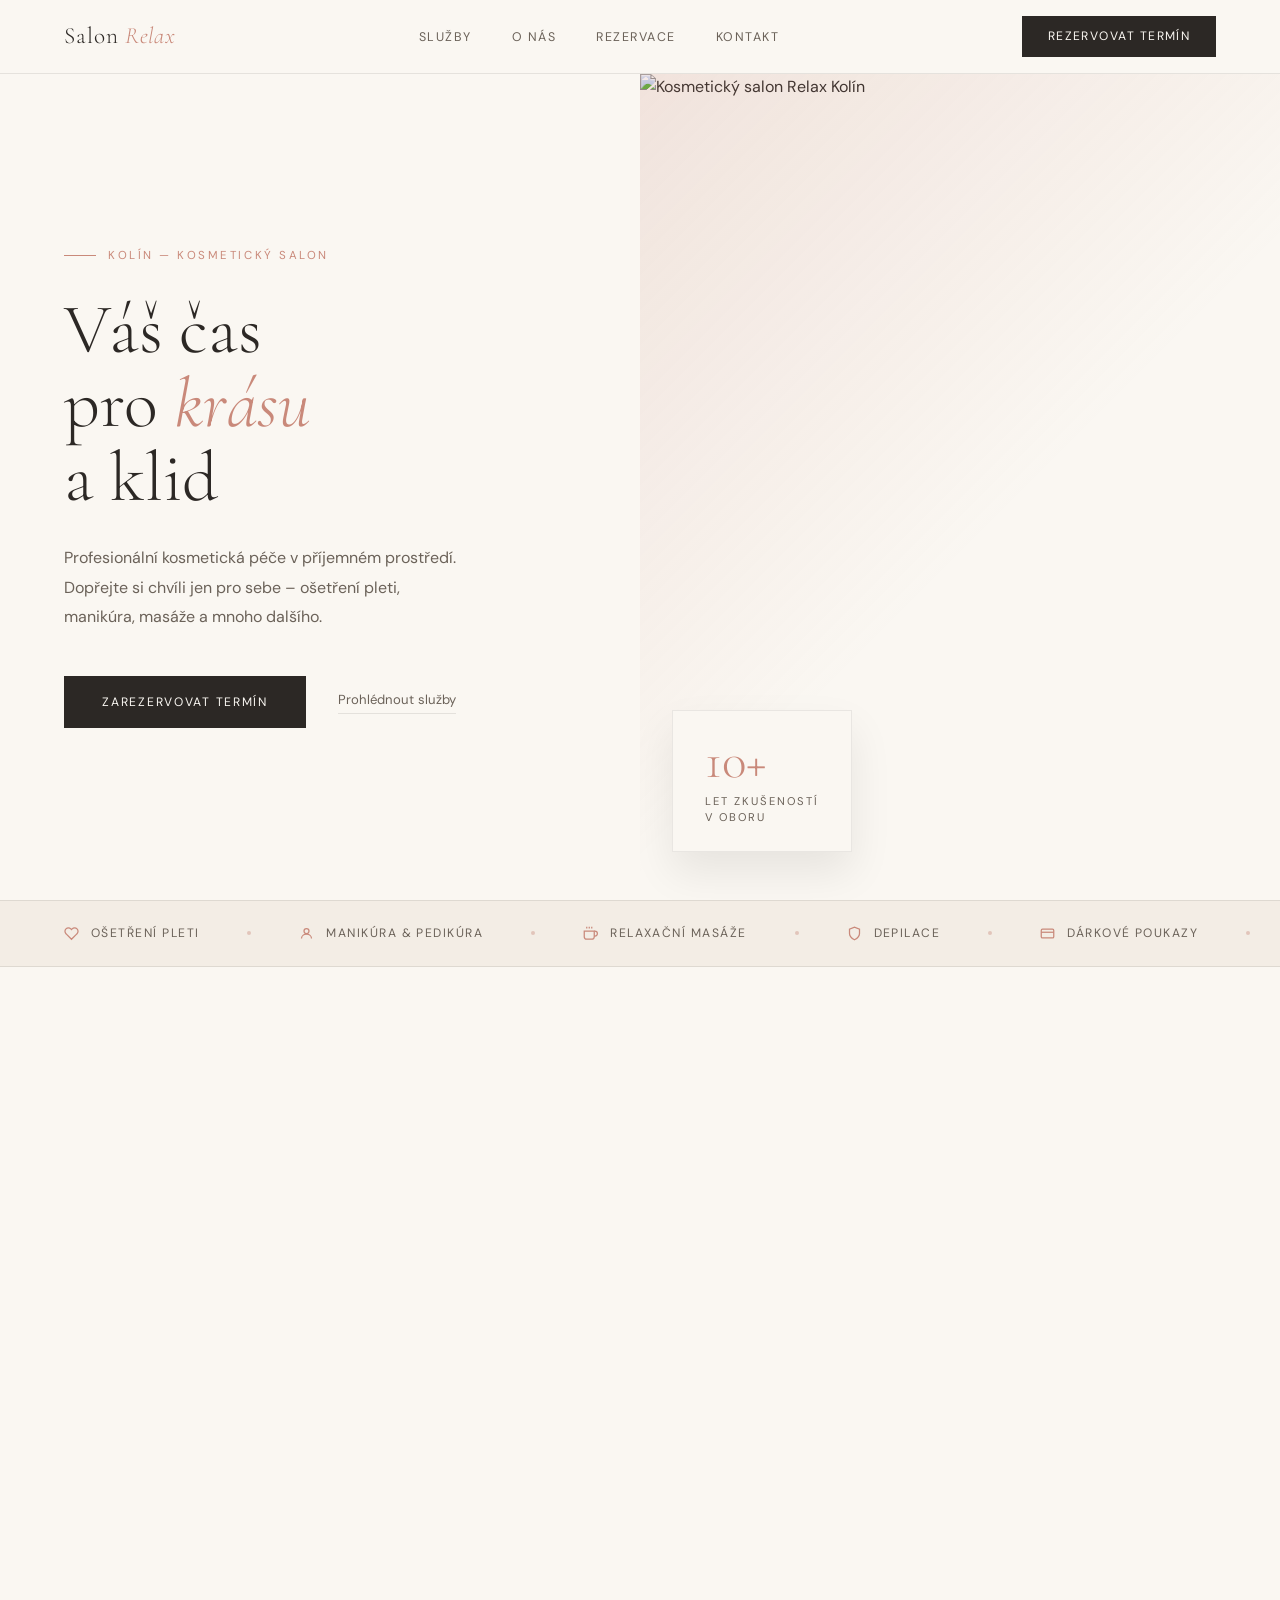
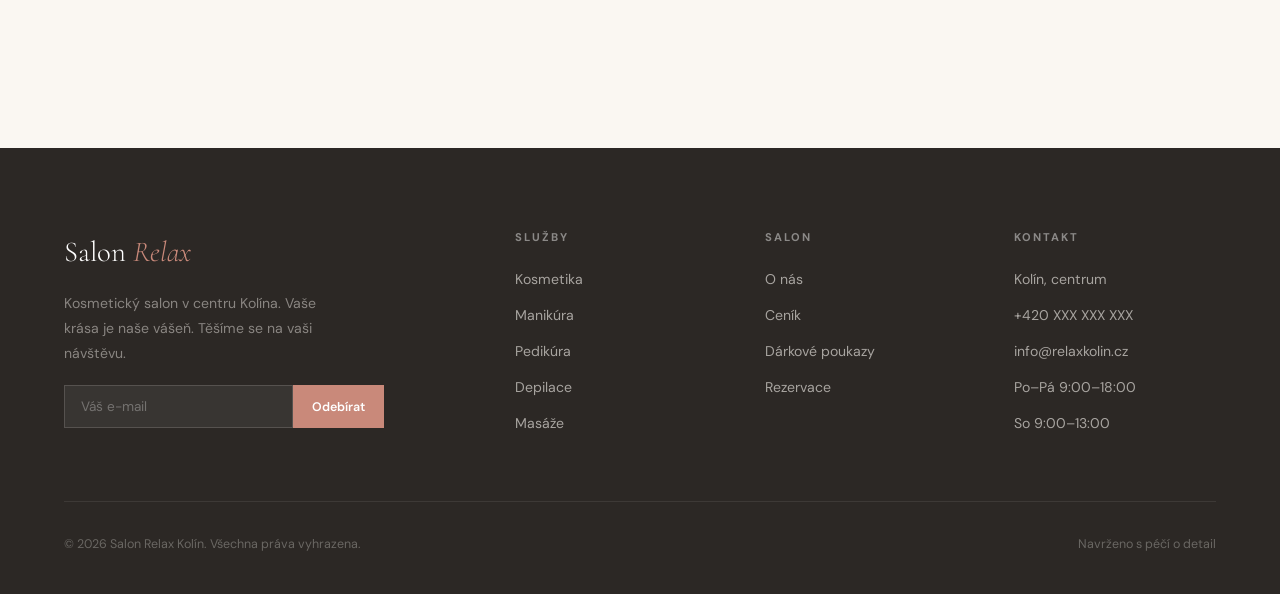
==== commit 55615850: "Remove gallery section Photos were loaded dynamically from Firestore (koruna-gym project), but the a" ====
--- a/index.html
+++ b/index.html
@@ -252,19 +252,6 @@
   </form>
 </section>
 
-<!-- GALLERY -->
-<section class="s-wrap r" id="galerie">
-  <div class="s-header">
-    <div>
-      <p class="s-tag">Fotogalerie</p>
-      <h2 class="s-title">Prostředí<br>našeho <em>salonu</em></h2>
-    </div>
-  </div>
-  <div class="dyn-gallery" id="dyn-gallery">
-    <div style="color:var(--warm-gray);font-size:.88rem;padding:1rem 0">Načítám galerii…</div>
-  </div>
-</section>
-
 <!-- AKTUALITY -->
 <section class="s-wrap r" style="background:var(--cream-dark)" id="aktuality">
   <div class="s-header">
--- a/css/style.css
+++ b/css/style.css
@@ -505,10 +505,6 @@
 .popup-title { font-family: var(--serif); font-size: 1.6rem; font-weight: 300; margin-bottom: .75rem; }
 .popup-body  { font-size: .88rem; color: var(--warm-gray); line-height: 1.75; margin-bottom: 1.5rem; }
 
-/* ─── GALLERY DYNAMIC ─── */
-.dyn-gallery { display: grid; grid-template-columns: repeat(auto-fill, minmax(200px,1fr)); gap: 6px; }
-.dyn-gallery img { width: 100%; aspect-ratio: 1; object-fit: cover; display: block; transition: transform .3s; }
-.dyn-gallery img:hover { transform: scale(1.04); }
 
 /* ─── NEWS CARDS ─── */
 .news-cards { display: grid; grid-template-columns: repeat(auto-fill,minmax(280px,1fr)); gap: 18px; margin-top: 2.5rem; }
